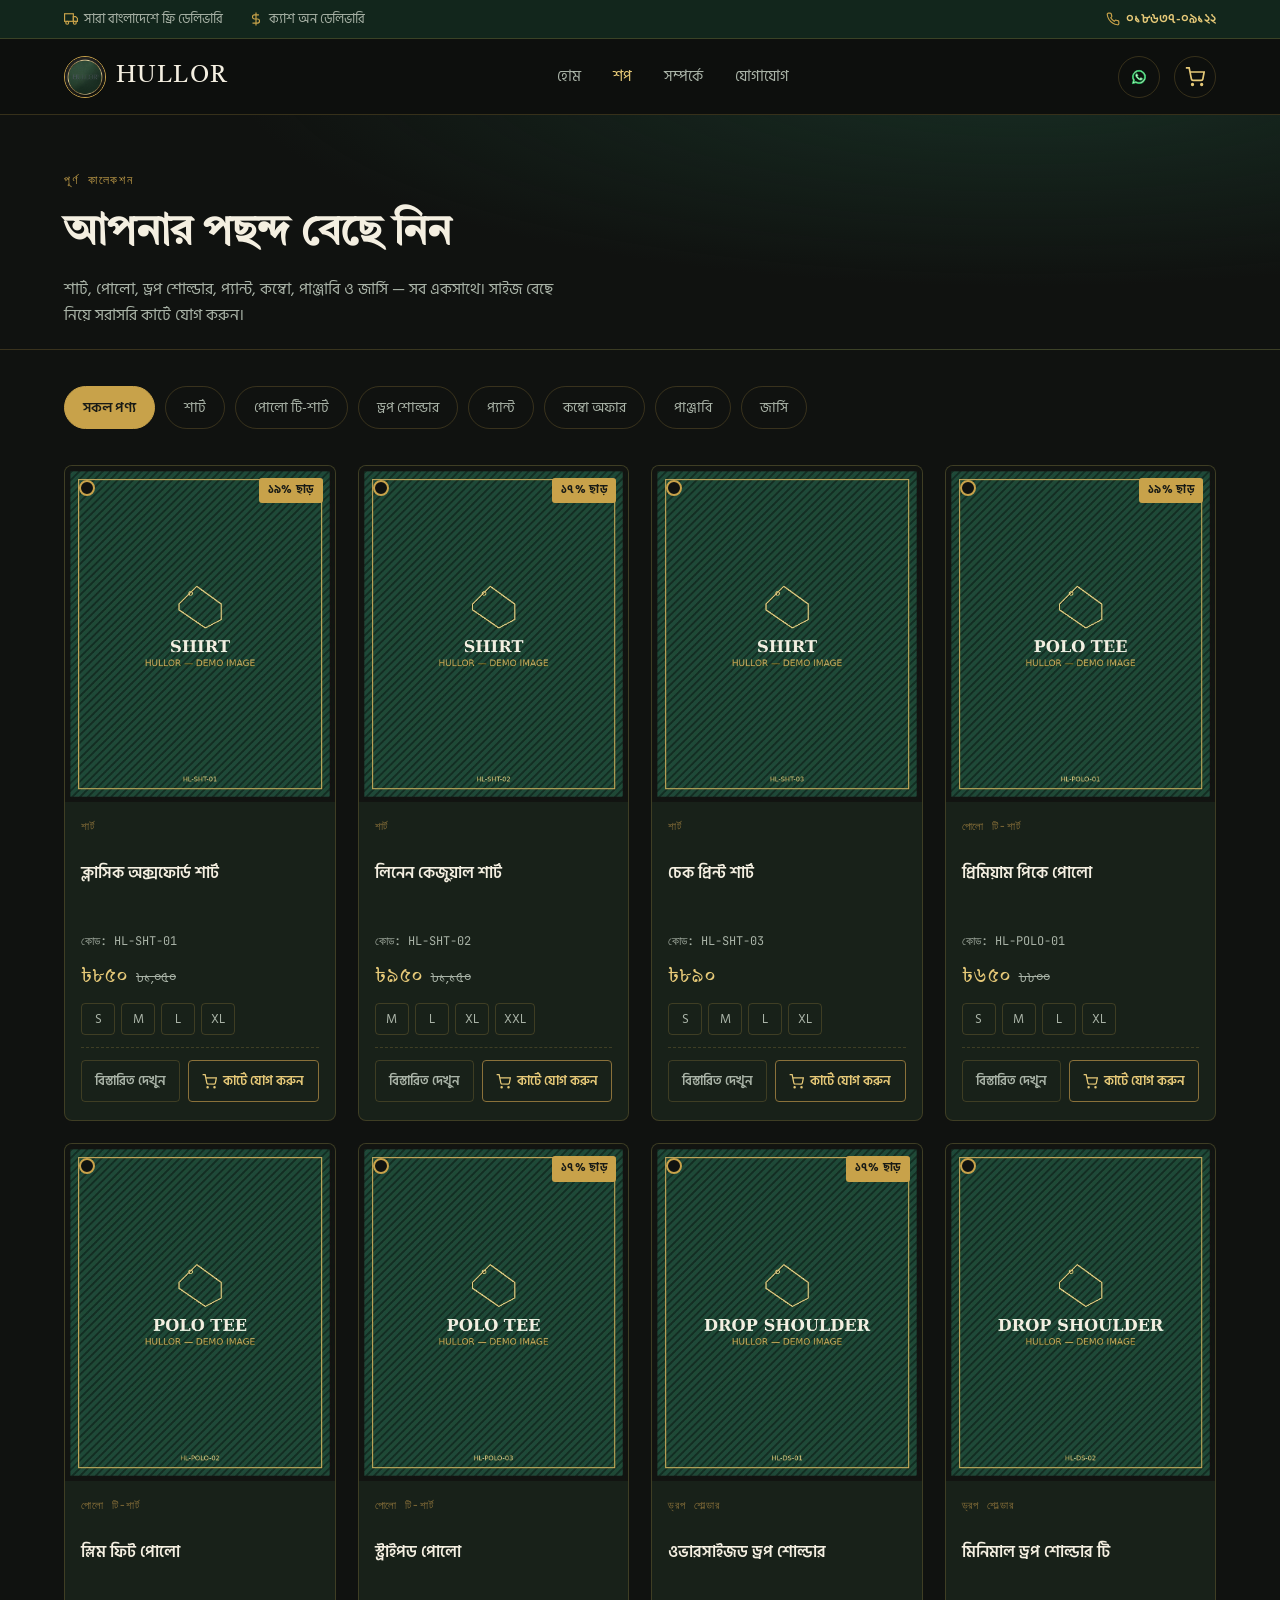
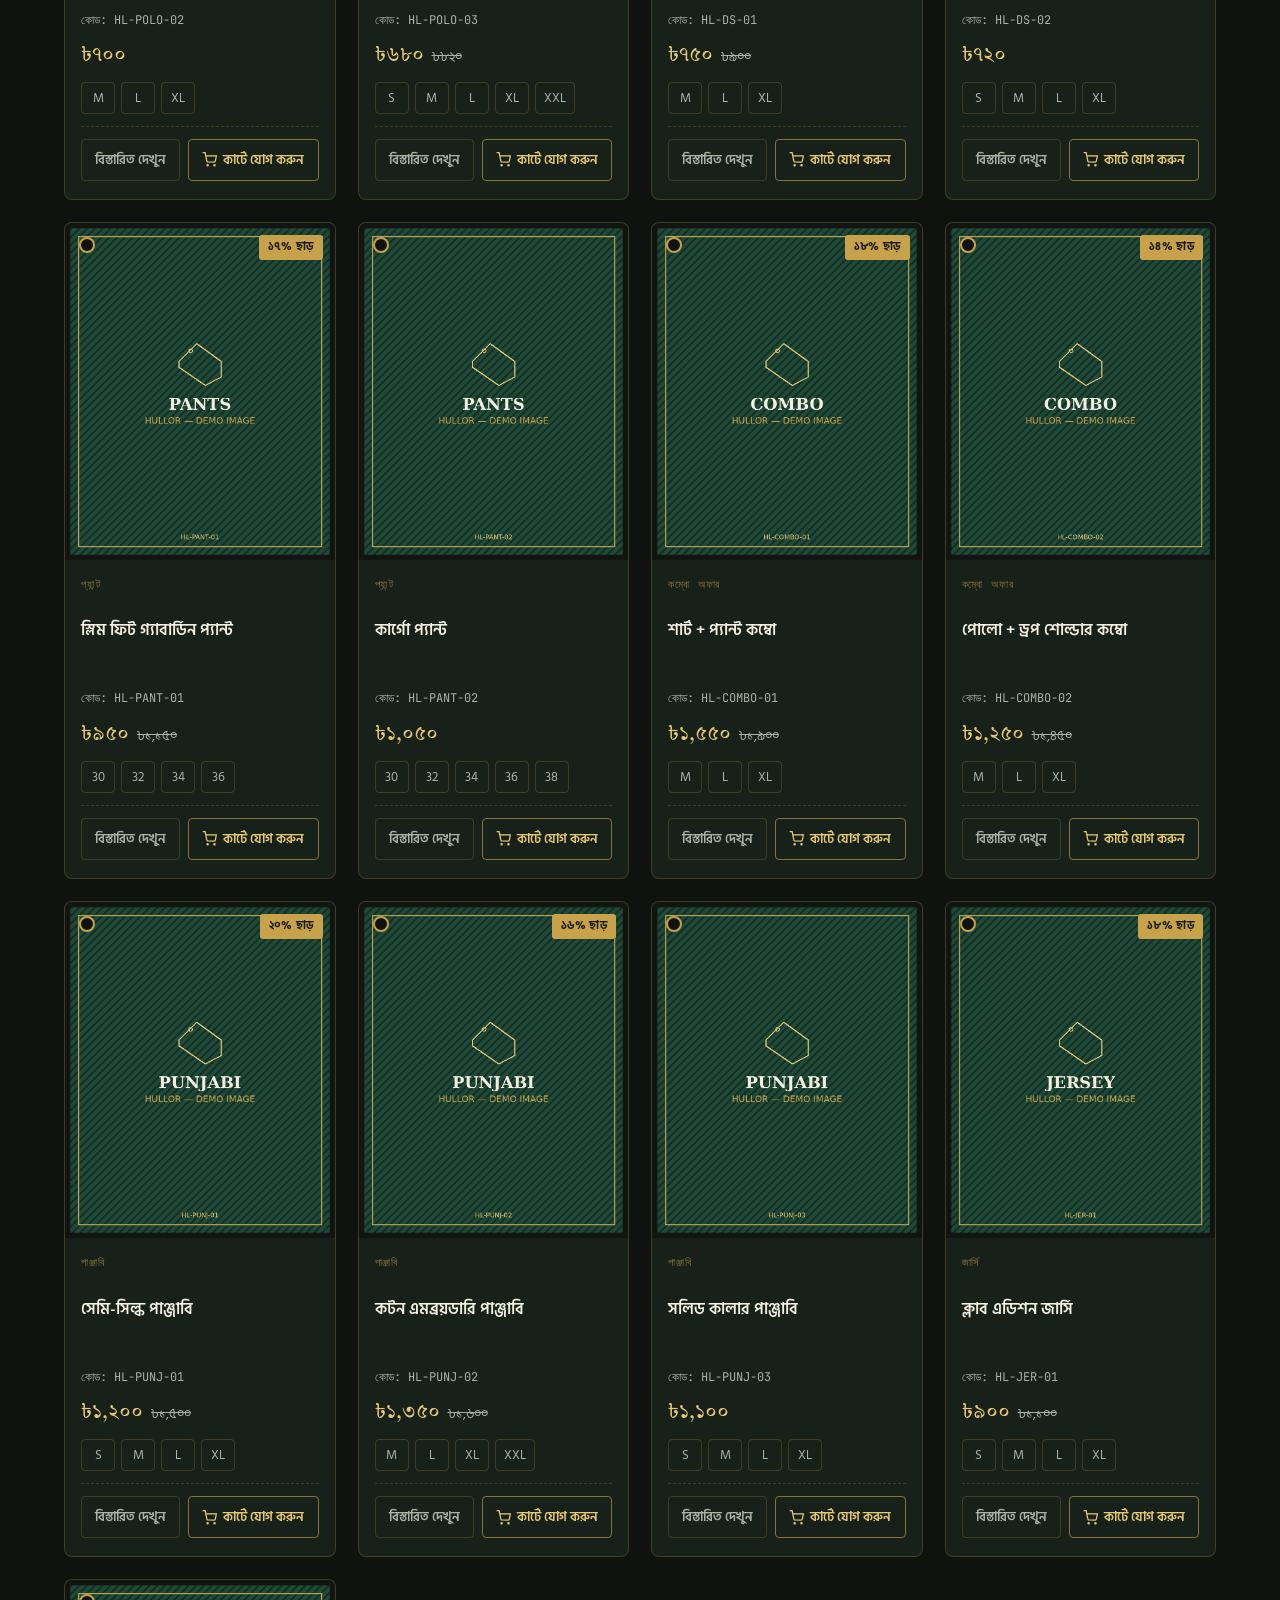
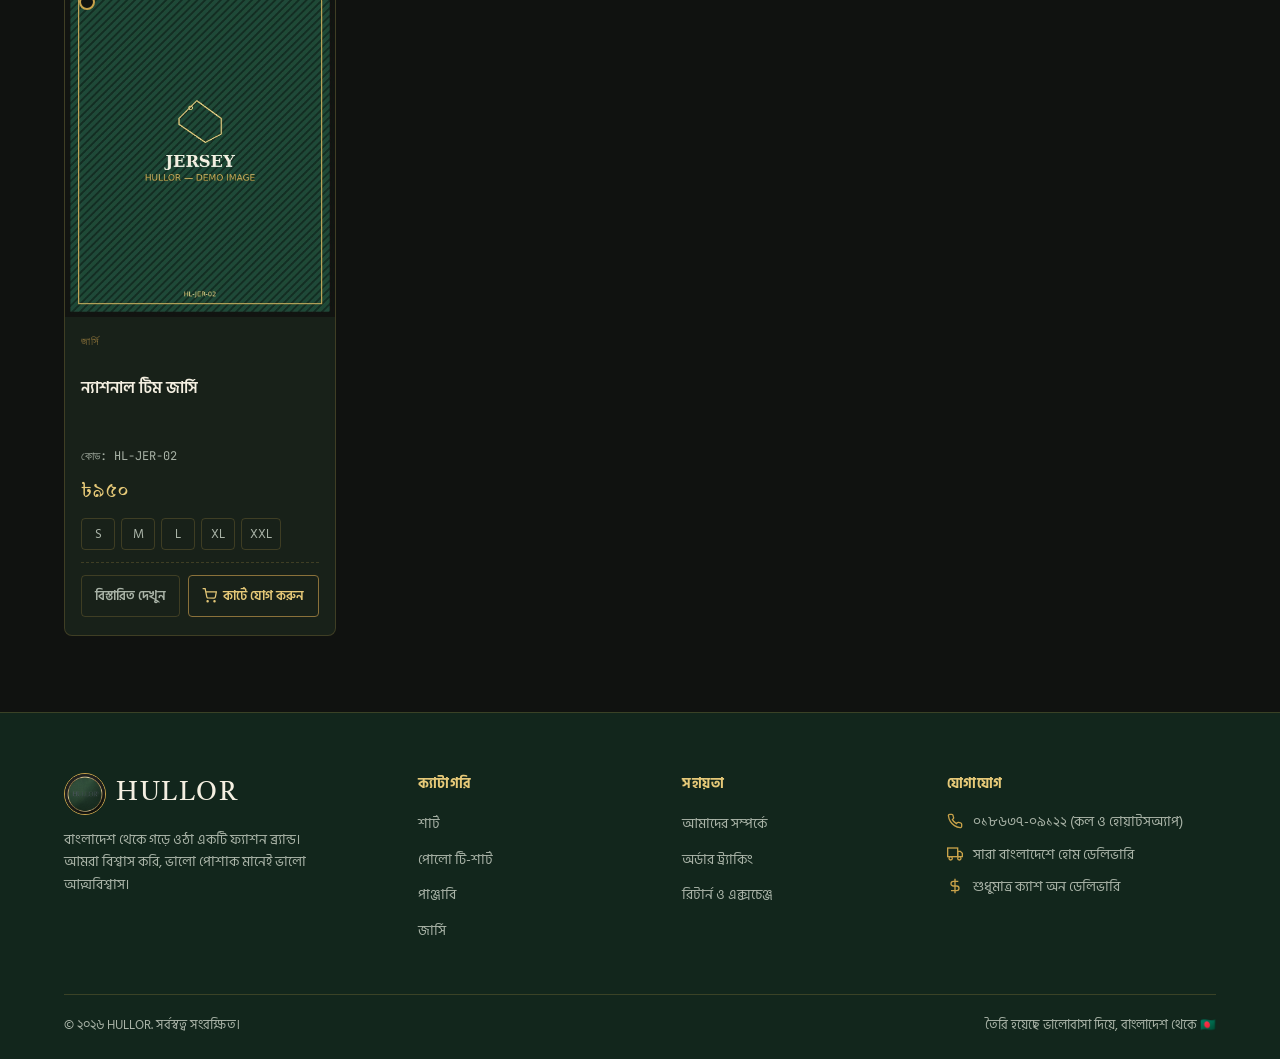
==== shop/index.html @ a462ae5c "Replace Hullor website" ====
<!DOCTYPE html>
<html lang="bn">
<head>
<meta charset="UTF-8">
<meta name="viewport" content="width=device-width, initial-scale=1.0">
<title>শপ | HULLOR — শার্ট, পোলো, পাঞ্জাবি, জার্সি ও আরও অনেক কিছু</title>
<meta name="description" content="HULLOR-এর সম্পূর্ণ কালেকশন — শার্ট, পোলো টি-শার্ট, ড্রপ শোল্ডার, প্যান্ট, কম্বো, পাঞ্জাবি ও জার্সি। সারা বাংলাদেশে ফ্রি ডেলিভারি, ক্যাশ অন ডেলিভারি।">
<link rel="icon" type="image/png" href="/images/favicon.png">
<link rel="preconnect" href="https://fonts.googleapis.com">
<link rel="preconnect" href="https://fonts.gstatic.com" crossorigin>
<link href="https://fonts.googleapis.com/css2?family=Tiro+Bangla&family=Hind+Siliguri:wght@400;500;600;700&family=JetBrains+Mono:wght@400;600&display=swap" rel="stylesheet">
<link rel="stylesheet" href="/css/style.css">
</head>
<body>

<!-- ============== TOP BAR ============== -->
<div class="topbar">
  <div class="container">
    <div class="topbar-scroll">
      <span class="topbar-item"><svg viewBox="0 0 24 24" fill="none" stroke="currentColor" stroke-width="2"><rect x="1" y="3" width="15" height="13"/><path d="M16 8h4l3 3v5h-7V8z"/><circle cx="5.5" cy="18.5" r="2.5"/><circle cx="18.5" cy="18.5" r="2.5"/></svg> সারা বাংলাদেশে ফ্রি ডেলিভারি</span>
      <span class="topbar-item hide-mobile"><svg viewBox="0 0 24 24" fill="none" stroke="currentColor" stroke-width="2"><path d="M12 1v22M17 5H9.5a3.5 3.5 0 0 0 0 7h5a3.5 3.5 0 0 1 0 7H6"/></svg> ক্যাশ অন ডেলিভারি</span>
    </div>
    <a href="tel:01863709122" class="topbar-item topbar-phone"><svg viewBox="0 0 24 24" fill="none" stroke="currentColor" stroke-width="2"><path d="M22 16.92v3a2 2 0 0 1-2.18 2 19.79 19.79 0 0 1-8.63-3.07 19.5 19.5 0 0 1-6-6 19.79 19.79 0 0 1-3.07-8.67A2 2 0 0 1 4.11 2h3a2 2 0 0 1 2 1.72c.127.96.361 1.903.7 2.81a2 2 0 0 1-.45 2.11L8.09 9.91a16 16 0 0 0 6 6l1.27-1.27a2 2 0 0 1 2.11-.45c.907.339 1.85.573 2.81.7A2 2 0 0 1 22 16.92z"/></svg> <span id="topbarPhone">০১৮৬৩৭-০৯১২২</span></a>
  </div>
</div>

<!-- ============== NAV ============== -->
<header class="nav">
  <div class="container">
    <a href="/" class="brand">
      <img src="/images/logo.jpg" alt="HULLOR লোগো">
      <span class="brand-word">HULLOR</span>
    </a>

    <nav class="nav-links" id="navLinks">
      <a href="/">হোম</a>
      <a href="/shop" class="active">শপ</a>
      <a href="/#about-us">সম্পর্কে</a>
      <a href="/#footer">যোগাযোগ</a>
    </nav>

    <div class="nav-actions">
      <a href="#" data-wa-order class="icon-btn whatsapp" aria-label="হোয়াটসঅ্যাপে অর্ডার করুন" title="হোয়াটসঅ্যাপে অর্ডার করুন" target="_blank" rel="noopener">
        <svg viewBox="0 0 24 24" fill="currentColor"><path d="M17.6 6.32A7.85 7.85 0 0 0 12.05 4a7.94 7.94 0 0 0-6.9 11.9L4 20l4.2-1.1a7.9 7.9 0 0 0 3.85 1h.02a7.94 7.94 0 0 0 5.53-13.58zm-5.55 12.2h-.01a6.6 6.6 0 0 1-3.36-.92l-.24-.14-2.5.66.67-2.44-.16-.25a6.6 6.6 0 0 1 10.24-8.2 6.55 6.55 0 0 1 1.94 4.67 6.62 6.62 0 0 1-6.58 6.62zm3.62-4.94c-.2-.1-1.17-.58-1.35-.64-.18-.07-.32-.1-.45.1-.13.2-.51.64-.63.77-.11.13-.23.14-.43.05-.2-.1-.85-.31-1.61-1-.6-.53-1-1.18-1.12-1.38-.11-.2-.01-.3.09-.4.1-.1.2-.23.3-.35.1-.11.13-.2.2-.33.07-.13.03-.25-.02-.35-.05-.1-.45-1.08-.61-1.48-.16-.39-.33-.33-.45-.34h-.38c-.13 0-.35.05-.53.25-.18.2-.7.68-.7 1.66 0 .98.72 1.93.82 2.06.1.13 1.4 2.14 3.4 3 .48.2.85.33 1.14.42.48.15.91.13 1.26.08.38-.06 1.17-.48 1.34-.94.16-.46.16-.86.11-.94-.05-.08-.18-.13-.38-.23z"/></svg>
      </a>
      <button class="icon-btn" id="cartIconBtn" aria-label="কার্ট দেখুন">
        <svg viewBox="0 0 24 24" fill="none" stroke="currentColor" stroke-width="2"><circle cx="9" cy="21" r="1"/><circle cx="20" cy="21" r="1"/><path d="M1 1h4l2.68 13.39a2 2 0 0 0 2 1.61h9.72a2 2 0 0 0 2-1.61L23 6H6"/></svg>
        <span class="cart-count" id="cartCount">০</span>
      </button>
      <button class="menu-toggle" id="menuToggle" aria-label="মেনু খুলুন">
        <svg viewBox="0 0 24 24" fill="none" stroke="currentColor" stroke-width="2"><line x1="3" y1="6" x2="21" y2="6"/><line x1="3" y1="12" x2="21" y2="12"/><line x1="3" y1="18" x2="21" y2="18"/></svg>
      </button>
    </div>
  </div>
</header>

<main id="top">

  <!-- ============== SHOP BANNER ============== -->
  <section class="shop-banner">
    <div class="container">
      <span class="eyebrow">পূর্ণ কালেকশন</span>
      <h1>আপনার পছন্দ বেছে নিন</h1>
      <p>শার্ট, পোলো, ড্রপ শোল্ডার, প্যান্ট, কম্বো, পাঞ্জাবি ও জার্সি — সব একসাথে। সাইজ বেছে নিয়ে সরাসরি কার্টে যোগ করুন।</p>
    </div>
  </section>

  <!-- ============== SHOP GRID ============== -->
  <section class="section" style="padding-top:36px;">
    <div class="container">
      <div class="cat-tabs" id="catTabs"></div>
      <div class="product-grid" id="productGrid"></div>
    </div>
  </section>

</main>

<!-- ============== FOOTER ============== -->
<footer class="footer" id="footer">
  <div class="container">
    <div class="footer-grid">
      <div class="footer-brand">
        <a href="/" class="brand"><img src="/images/logo.jpg" alt="HULLOR"><span class="brand-word">HULLOR</span></a>
        <p>বাংলাদেশ থেকে গড়ে ওঠা একটি ফ্যাশন ব্র্যান্ড। আমরা বিশ্বাস করি, ভালো পোশাক মানেই ভালো আত্মবিশ্বাস।</p>
      </div>
      <div>
        <h4>ক্যাটাগরি</h4>
        <ul>
          <li><a href="/shop">শার্ট</a></li>
          <li><a href="/shop">পোলো টি-শার্ট</a></li>
          <li><a href="/shop">পাঞ্জাবি</a></li>
          <li><a href="/shop">জার্সি</a></li>
        </ul>
      </div>
      <div>
        <h4>সহায়তা</h4>
        <ul>
          <li><a href="/#about-us">আমাদের সম্পর্কে</a></li>
          <li><a href="#" data-wa-order target="_blank" rel="noopener">অর্ডার ট্র্যাকিং</a></li>
          <li><a href="#" data-wa-order target="_blank" rel="noopener">রিটার্ন ও এক্সচেঞ্জ</a></li>
        </ul>
      </div>
      <div>
        <h4>যোগাযোগ</h4>
        <ul class="footer-contact">
          <li><svg viewBox="0 0 24 24" fill="none" stroke="currentColor" stroke-width="2"><path d="M22 16.92v3a2 2 0 0 1-2.18 2 19.79 19.79 0 0 1-8.63-3.07 19.5 19.5 0 0 1-6-6 19.79 19.79 0 0 1-3.07-8.67A2 2 0 0 1 4.11 2h3a2 2 0 0 1 2 1.72c.127.96.361 1.903.7 2.81a2 2 0 0 1-.45 2.11L8.09 9.91a16 16 0 0 0 6 6l1.27-1.27a2 2 0 0 1 2.11-.45c.907.339 1.85.573 2.81.7A2 2 0 0 1 22 16.92z"/></svg> <a href="#" data-wa-order target="_blank" rel="noopener">০১৮৬৩৭-০৯১২২ (কল ও হোয়াটসঅ্যাপ)</a></li>
          <li><svg viewBox="0 0 24 24" fill="none" stroke="currentColor" stroke-width="2"><rect x="1" y="3" width="15" height="13"/><path d="M16 8h4l3 3v5h-7V8z"/><circle cx="5.5" cy="18.5" r="2.5"/><circle cx="18.5" cy="18.5" r="2.5"/></svg> সারা বাংলাদেশে হোম ডেলিভারি</li>
          <li><svg viewBox="0 0 24 24" fill="none" stroke="currentColor" stroke-width="2"><path d="M12 1v22M17 5H9.5a3.5 3.5 0 0 0 0 7h5a3.5 3.5 0 0 1 0 7H6"/></svg> শুধুমাত্র ক্যাশ অন ডেলিভারি</li>
        </ul>
      </div>
    </div>
    <div class="footer-bottom">
      <span>© <span id="year"></span> HULLOR. সর্বস্বত্ব সংরক্ষিত।</span>
      <span>তৈরি হয়েছে ভালোবাসা দিয়ে, বাংলাদেশ থেকে 🇧🇩</span>
    </div>
  </div>
</footer>

<!-- ============== OVERLAY ============== -->
<div class="overlay" id="overlay"></div>

<!-- ============== CART DRAWER ============== -->
<aside class="drawer" id="cartDrawer" aria-label="শপিং কার্ট">
  <div class="drawer-head">
    <h3>আপনার কার্ট</h3>
    <button class="drawer-close" id="drawerCloseBtn" aria-label="বন্ধ করুন">
      <svg viewBox="0 0 24 24" fill="none" stroke="currentColor" stroke-width="2"><line x1="18" y1="6" x2="6" y2="18"/><line x1="6" y1="6" x2="18" y2="18"/></svg>
    </button>
  </div>
  <div class="drawer-body" id="drawerBody"></div>
  <div class="drawer-foot" id="drawerFoot"></div>
</aside>

<!-- ============== CHECKOUT MODAL ============== -->
<div class="modal" id="checkoutModal" aria-label="চেকআউট">
  <div class="modal-card">
    <button class="modal-close" id="modalCloseBtn" aria-label="বন্ধ করুন">
      <svg viewBox="0 0 24 24" fill="none" stroke="currentColor" stroke-width="2"><line x1="18" y1="6" x2="6" y2="18"/><line x1="6" y1="6" x2="18" y2="18"/></svg>
    </button>

    <div id="checkoutFormView">
      <h3>ডেলিভারি তথ্য দিন</h3>
      <p class="hint">অর্ডার কনফার্ম করতে নিচের তথ্যগুলো পূরণ করুন।</p>

      <div class="order-summary-box" id="orderSummaryBox"></div>

      <div class="payment-note">
        <svg viewBox="0 0 24 24" fill="none" stroke="currentColor" stroke-width="2"><path d="M12 1v22M17 5H9.5a3.5 3.5 0 0 0 0 7h5a3.5 3.5 0 0 1 0 7H6"/></svg>
        <span>পেমেন্ট পদ্ধতি: <strong>ক্যাশ অন ডেলিভারি</strong> — পণ্য হাতে পেয়ে টাকা পরিশোধ করুন। ডেলিভারি চার্জ সম্পূর্ণ ফ্রি।</span>
      </div>

      <form id="checkoutForm" novalidate>
        <div class="form-grid">
          <div class="form-field full">
            <label for="custName">পূর্ণ নাম *</label>
            <input type="text" id="custName" placeholder="যেমন: রাকিব হাসান">
            <span class="field-error" id="errName"></span>
          </div>
          <div class="form-field full">
            <label for="custPhone">মোবাইল নম্বর *</label>
            <input type="tel" id="custPhone" placeholder="01XXXXXXXXX">
            <span class="field-error" id="errPhone"></span>
          </div>
          <div class="form-field">
            <label for="custDistrict">জেলা *</label>
            <input type="text" id="custDistrict" placeholder="যেমন: ঢাকা">
            <span class="field-error" id="errDistrict"></span>
          </div>
          <div class="form-field">
            <label for="custThana">থানা / উপজেলা</label>
            <input type="text" id="custThana" placeholder="যেমন: মিরপুর">
          </div>
          <div class="form-field full">
            <label for="custAddress">সম্পূর্ণ ঠিকানা *</label>
            <textarea id="custAddress" placeholder="বাসা/হোল্ডিং নম্বর, রোড, এলাকার নাম"></textarea>
            <span class="field-error" id="errAddress"></span>
          </div>
          <div class="form-field full">
            <label for="custNote">অর্ডার নোট (ঐচ্ছিক)</label>
            <textarea id="custNote" placeholder="বিশেষ কোনো নির্দেশনা থাকলে লিখুন"></textarea>
          </div>
        </div>
        <button type="submit" class="btn btn-gold btn-full" id="submitOrderBtn">অর্ডার কনফার্ম করুন</button>
      </form>
    </div>

    <div class="success-view" id="successView" style="display:none;">
      <div class="check-circle">
        <svg viewBox="0 0 24 24" fill="none" stroke="currentColor" stroke-width="2"><path d="M20 6 9 17l-5-5"/></svg>
      </div>
      <h3>অর্ডারের জন্য ধন্যবাদ!</h3>
      <p>আপনার অর্ডারটি সফলভাবে গৃহীত হয়েছে। শীঘ্রই আমাদের প্রতিনিধি যোগাযোগ করে অর্ডার নিশ্চিত করবেন।</p>
      <span class="order-id" id="successOrderId"></span>
      <a href="#" id="successWhatsappBtn" class="btn btn-whatsapp btn-full" target="_blank" rel="noopener" style="margin-bottom:12px;">
        <svg width="17" height="17" viewBox="0 0 24 24" fill="currentColor"><path d="M17.6 6.32A7.85 7.85 0 0 0 12.05 4a7.94 7.94 0 0 0-6.9 11.9L4 20l4.2-1.1a7.9 7.9 0 0 0 3.85 1h.02a7.94 7.94 0 0 0 5.53-13.58zm-5.55 12.2h-.01a6.6 6.6 0 0 1-3.36-.92l-.24-.14-2.5.66.67-2.44-.16-.25a6.6 6.6 0 0 1 10.24-8.2 6.55 6.55 0 0 1 1.94 4.67 6.62 6.62 0 0 1-6.58 6.62zm3.62-4.94c-.2-.1-1.17-.58-1.35-.64-.18-.07-.32-.1-.45.1-.13.2-.51.64-.63.77-.11.13-.23.14-.43.05-.2-.1-.85-.31-1.61-1-.6-.53-1-1.18-1.12-1.38-.11-.2-.01-.3.09-.4.1-.1.2-.23.3-.35.1-.11.13-.2.2-.33.07-.13.03-.25-.02-.35-.05-.1-.45-1.08-.61-1.48-.16-.39-.33-.33-.45-.34h-.38c-.13 0-.35.05-.53.25-.18.2-.7.68-.7 1.66 0 .98.72 1.93.82 2.06.1.13 1.4 2.14 3.4 3 .48.2.85.33 1.14.42.48.15.91.13 1.26.08.38-.06 1.17-.48 1.34-.94.16-.46.16-.86.11-.94-.05-.08-.18-.13-.38-.23z"/></svg>
        হোয়াটসঅ্যাপে অর্ডার কনফার্ম করুন
      </a>
      <button class="btn btn-outline btn-full" id="successCloseBtn">শপিং চালিয়ে যান</button>
    </div>
  </div>
</div>

<!-- ============== PRODUCT DETAILS MODAL ============== -->
<div class="modal" id="productModal" aria-label="প্রোডাক্ট বিস্তারিত">
  <div class="pm-card">
    <button class="modal-close" id="pmCloseBtn" aria-label="বন্ধ করুন">
      <svg viewBox="0 0 24 24" fill="none" stroke="currentColor" stroke-width="2"><line x1="18" y1="6" x2="6" y2="18"/><line x1="6" y1="6" x2="18" y2="18"/></svg>
    </button>

    <div class="pm-media">
      <span class="punch"></span>
      <img id="pmImage" src="" alt="">
      <span id="pmBadge" class="p-badge" style="display:none;"></span>
    </div>

    <div class="pm-info">
      <span class="eyebrow" id="pmCat"></span>
      <h3 id="pmName"></h3>
      <span id="pmCode"></span>

      <div class="pm-price-row">
        <span id="pmPrice"></span>
        <span id="pmOldPrice"></span>
      </div>

      <p id="pmDesc"></p>

      <div class="pm-specs" id="pmSpecs"></div>

      <span class="pm-size-label">সাইজ বেছে নিন</span>
      <div id="pmSizes"></div>

      <div class="pm-actions">
        <button class="btn btn-gold btn-full" id="pmAddCartBtn">কার্টে যোগ করুন</button>
      </div>
    </div>
  </div>
</div>

<!-- ============== TOAST ============== -->
<div class="toast-wrap" id="toastWrap"></div>

<script src="/js/products.js"></script>
<script src="/js/main.js"></script>
</body>
</html>
---- css/style.css ----
/* =========================================================
   HULLOR — ডিজাইন টোকেন
   ========================================================= */
:root {
  --bg: #101210;
  --bg-soft: #171a16;
  --panel: #182119;
  --panel-2: #1c261e;
  --green: #1f4a37;
  --green-deep: #12261c;
  --green-light: #2e6b4d;
  --gold: #c8a24a;
  --gold-light: #e6c978;
  --gold-dim: #8a713a;
  --cream: #f4efe1;
  --muted: #a9b3a7;
  --line: rgba(200, 162, 74, 0.22);
  --danger: #c9634a;

  --font-display: "Tiro Bangla", "Noto Serif Bengali", serif;
  --font-body: "Hind Siliguri", "Noto Sans Bengali", sans-serif;
  --font-mono: "JetBrains Mono", "Courier New", monospace;

  --radius: 2px;
  --container: 1200px;
  --nav-h: 76px;
}

* { box-sizing: border-box; }
html { scroll-behavior: smooth; }

body {
  margin: 0;
  background: var(--bg);
  color: var(--cream);
  font-family: var(--font-body);
  font-size: 16px;
  line-height: 1.6;
  -webkit-font-smoothing: antialiased;
}

img { max-width: 100%; display: block; }
a { color: inherit; text-decoration: none; }
button { font-family: inherit; cursor: pointer; }
ul { list-style: none; margin: 0; padding: 0; }

.container {
  max-width: var(--container);
  margin: 0 auto;
  padding: 0 24px;
}

:focus-visible {
  outline: 2px solid var(--gold-light);
  outline-offset: 3px;
}

@media (prefers-reduced-motion: reduce) {
  * { animation-duration: 0.001ms !important; transition-duration: 0.001ms !important; }
}

.eyebrow {
  font-family: var(--font-mono);
  font-size: 12px;
  letter-spacing: 0.14em;
  text-transform: uppercase;
  color: var(--gold);
}

/* =========================================================
   TOP UTILITY BAR
   ========================================================= */
.topbar {
  background: var(--green-deep);
  border-bottom: 1px solid var(--line);
  font-size: 13px;
}
.topbar .container {
  display: flex;
  align-items: center;
  justify-content: space-between;
  height: 38px;
  gap: 12px;
  color: var(--muted);
}
.topbar-item { display: flex; align-items: center; gap: 6px; white-space: nowrap; }
.topbar-item svg { width: 14px; height: 14px; stroke: var(--gold); flex-shrink: 0; }
.topbar a.topbar-phone { color: var(--gold-light); font-weight: 600; }
.topbar-scroll { display: flex; gap: 26px; overflow-x: auto; scrollbar-width: none; }
.topbar-scroll::-webkit-scrollbar { display: none; }

/* =========================================================
   NAV
   ========================================================= */
.nav {
  position: sticky;
  top: 0;
  z-index: 60;
  background: rgba(14, 16, 14, 0.98);
  border-bottom: 1px solid var(--line);
  height: var(--nav-h);
}
/* নোট: এখানে ইচ্ছাকৃতভাবে backdrop-filter ব্যবহার করা হয়নি —
   backdrop-filter/filter/transform কোনো ancestor-এ থাকলে সেটি তার
   position:fixed চাইল্ড (যেমন মোবাইল মেনু .nav-links)-এর জন্য নতুন
   containing block তৈরি করে, ফলে মোবাইলে মেনু ভুল জায়গায় (হেডারের
   উপরে আটকে) দেখায়। তাই সলিড ব্যাকগ্রাউন্ড ব্যবহার করা হয়েছে। */
.nav .container {
  height: 100%;
  display: flex;
  align-items: center;
  justify-content: space-between;
  gap: 20px;
}
.brand { display: flex; align-items: center; gap: 10px; }
.brand img { width: 42px; height: 42px; border-radius: 50%; border: 1.5px solid var(--gold); }
.brand-word {
  font-family: var(--font-display);
  font-size: 24px;
  letter-spacing: 0.06em;
  color: var(--cream);
}
.nav-links { display: flex; align-items: center; gap: 28px; }
.nav-links a {
  font-size: 15px;
  color: var(--muted);
  position: relative;
  padding: 4px 2px;
  transition: color 0.2s;
}
.nav-links a:hover, .nav-links a.active { color: var(--gold-light); }
.nav-links a::after {
  content: "";
  position: absolute;
  left: 0; right: 0; bottom: -4px;
  height: 1px;
  background: var(--gold);
  transform: scaleX(0);
  transform-origin: left;
  transition: transform 0.25s ease;
}
.nav-links a:hover::after { transform: scaleX(1); }

.nav-actions { display: flex; align-items: center; gap: 14px; }
.icon-btn {
  position: relative;
  width: 42px; height: 42px;
  display: flex; align-items: center; justify-content: center;
  border: 1px solid var(--line);
  border-radius: 50%;
  background: transparent;
  color: var(--cream);
  transition: border-color 0.2s, background 0.2s;
}
.icon-btn:hover { border-color: var(--gold); background: var(--panel); }
.icon-btn svg { width: 20px; height: 20px; stroke: var(--gold-light); }
.cart-count {
  position: absolute;
  top: -4px; right: -4px;
  background: var(--gold);
  color: var(--bg);
  font-size: 11px;
  font-weight: 700;
  width: 18px; height: 18px;
  border-radius: 50%;
  display: flex; align-items: center; justify-content: center;
}
.menu-toggle { display: none; }

/* =========================================================
   HERO
   ========================================================= */
.hero {
  position: relative;
  padding: 96px 0 72px;
  overflow: hidden;
  background:
    radial-gradient(ellipse at 80% -10%, rgba(31, 74, 55, 0.55), transparent 55%),
    radial-gradient(ellipse at 10% 110%, rgba(200, 162, 74, 0.10), transparent 45%),
    var(--bg);
}
.hero::before {
  content: "";
  position: absolute;
  inset: 0;
  background-image:
    linear-gradient(var(--line) 1px, transparent 1px),
    linear-gradient(90deg, var(--line) 1px, transparent 1px);
  background-size: 64px 64px;
  opacity: 0.25;
  mask-image: radial-gradient(ellipse at 70% 20%, black, transparent 60%);
  pointer-events: none;
}
.hero .container {
  position: relative;
  display: grid;
  grid-template-columns: 1.1fr 0.9fr;
  gap: 40px;
  align-items: center;
}
.hero-eyebrow {
  display: inline-flex;
  align-items: center;
  gap: 8px;
  margin-bottom: 20px;
}
.hero-eyebrow::before {
  content: "";
  width: 26px; height: 1px;
  background: var(--gold);
}
.hero h1 {
  font-family: var(--font-display);
  font-size: clamp(38px, 5.2vw, 66px);
  line-height: 1.12;
  margin: 0 0 22px;
  color: var(--cream);
}
.hero h1 span { color: var(--gold-light); }
.hero p.lead {
  font-size: 17px;
  color: var(--muted);
  max-width: 46ch;
  margin: 0 0 32px;
}
.hero-ctas { display: flex; gap: 14px; flex-wrap: wrap; margin-bottom: 40px; }

.btn {
  display: inline-flex;
  align-items: center;
  justify-content: center;
  gap: 8px;
  padding: 14px 28px;
  border-radius: var(--radius);
  font-size: 15px;
  font-weight: 600;
  border: 1px solid transparent;
  transition: transform 0.15s ease, background 0.2s, border-color 0.2s, color 0.2s;
}
.btn:active { transform: translateY(1px); }
.btn-gold { background: var(--gold); color: #191b16; }
.btn-gold:hover { background: var(--gold-light); }
.btn-outline { border-color: var(--gold-dim); color: var(--cream); }
.btn-outline:hover { border-color: var(--gold); color: var(--gold-light); }
.btn-full { width: 100%; }
.btn-block { display: flex; width: 100%; }
.btn[disabled] { opacity: 0.5; pointer-events: none; }

.hero-stats { display: flex; gap: 30px; }
.hero-stats div { border-left: 1px solid var(--line); padding-left: 14px; }
.hero-stats b { display: block; font-family: var(--font-display); font-size: 26px; color: var(--gold-light); }
.hero-stats span { font-size: 13px; color: var(--muted); }

.hero-tag-visual {
  position: relative;
  aspect-ratio: 4 / 5;
  background: var(--panel);
  border: 1px solid var(--line);
  border-radius: 10px;
  overflow: hidden;
}
.hero-tag-visual .corner-hole {
  position: absolute;
  top: 22px; left: 22px;
  width: 22px; height: 22px;
  border-radius: 50%;
  border: 2px solid var(--gold);
  background: var(--bg);
  z-index: 3;
}

/* Hero image slider (3 slides) */
.hero-slider { position: relative; width: 100%; height: 100%; }
.hero-slide-track {
  display: flex;
  width: 100%;
  height: 100%;
  transition: transform 0.6s cubic-bezier(0.65, 0, 0.35, 1);
}
.hero-slide { min-width: 100%; height: 100%; }
.hero-slide img { width: 100%; height: 100%; object-fit: cover; }

.hero-slide-dots {
  position: absolute;
  top: 18px; right: 18px;
  display: flex;
  gap: 7px;
  z-index: 3;
}
.hero-dot {
  width: 8px; height: 8px;
  border-radius: 50%;
  background: rgba(244, 239, 225, 0.35);
  border: none;
  padding: 0;
  transition: background 0.2s, transform 0.2s;
}
.hero-dot.active { background: var(--gold); transform: scale(1.3); }

.hero-code-strip {
  position: absolute;
  bottom: 18px; left: 18px; right: 18px;
  background: rgba(16, 18, 16, 0.82);
  border: 1px solid var(--gold-dim);
  border-radius: 4px;
  padding: 12px 16px;
  font-family: var(--font-display);
  font-size: 16px;
  letter-spacing: 0.02em;
  color: var(--gold-light);
  backdrop-filter: blur(4px);
  z-index: 3;
}

/* =========================================================
   TRUST STRIP
   ========================================================= */
.trust-strip {
  border-top: 1px solid var(--line);
  border-bottom: 1px solid var(--line);
  background: var(--panel);
}
.trust-strip .container {
  display: grid;
  grid-template-columns: repeat(4, 1fr);
}
.trust-item {
  display: flex;
  align-items: center;
  gap: 12px;
  padding: 20px 18px;
  border-left: 1px solid var(--line);
}
.trust-item:first-child { border-left: none; }
.trust-item svg { width: 26px; height: 26px; stroke: var(--gold); flex-shrink: 0; }
.trust-item b { display: block; font-size: 14px; color: var(--cream); }
.trust-item span { font-size: 12.5px; color: var(--muted); }

/* =========================================================
   SECTION HEADERS
   ========================================================= */
.section { padding: 76px 0; }
.section-head {
  display: flex;
  align-items: flex-end;
  justify-content: space-between;
  gap: 20px;
  margin-bottom: 34px;
  flex-wrap: wrap;
}
.section-head h2 {
  font-family: var(--font-display);
  font-size: clamp(28px, 3.4vw, 38px);
  margin: 8px 0 0;
  color: var(--cream);
}
.section-head p { color: var(--muted); margin: 8px 0 0; max-width: 50ch; }

/* =========================================================
   CATEGORY TABS
   ========================================================= */
.cat-tabs {
  display: flex;
  gap: 10px;
  flex-wrap: wrap;
  margin-bottom: 36px;
}
.cat-tab {
  padding: 9px 18px;
  border: 1px solid var(--line);
  border-radius: 999px;
  background: transparent;
  color: var(--muted);
  font-size: 14px;
  transition: all 0.2s;
}
.cat-tab:hover { border-color: var(--gold); color: var(--cream); }
.cat-tab.active { background: var(--gold); border-color: var(--gold); color: #191b16; font-weight: 600; }

/* =========================================================
   PRODUCT GRID — "hang tag" card
   ========================================================= */
.product-grid {
  display: grid;
  grid-template-columns: repeat(4, 1fr);
  gap: 22px;
}
.p-card {
  position: relative;
  background: var(--panel);
  border: 1px solid var(--line);
  border-radius: 8px;
  overflow: hidden;
  display: flex;
  flex-direction: column;
  transition: border-color 0.25s, transform 0.25s;
}
.p-card:hover { border-color: var(--gold); transform: translateY(-3px); }
.p-card .punch {
  position: absolute;
  top: 14px; left: 14px;
  width: 16px; height: 16px;
  border-radius: 50%;
  border: 2px solid var(--gold);
  background: var(--bg);
  z-index: 2;
}
.p-media { position: relative; aspect-ratio: 4 / 5; overflow: hidden; background: var(--green-deep); }
.p-media img { width: 100%; height: 100%; object-fit: cover; transition: transform 0.5s ease; }
.p-card:hover .p-media img { transform: scale(1.05); }
.p-badge {
  position: absolute;
  top: 12px; right: 12px;
  background: var(--gold);
  color: #191b16;
  font-size: 11px;
  font-weight: 700;
  padding: 4px 9px;
  border-radius: 3px;
  letter-spacing: 0.03em;
}
.p-body { padding: 16px 16px 18px; display: flex; flex-direction: column; gap: 10px; flex: 1; }
.p-cat { font-family: var(--font-mono); font-size: 11px; letter-spacing: 0.08em; color: var(--gold-dim); text-transform: uppercase; }
.p-name { font-size: 16px; font-weight: 600; color: var(--cream); line-height: 1.4; min-height: 44px; }
.p-code { font-family: var(--font-mono); font-size: 12px; color: var(--muted); }
.p-price-row { display: flex; align-items: baseline; gap: 8px; }
.p-price { font-family: var(--font-display); font-size: 20px; color: var(--gold-light); }
.p-price-old { font-size: 13px; color: var(--muted); text-decoration: line-through; }

.p-sizes { display: flex; gap: 6px; flex-wrap: wrap; }
.size-chip {
  min-width: 34px;
  padding: 5px 8px;
  border: 1px solid var(--line);
  border-radius: 4px;
  font-size: 12.5px;
  color: var(--muted);
  background: transparent;
  text-align: center;
  transition: all 0.15s;
}
.size-chip:hover { border-color: var(--gold); color: var(--cream); }
.size-chip.selected { background: var(--gold); border-color: var(--gold); color: #191b16; font-weight: 700; }

.p-dashline {
  border-top: 1px dashed var(--line);
  margin: 2px 0;
}
.p-btn-row { display: flex; gap: 8px; }
.btn-view-details {
  flex: 1;
  padding: 10px 10px;
  background: transparent;
  border: 1px solid var(--line);
  color: var(--muted);
  border-radius: 4px;
  font-size: 12.5px;
  font-weight: 600;
  transition: all 0.2s;
  white-space: nowrap;
}
.btn-view-details:hover { border-color: var(--gold); color: var(--cream); }
.add-cart-btn {
  flex: 1.4;
  padding: 10px 10px;
  background: transparent;
  border: 1px solid var(--gold-dim);
  color: var(--gold-light);
  border-radius: 4px;
  font-size: 12.5px;
  font-weight: 600;
  display: flex;
  align-items: center;
  justify-content: center;
  gap: 6px;
  transition: all 0.2s;
  white-space: nowrap;
}
.add-cart-btn:hover { background: var(--gold); border-color: var(--gold); color: #191b16; }
.add-cart-btn svg { width: 15px; height: 15px; flex-shrink: 0; }

/* =========================================================
   ABOUT US
   ========================================================= */
.about-us {
  background: var(--panel-2);
  border-top: 1px solid var(--line);
  border-bottom: 1px solid var(--line);
}
.about-us .container {
  display: grid;
  grid-template-columns: 0.9fr 1.1fr;
  gap: 50px;
  align-items: center;
  padding: 70px 24px;
}
.about-visual {
  position: relative;
  aspect-ratio: 4 / 5;
  border-radius: 8px;
  overflow: hidden;
  border: 1px solid var(--gold-dim);
}
.about-visual img { width: 100%; height: 100%; object-fit: cover; }
.about-visual .punch { top: 16px; left: 16px; z-index: 2; }
.about-text h2 { font-family: var(--font-display); font-size: clamp(26px, 3vw, 34px); margin: 0 0 16px; }
.about-text p { color: var(--muted); margin: 0 0 14px; max-width: 54ch; }
.about-text ul { display: grid; gap: 10px; margin-top: 20px; }
.about-text li { display: flex; gap: 10px; align-items: flex-start; font-size: 14.5px; color: var(--cream); }
.about-text li svg { width: 18px; height: 18px; stroke: var(--gold); flex-shrink: 0; margin-top: 2px; }

/* =========================================================
   FEATURED SECTION FOOTER CTA
   ========================================================= */
.featured-cta { display: flex; justify-content: center; margin-top: 40px; }

/* =========================================================
   SHOP PAGE BANNER
   ========================================================= */
.shop-banner {
  padding: 56px 0 20px;
  background:
    radial-gradient(ellipse at 80% -20%, rgba(31, 74, 55, 0.5), transparent 55%),
    var(--bg);
  border-bottom: 1px solid var(--line);
}
.shop-banner .eyebrow { display: block; margin-bottom: 10px; }
.shop-banner h1 { font-family: var(--font-display); font-size: clamp(30px, 4vw, 42px); margin: 0 0 10px; }
.shop-banner p { color: var(--muted); max-width: 56ch; margin: 0; }

/* =========================================================
   WHATSAPP BUTTON ACCENT
   ========================================================= */
.btn-whatsapp { background: #25D366; color: #0b1a10; }
.btn-whatsapp:hover { background: #33e478; }
.icon-btn.whatsapp svg { stroke: #25D366; }

/* =========================================================
   FOOTER
   ========================================================= */
.footer { background: var(--green-deep); border-top: 1px solid var(--line); padding: 60px 0 24px; }
.footer-grid {
  display: grid;
  grid-template-columns: 1.4fr 1fr 1fr 1.2fr;
  gap: 40px;
  padding-bottom: 40px;
  border-bottom: 1px solid var(--line);
}
.footer-brand .brand-word { font-size: 26px; }
.footer-brand p { color: var(--muted); font-size: 14px; margin: 14px 0 0; max-width: 34ch; }
.footer h4 { font-size: 14px; color: var(--gold-light); margin: 0 0 16px; letter-spacing: 0.03em; }
.footer ul li { margin-bottom: 10px; }
.footer ul a { color: var(--muted); font-size: 14px; transition: color 0.2s; }
.footer ul a:hover { color: var(--gold-light); }
.footer-contact li { display: flex; gap: 10px; align-items: flex-start; color: var(--muted); font-size: 14px; margin-bottom: 12px; }
.footer-contact svg { width: 16px; height: 16px; stroke: var(--gold); flex-shrink: 0; margin-top: 2px; }
.footer-bottom { display: flex; justify-content: space-between; padding-top: 20px; font-size: 12.5px; color: var(--muted); flex-wrap: wrap; gap: 10px; }

/* =========================================================
   CART DRAWER
   ========================================================= */
.overlay {
  position: fixed; inset: 0;
  background: rgba(8, 10, 8, 0.65);
  backdrop-filter: blur(2px);
  z-index: 90;
  opacity: 0;
  pointer-events: none;
  transition: opacity 0.25s ease;
}
.overlay.open { opacity: 1; pointer-events: auto; }

.drawer {
  position: fixed;
  top: 0; right: 0;
  height: 100%;
  width: 420px;
  max-width: 92vw;
  background: var(--bg-soft);
  border-left: 1px solid var(--line);
  z-index: 95;
  display: flex;
  flex-direction: column;
  transform: translateX(100%);
  transition: transform 0.3s ease;
}
.drawer.open { transform: translateX(0); }
.drawer-head {
  display: flex; align-items: center; justify-content: space-between;
  padding: 20px 22px;
  border-bottom: 1px solid var(--line);
}
.drawer-head h3 { font-family: var(--font-display); font-size: 20px; margin: 0; }
.drawer-close { background: none; border: none; color: var(--muted); width: 34px; height: 34px; display: flex; align-items: center; justify-content: center; border-radius: 50%; }
.drawer-close:hover { color: var(--gold-light); background: var(--panel); }
.drawer-close svg { width: 18px; height: 18px; }

.drawer-body { flex: 1; overflow-y: auto; padding: 16px 22px; }
.cart-empty { text-align: center; padding: 60px 10px; color: var(--muted); }
.cart-empty svg { width: 48px; height: 48px; stroke: var(--gold-dim); margin-bottom: 14px; }

.cart-item {
  display: grid;
  grid-template-columns: 66px 1fr auto;
  gap: 12px;
  padding: 14px 0;
  border-bottom: 1px solid var(--line);
}
.cart-item img { width: 66px; height: 82px; object-fit: cover; border-radius: 4px; border: 1px solid var(--line); }
.cart-item-name { font-size: 14px; font-weight: 600; color: var(--cream); margin: 0 0 4px; }
.cart-item-meta { font-size: 12.5px; color: var(--muted); margin: 0 0 8px; font-family: var(--font-mono); }
.qty-stepper { display: inline-flex; align-items: center; border: 1px solid var(--line); border-radius: 4px; }
.qty-stepper button { width: 26px; height: 26px; background: none; border: none; color: var(--gold-light); font-size: 15px; }
.qty-stepper span { width: 26px; text-align: center; font-size: 13px; }
.cart-item-right { display: flex; flex-direction: column; align-items: flex-end; justify-content: space-between; }
.cart-item-price { font-size: 14px; color: var(--gold-light); font-weight: 600; }
.remove-btn { background: none; border: none; color: var(--muted); font-size: 12px; text-decoration: underline; }
.remove-btn:hover { color: var(--danger); }

.drawer-foot { border-top: 1px solid var(--line); padding: 18px 22px 22px; }
.summary-row { display: flex; justify-content: space-between; font-size: 14px; color: var(--muted); padding: 5px 0; }
.summary-row b { color: var(--cream); }
.summary-total { display: flex; justify-content: space-between; font-family: var(--font-display); font-size: 20px; color: var(--gold-light); padding: 10px 0 16px; border-top: 1px dashed var(--line); margin-top: 6px; }

/* =========================================================
   CHECKOUT MODAL
   ========================================================= */
.modal {
  position: fixed; inset: 0;
  z-index: 100;
  display: flex;
  align-items: flex-start;
  justify-content: center;
  padding: 40px 16px;
  overflow-y: auto;
  opacity: 0;
  pointer-events: none;
  transition: opacity 0.25s ease;
}
.modal.open { opacity: 1; pointer-events: auto; }
.modal-card {
  width: 100%;
  max-width: 620px;
  background: var(--panel);
  border: 1px solid var(--line);
  border-radius: 10px;
  padding: 30px;
  position: relative;
  transform: translateY(14px);
  transition: transform 0.3s ease;
}
.modal.open .modal-card { transform: translateY(0); }
.modal-close { position: absolute; top: 18px; right: 18px; background: none; border: none; color: var(--muted); width: 34px; height: 34px; border-radius: 50%; display: flex; align-items: center; justify-content: center; }
.modal-close:hover { color: var(--gold-light); background: var(--bg); }
.modal-close svg { width: 18px; height: 18px; }
.modal-card h3 { font-family: var(--font-display); font-size: 24px; margin: 0 0 6px; }
.modal-card > p.hint { color: var(--muted); font-size: 13.5px; margin: 0 0 24px; }

.form-grid { display: grid; grid-template-columns: 1fr 1fr; gap: 14px; }
.form-field { display: flex; flex-direction: column; gap: 6px; margin-bottom: 14px; }
.form-field.full { grid-column: 1 / -1; }
.form-field label { font-size: 13px; color: var(--muted); }
.form-field input, .form-field textarea, .form-field select {
  background: var(--bg);
  border: 1px solid var(--line);
  border-radius: 5px;
  padding: 11px 12px;
  color: var(--cream);
  font-family: inherit;
  font-size: 14.5px;
}
.form-field input:focus, .form-field textarea:focus, .form-field select:focus {
  border-color: var(--gold);
}
.form-field textarea { resize: vertical; min-height: 70px; }
.field-error { font-size: 12px; color: var(--danger); min-height: 14px; }

.order-summary-box {
  background: var(--bg);
  border: 1px dashed var(--line);
  border-radius: 6px;
  padding: 14px 16px;
  margin-bottom: 20px;
}
.order-summary-box .summary-row { font-size: 13.5px; }

.payment-note {
  display: flex;
  gap: 10px;
  align-items: flex-start;
  background: rgba(31, 74, 55, 0.35);
  border: 1px solid var(--green-light);
  border-radius: 6px;
  padding: 12px 14px;
  font-size: 13px;
  color: var(--cream);
  margin-bottom: 20px;
}
.payment-note svg { width: 18px; height: 18px; stroke: var(--gold); flex-shrink: 0; }

.success-view { text-align: center; padding: 10px 0; }
.success-view .check-circle {
  width: 68px; height: 68px;
  border-radius: 50%;
  border: 2px solid var(--gold);
  display: flex; align-items: center; justify-content: center;
  margin: 0 auto 20px;
}
.success-view .check-circle svg { width: 32px; height: 32px; stroke: var(--gold-light); }
.success-view h3 { margin-bottom: 8px; }
.success-view p { color: var(--muted); margin-bottom: 6px; }
.success-view .order-id { font-family: var(--font-mono); color: var(--gold-light); font-size: 15px; margin-bottom: 24px; display: inline-block; border: 1px dashed var(--gold-dim); padding: 8px 16px; border-radius: 5px; }

/* =========================================================
   PRODUCT DETAILS (QUICK VIEW) MODAL
   ========================================================= */
.pm-card {
  width: 100%;
  max-width: 760px;
  background: var(--panel);
  border: 1px solid var(--line);
  border-radius: 10px;
  padding: 26px;
  position: relative;
  transform: translateY(14px);
  transition: transform 0.3s ease;
  display: grid;
  grid-template-columns: 0.85fr 1.15fr;
  gap: 28px;
}
.modal.open .pm-card { transform: translateY(0); }
.pm-media {
  position: relative;
  aspect-ratio: 4 / 5;
  border-radius: 8px;
  overflow: hidden;
  border: 1px solid var(--gold-dim);
  background: var(--green-deep);
}
.pm-media img { width: 100%; height: 100%; object-fit: cover; }
.pm-media .punch { top: 14px; left: 14px; z-index: 2; }
#pmBadge {
  position: absolute;
  top: 12px; right: 12px;
  background: var(--gold);
  color: #191b16;
  font-size: 11px;
  font-weight: 700;
  padding: 4px 9px;
  border-radius: 3px;
}
.pm-info { display: flex; flex-direction: column; }
#pmCat { font-family: var(--font-mono); font-size: 11px; letter-spacing: 0.08em; color: var(--gold-dim); text-transform: uppercase; }
#pmName { font-family: var(--font-display); font-size: 24px; color: var(--cream); margin: 8px 0 4px; line-height: 1.3; }
#pmCode { font-family: var(--font-mono); font-size: 13px; color: var(--muted); }
.pm-price-row { display: flex; align-items: baseline; gap: 10px; margin: 12px 0 14px; }
#pmPrice { font-family: var(--font-display); font-size: 26px; color: var(--gold-light); }
#pmOldPrice { font-size: 14px; color: var(--muted); text-decoration: line-through; }
#pmDesc { font-size: 14.5px; color: var(--muted); line-height: 1.7; margin: 0 0 16px; }

.pm-specs { border: 1px dashed var(--line); border-radius: 6px; padding: 4px 14px; margin-bottom: 18px; }
.pm-spec-row { display: flex; justify-content: space-between; gap: 10px; font-size: 13px; padding: 9px 0; border-bottom: 1px dashed var(--line); color: var(--muted); }
.pm-spec-row:last-child { border-bottom: none; }
.pm-spec-row b { color: var(--cream); text-align: right; font-weight: 500; }

.pm-size-label { font-size: 13px; color: var(--muted); margin-bottom: 8px; display: block; }
#pmSizes { display: flex; gap: 8px; flex-wrap: wrap; margin-bottom: 20px; }
.pm-actions { margin-top: auto; }

@media (max-width: 720px) {
  .pm-card { grid-template-columns: 1fr; padding: 20px; max-height: 88vh; overflow-y: auto; }
}

/* =========================================================
   TOAST
   ========================================================= */
.toast-wrap { position: fixed; bottom: 24px; left: 50%; transform: translateX(-50%); z-index: 110; display: flex; flex-direction: column; gap: 10px; align-items: center; }
.toast {
  background: var(--panel);
  border: 1px solid var(--gold);
  color: var(--cream);
  padding: 12px 20px;
  border-radius: 6px;
  font-size: 14px;
  display: flex; align-items: center; gap: 10px;
  box-shadow: 0 10px 30px rgba(0,0,0,0.4);
  animation: toast-in 0.25s ease;
}
.toast svg { width: 16px; height: 16px; stroke: var(--gold-light); }
@keyframes toast-in { from { opacity: 0; transform: translateY(10px);} to { opacity:1; transform: translateY(0);} }

/* =========================================================
   RESPONSIVE
   ========================================================= */
@media (max-width: 980px) {
  .hero .container { grid-template-columns: 1fr; }
  .hero-tag-visual { max-width: 420px; margin: 0 auto; }
  .product-grid { grid-template-columns: repeat(3, 1fr); }
  .trust-strip .container { grid-template-columns: repeat(2, 1fr); }
  .trust-item:nth-child(3) { border-left: none; }
  .about-us .container { grid-template-columns: 1fr; padding: 50px 24px; }
  .footer-grid { grid-template-columns: 1fr 1fr; }
}

@media (max-width: 720px) {
  .topbar-item.hide-mobile { display: none; }
  .nav-links {
    position: fixed; top: var(--nav-h); left: 0; right: 0;
    background: var(--bg-soft);
    border-bottom: 1px solid var(--line);
    flex-direction: column;
    align-items: flex-start;
    padding: 18px 24px 26px;
    gap: 16px;
    transform: translateY(-130%);
    transition: transform 0.25s ease;
    z-index: 55;
  }
  .nav-links.open { transform: translateY(0); }
  .menu-toggle {
    display: flex;
    width: 42px; height: 42px;
    align-items: center; justify-content: center;
    border: 1px solid var(--line);
    border-radius: 50%;
    background: none; color: var(--cream);
  }
  .menu-toggle svg { width: 20px; height: 20px; stroke: var(--gold-light); }
  .product-grid { grid-template-columns: repeat(2, 1fr); gap: 14px; }
  .trust-strip .container { grid-template-columns: 1fr; }
  .trust-item { border-left: none; border-top: 1px solid var(--line); }
  .trust-item:first-child { border-top: none; }
  .form-grid { grid-template-columns: 1fr; }
  .footer-grid { grid-template-columns: 1fr; gap: 30px; }
  .hero { padding: 60px 0 50px; }
}
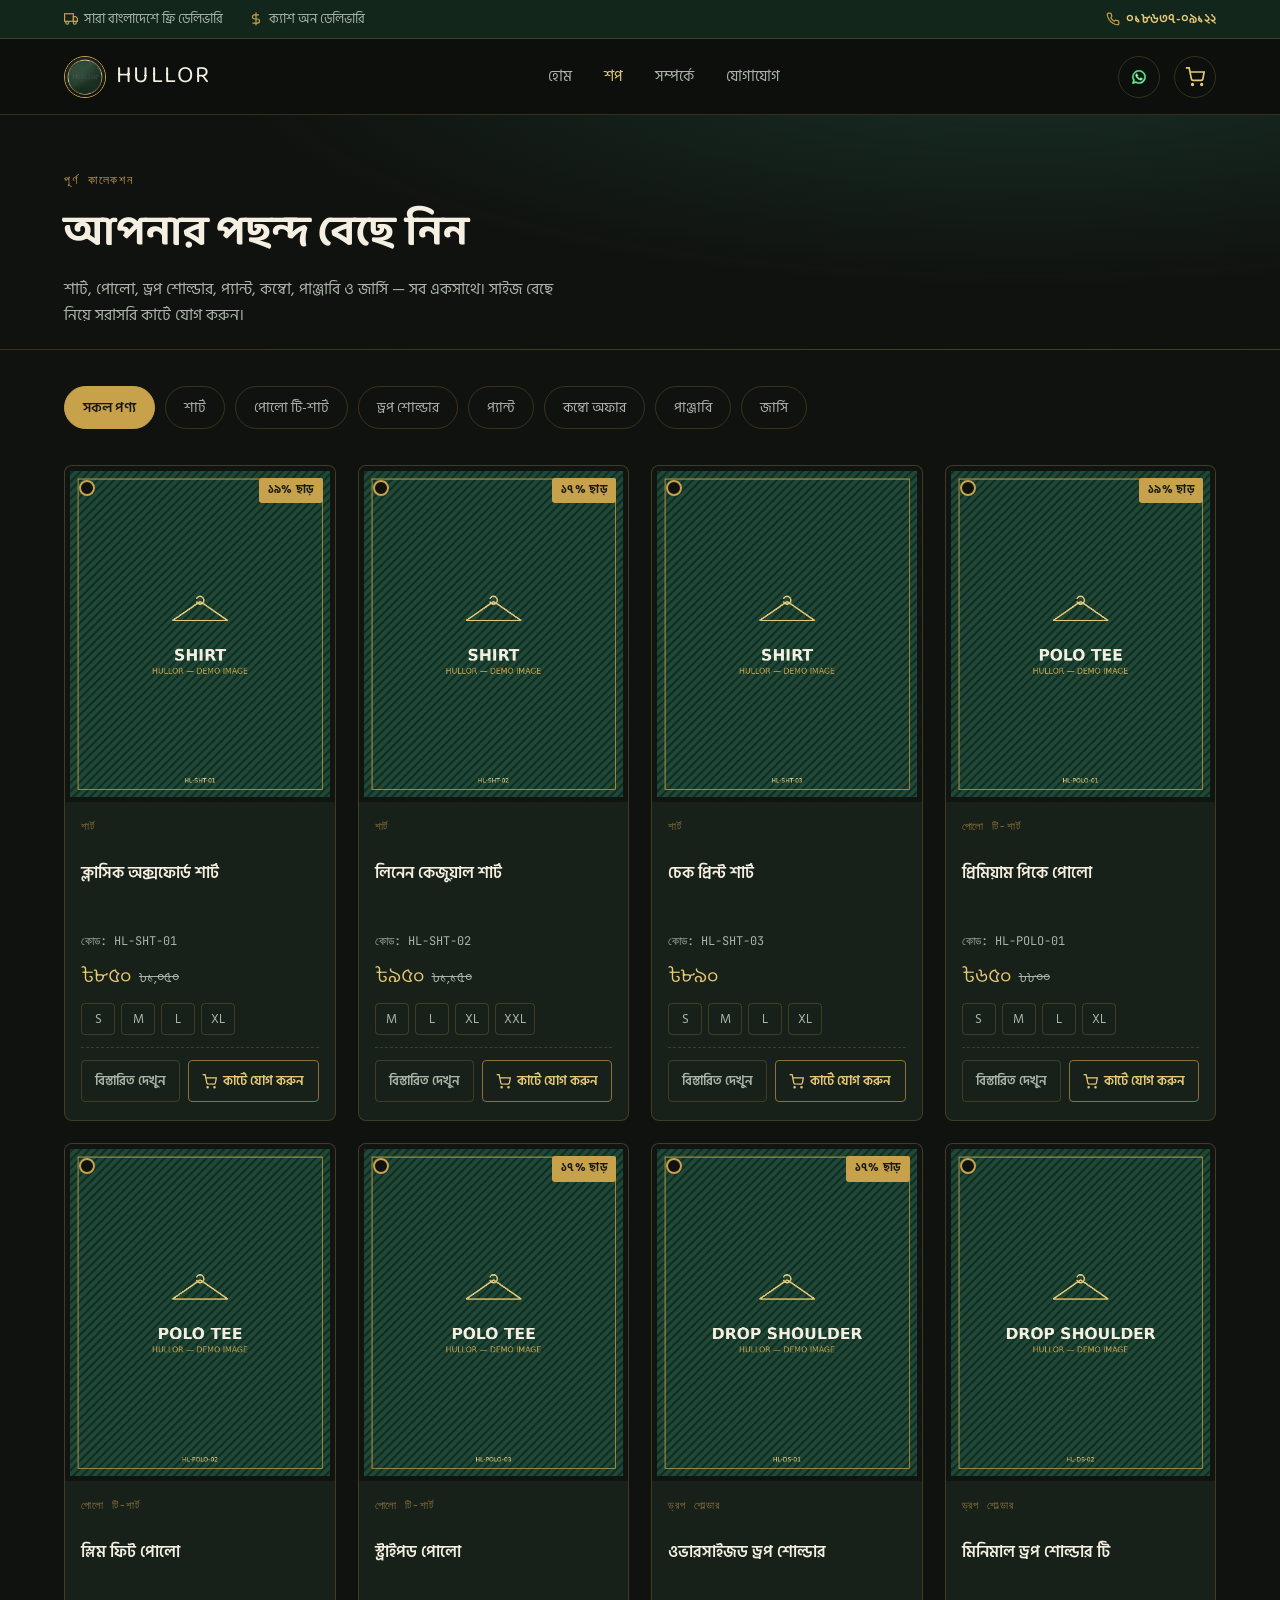
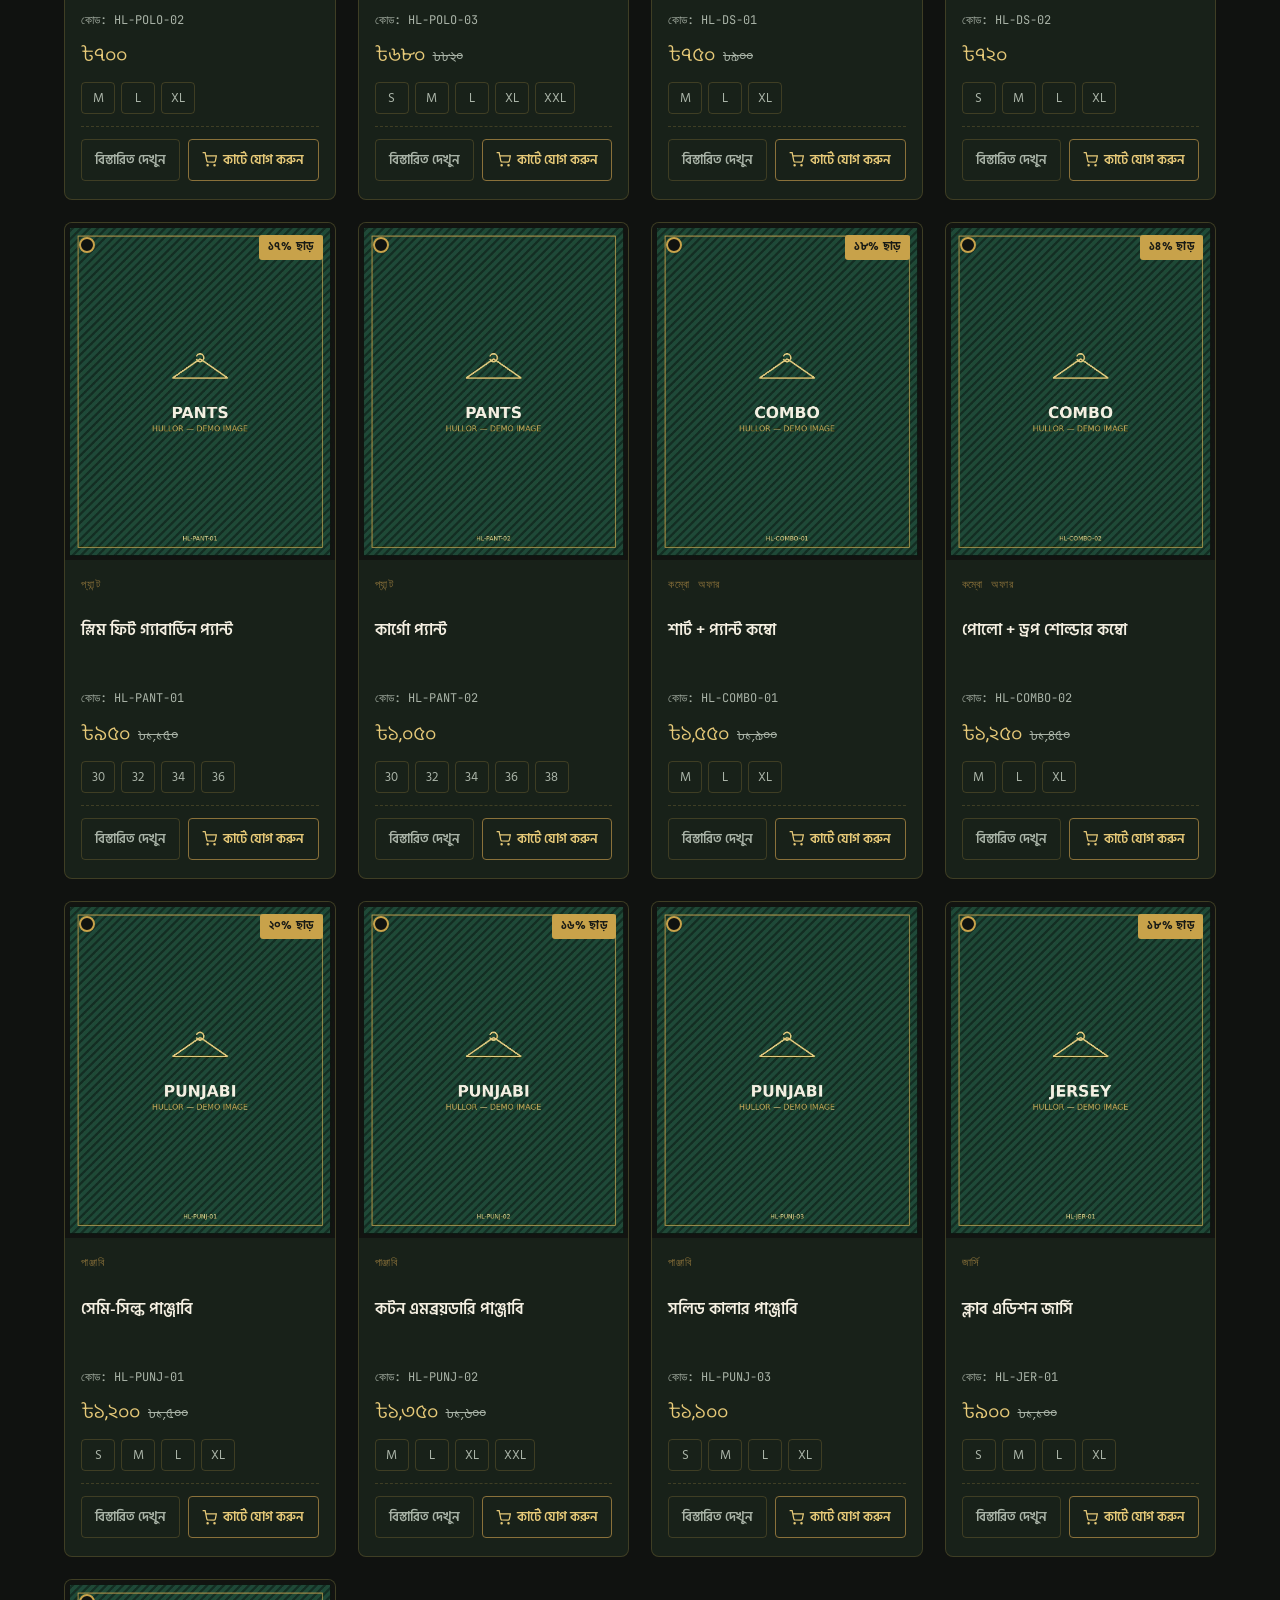
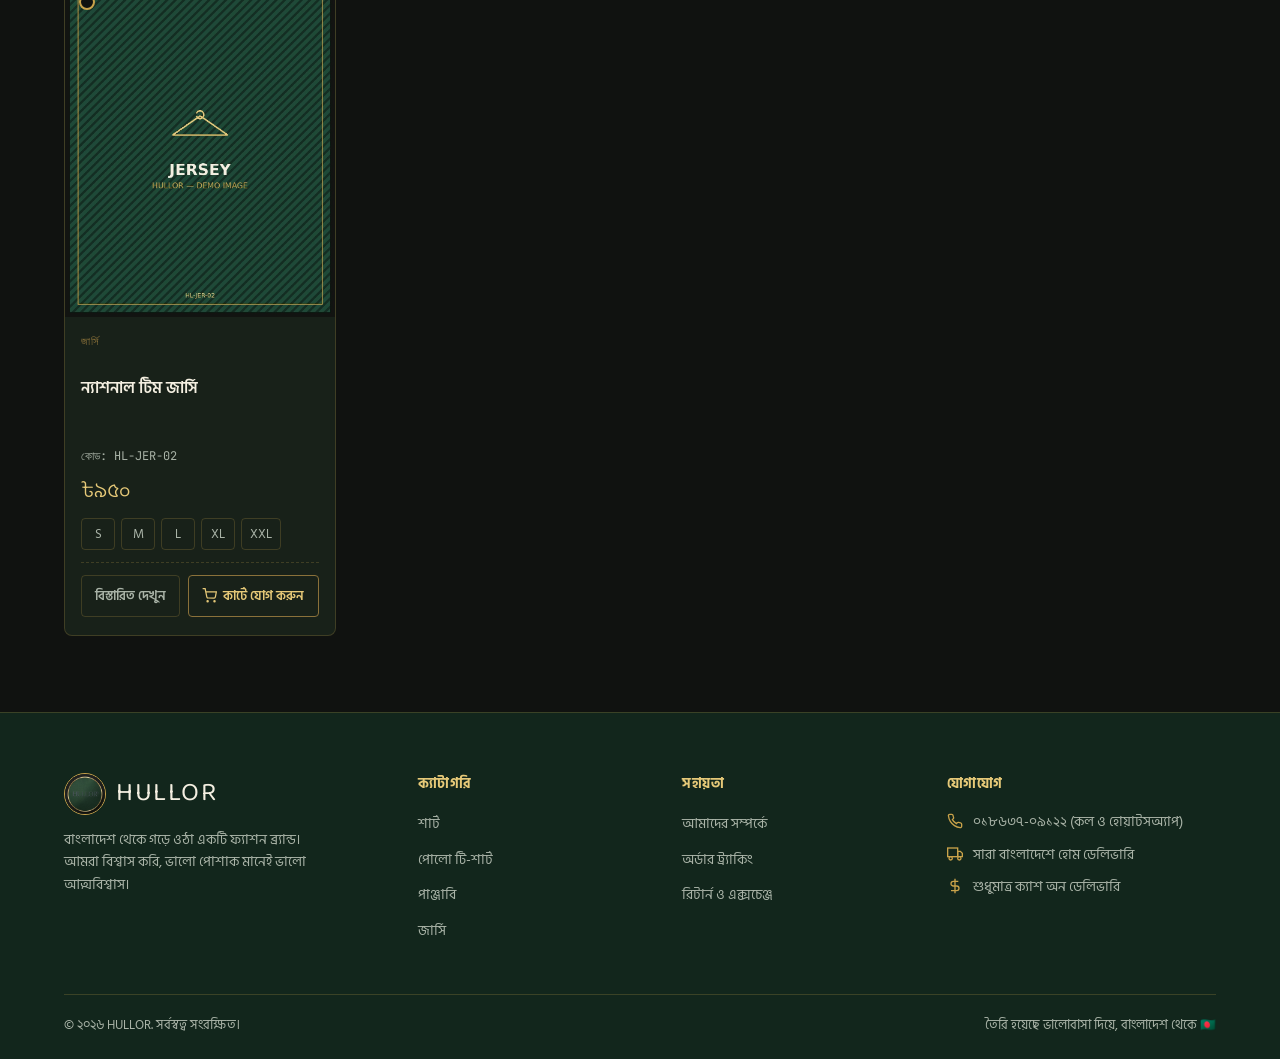
==== commit fbf22f99: "Replace Hullor website" ====
--- a/shop/index.html
+++ b/shop/index.html
@@ -1,14 +1,15 @@
 <!DOCTYPE html>
-<html lang="bn">
+<html lang="bn" translate="no" class="notranslate">
 <head>
 <meta charset="UTF-8">
+<meta name="google" content="notranslate">
 <meta name="viewport" content="width=device-width, initial-scale=1.0">
 <title>শপ | HULLOR — শার্ট, পোলো, পাঞ্জাবি, জার্সি ও আরও অনেক কিছু</title>
 <meta name="description" content="HULLOR-এর সম্পূর্ণ কালেকশন — শার্ট, পোলো টি-শার্ট, ড্রপ শোল্ডার, প্যান্ট, কম্বো, পাঞ্জাবি ও জার্সি। সারা বাংলাদেশে ফ্রি ডেলিভারি, ক্যাশ অন ডেলিভারি।">
 <link rel="icon" type="image/png" href="/images/favicon.png">
 <link rel="preconnect" href="https://fonts.googleapis.com">
 <link rel="preconnect" href="https://fonts.gstatic.com" crossorigin>
-<link href="https://fonts.googleapis.com/css2?family=Tiro+Bangla&family=Hind+Siliguri:wght@400;500;600;700&family=JetBrains+Mono:wght@400;600&display=swap" rel="stylesheet">
+<link href="https://fonts.googleapis.com/css2?family=Baloo+Da+2:wght@500;600;700;800&family=Hind+Siliguri:wght@400;500;600;700&family=JetBrains+Mono:wght@400;600&display=swap" rel="stylesheet">
 <link rel="stylesheet" href="/css/style.css">
 </head>
 <body>
--- a/css/style.css
+++ b/css/style.css
@@ -17,7 +17,7 @@
   --line: rgba(200, 162, 74, 0.22);
   --danger: #c9634a;
 
-  --font-display: "Tiro Bangla", "Noto Serif Bengali", serif;
+  --font-display: "Baloo Da 2", "Hind Siliguri", sans-serif;
   --font-body: "Hind Siliguri", "Noto Sans Bengali", sans-serif;
   --font-mono: "JetBrains Mono", "Courier New", monospace;
 
@@ -650,8 +650,8 @@
   transition: transform 0.3s ease;
 }
 .modal.open .modal-card { transform: translateY(0); }
-.modal-close { position: absolute; top: 18px; right: 18px; background: none; border: none; color: var(--muted); width: 34px; height: 34px; border-radius: 50%; display: flex; align-items: center; justify-content: center; }
-.modal-close:hover { color: var(--gold-light); background: var(--bg); }
+.modal-close { position: absolute; top: 18px; right: 18px; background: rgba(16,18,16,0.85); border: 1px solid var(--line); color: var(--muted); width: 36px; height: 36px; border-radius: 50%; display: flex; align-items: center; justify-content: center; z-index: 20; }
+.modal-close:hover { color: var(--gold-light); background: var(--bg); border-color: var(--gold); }
 .modal-close svg { width: 18px; height: 18px; }
 .modal-card h3 { font-family: var(--font-display); font-size: 24px; margin: 0 0 6px; }
 .modal-card > p.hint { color: var(--muted); font-size: 13.5px; margin: 0 0 24px; }
@@ -827,6 +827,8 @@
   }
   .menu-toggle svg { width: 20px; height: 20px; stroke: var(--gold-light); }
   .product-grid { grid-template-columns: repeat(2, 1fr); gap: 14px; }
+  .p-btn-row { flex-direction: column; }
+  .btn-view-details, .add-cart-btn { flex: none; width: 100%; }
   .trust-strip .container { grid-template-columns: 1fr; }
   .trust-item { border-left: none; border-top: 1px solid var(--line); }
   .trust-item:first-child { border-top: none; }
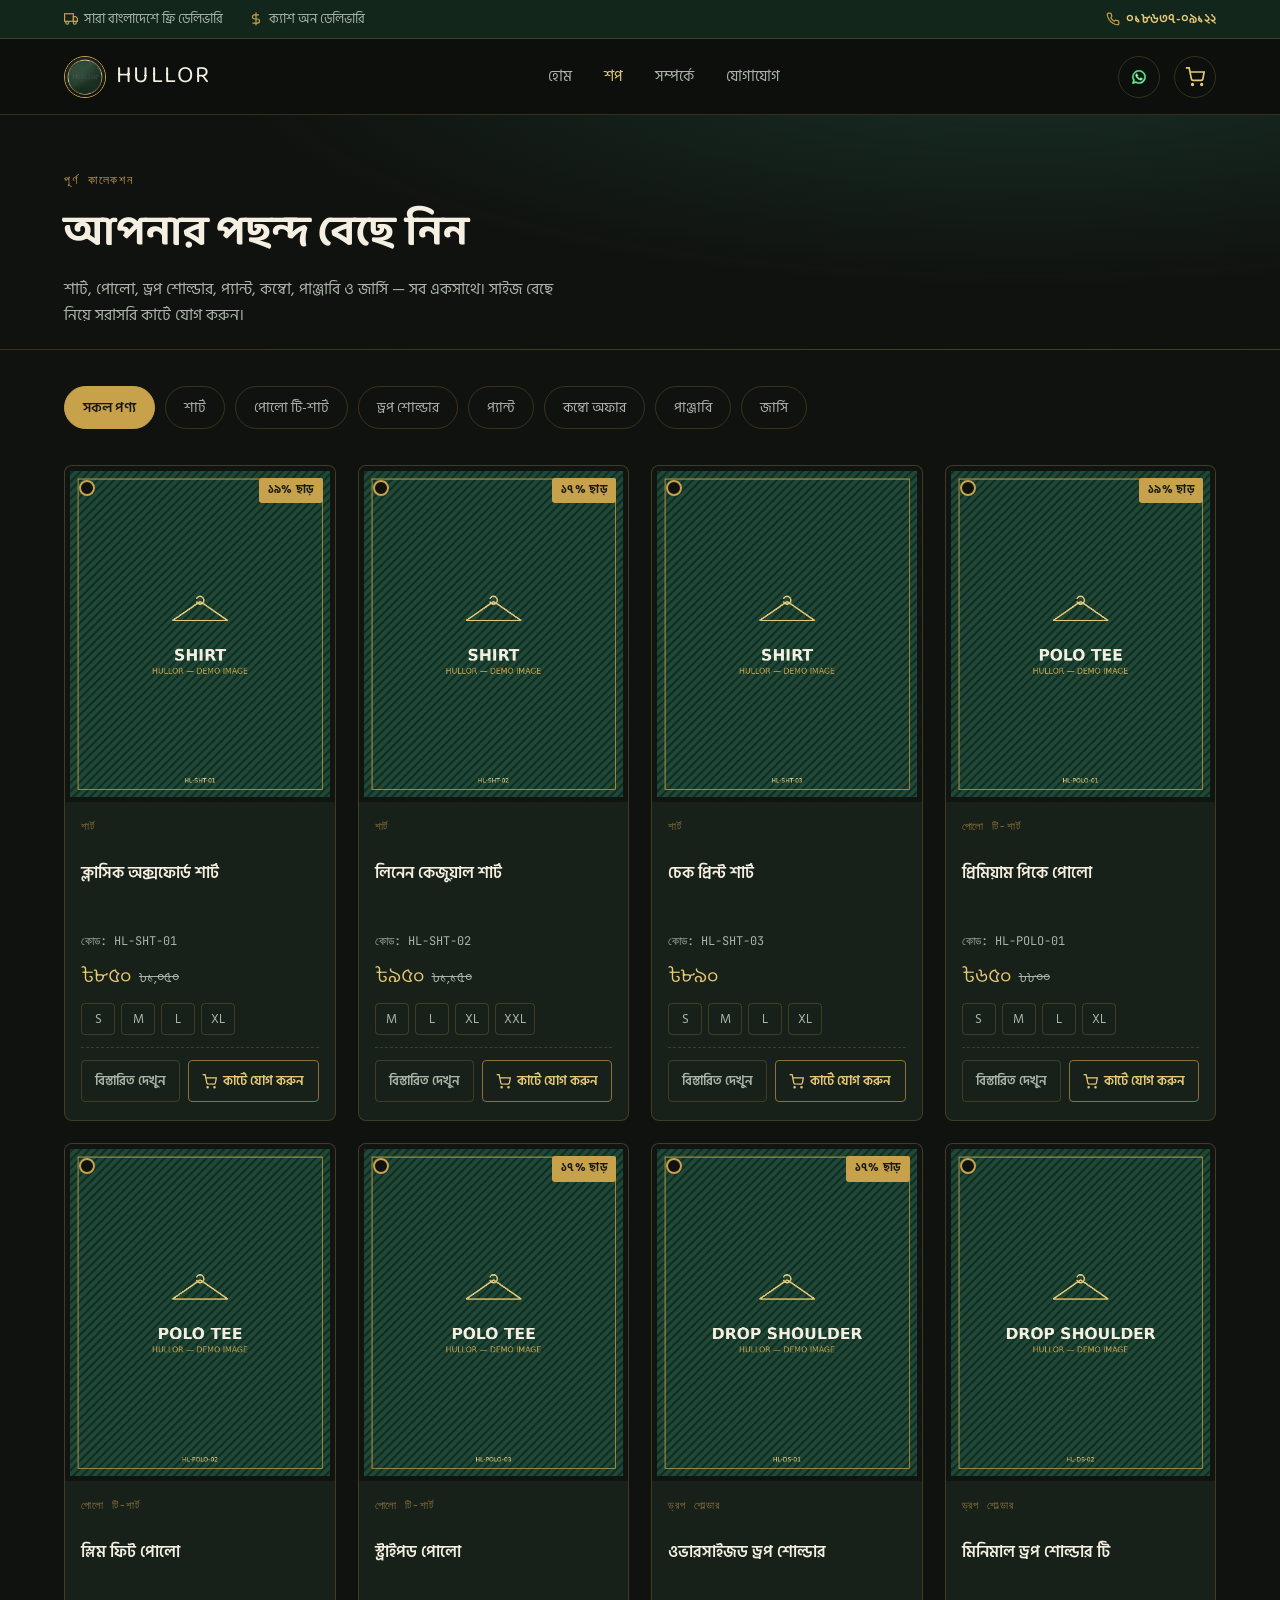
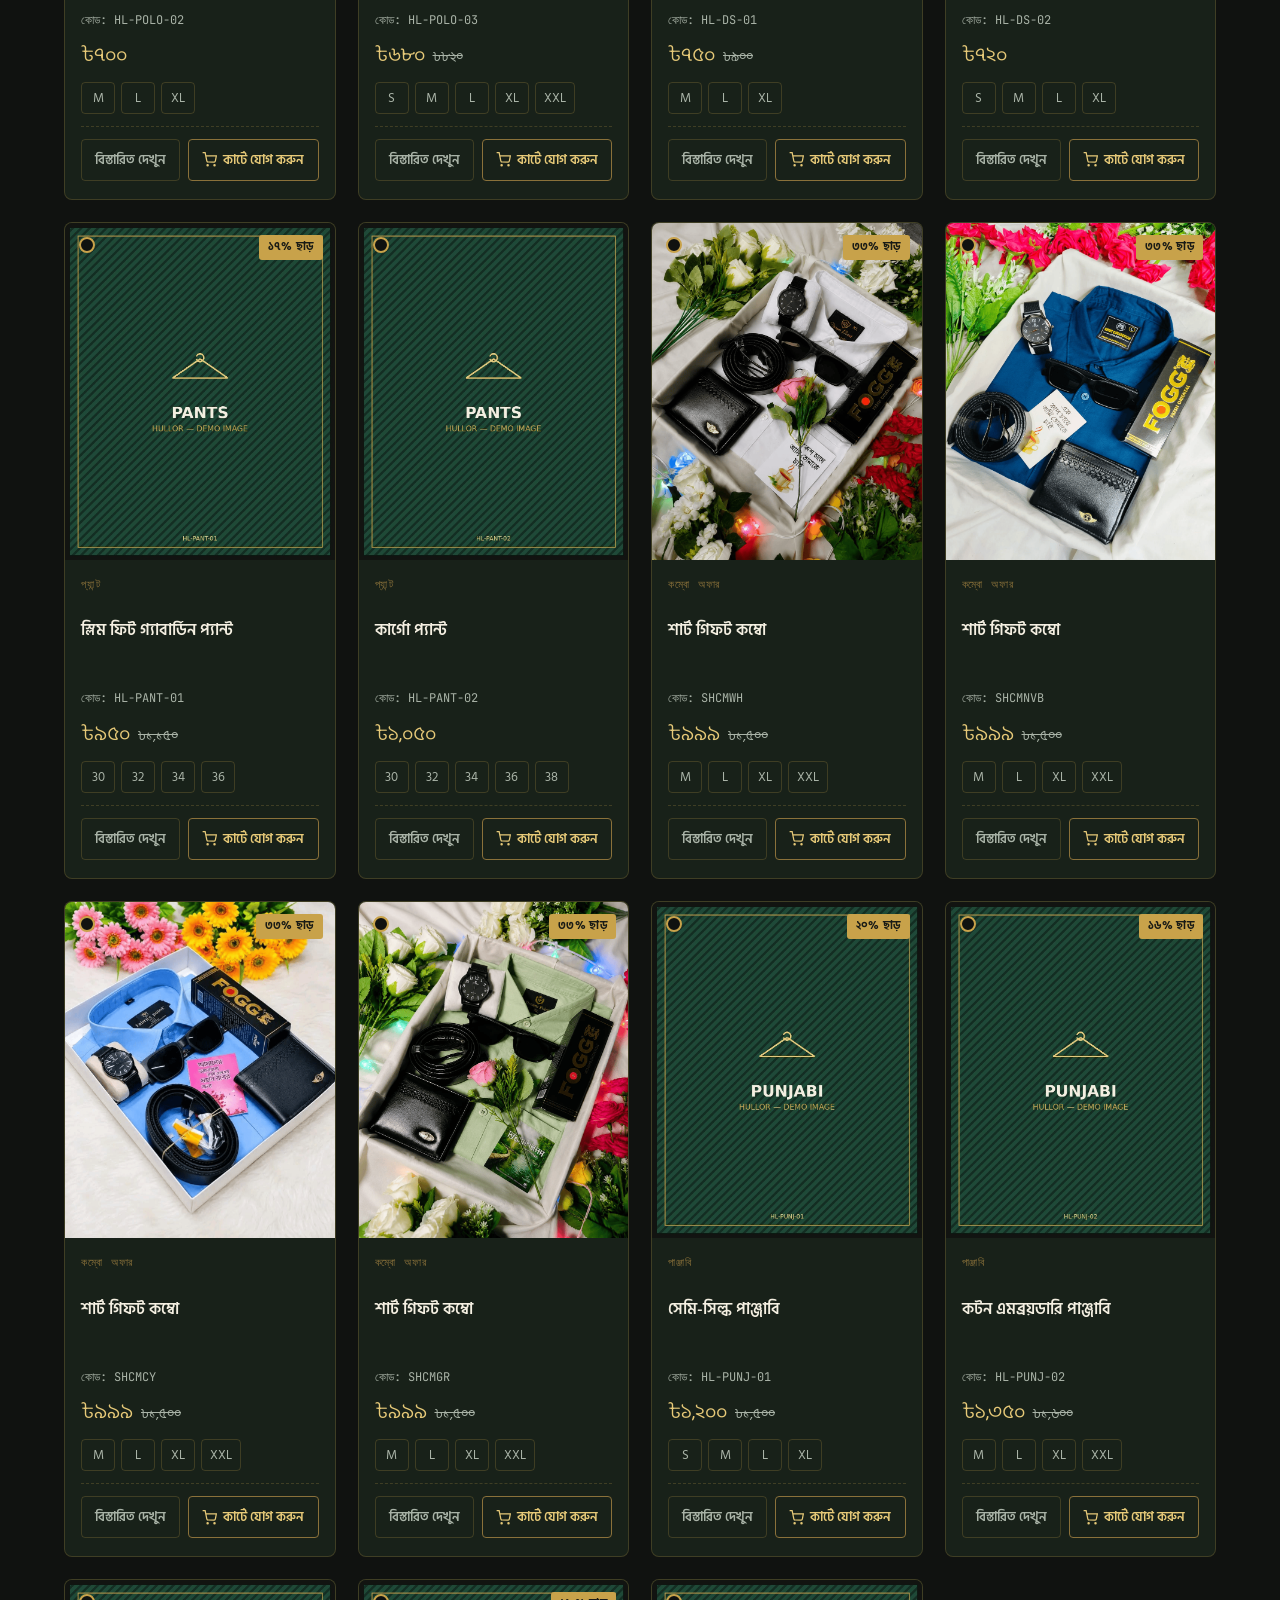
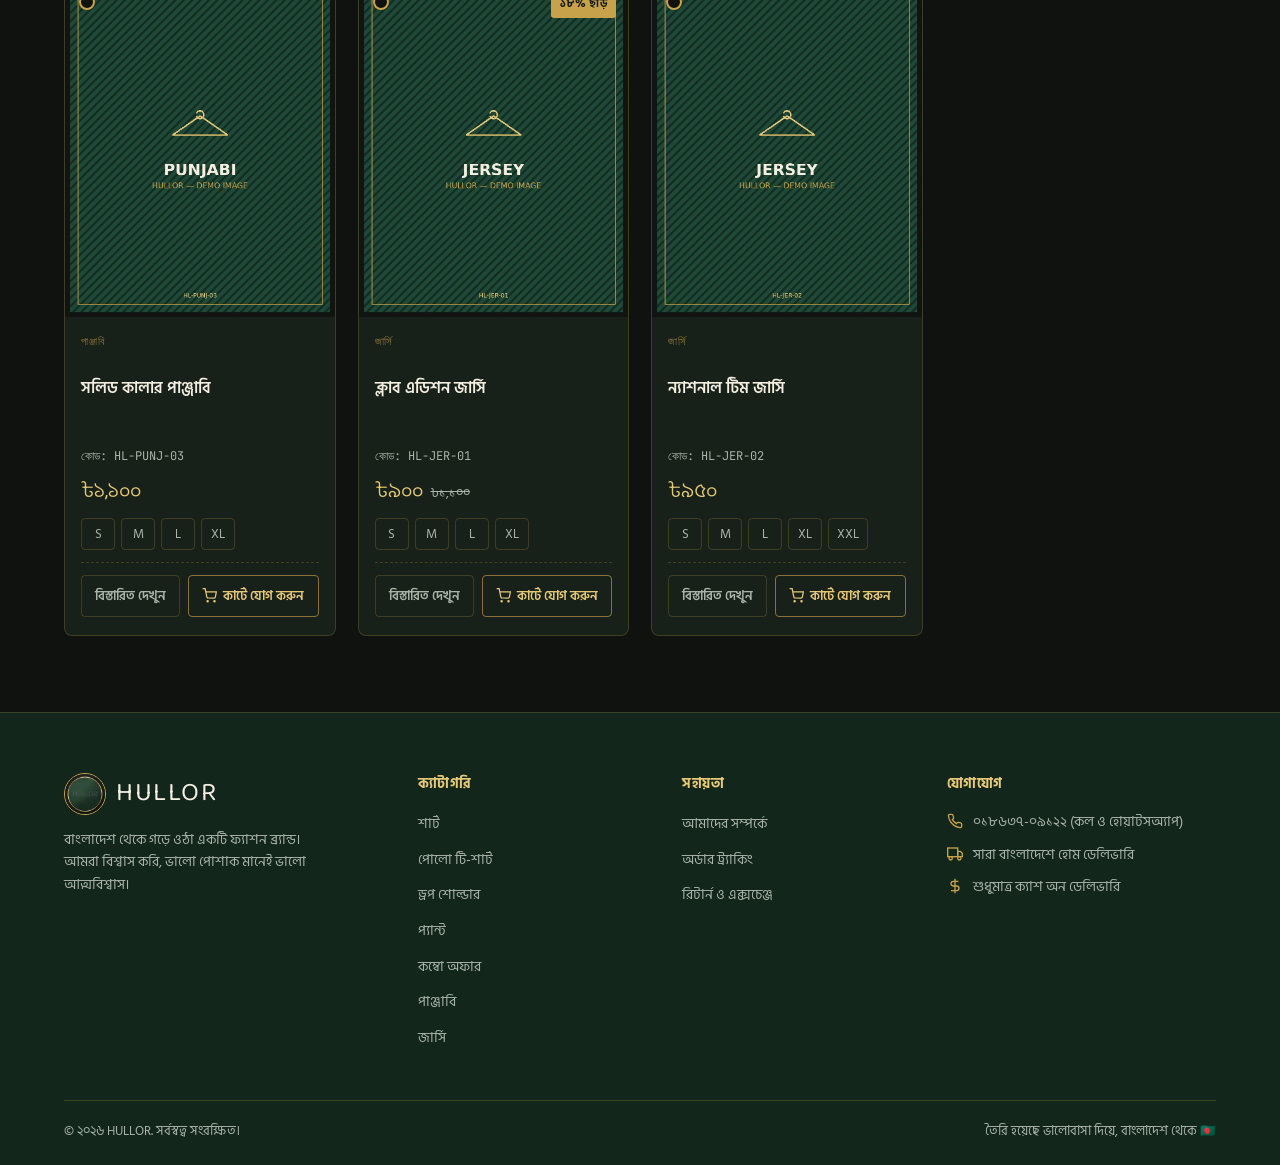
==== commit b85054b7: "Update" ====
--- a/shop/index.html
+++ b/shop/index.html
@@ -87,10 +87,13 @@
       <div>
         <h4>ক্যাটাগরি</h4>
         <ul>
-          <li><a href="/shop">শার্ট</a></li>
-          <li><a href="/shop">পোলো টি-শার্ট</a></li>
-          <li><a href="/shop">পাঞ্জাবি</a></li>
-          <li><a href="/shop">জার্সি</a></li>
+          <li><a href="/shop?category=shirt">শার্ট</a></li>
+          <li><a href="/shop?category=polo">পোলো টি-শার্ট</a></li>
+          <li><a href="/shop?category=dropshoulder">ড্রপ শোল্ডার</a></li>
+          <li><a href="/shop?category=pants">প্যান্ট</a></li>
+          <li><a href="/shop?category=combo">কম্বো অফার</a></li>
+          <li><a href="/shop?category=punjabi">পাঞ্জাবি</a></li>
+          <li><a href="/shop?category=jersey">জার্সি</a></li>
         </ul>
       </div>
       <div>
@@ -244,4 +247,4 @@
 <script src="/js/products.js"></script>
 <script src="/js/main.js"></script>
 </body>
-</html>
+</html>
--- a/css/style.css
+++ b/css/style.css
@@ -235,12 +235,14 @@
   font-size: 15px;
   font-weight: 600;
   border: 1px solid transparent;
+  background: transparent;
+  font-family: inherit;
   transition: transform 0.15s ease, background 0.2s, border-color 0.2s, color 0.2s;
 }
 .btn:active { transform: translateY(1px); }
 .btn-gold { background: var(--gold); color: #191b16; }
 .btn-gold:hover { background: var(--gold-light); }
-.btn-outline { border-color: var(--gold-dim); color: var(--cream); }
+.btn-outline { background: transparent; border-color: var(--gold-dim); color: var(--cream); }
 .btn-outline:hover { border-color: var(--gold); color: var(--gold-light); }
 .btn-full { width: 100%; }
 .btn-block { display: flex; width: 100%; }
@@ -774,7 +776,19 @@
 /* =========================================================
    TOAST
    ========================================================= */
-.toast-wrap { position: fixed; bottom: 24px; left: 50%; transform: translateX(-50%); z-index: 110; display: flex; flex-direction: column; gap: 10px; align-items: center; }
+.toast-wrap {
+  position: fixed;
+  top: calc(var(--nav-h) + 46px);
+  left: 50%;
+  transform: translateX(-50%);
+  z-index: 120;
+  display: flex;
+  flex-direction: column-reverse;
+  gap: 10px;
+  align-items: center;
+  width: min(92vw, 420px);
+}
+.toast { width: 100%; }
 .toast {
   background: var(--panel);
   border: 1px solid var(--gold);
@@ -835,4 +849,4 @@
   .form-grid { grid-template-columns: 1fr; }
   .footer-grid { grid-template-columns: 1fr; gap: 30px; }
   .hero { padding: 60px 0 50px; }
-}
+}
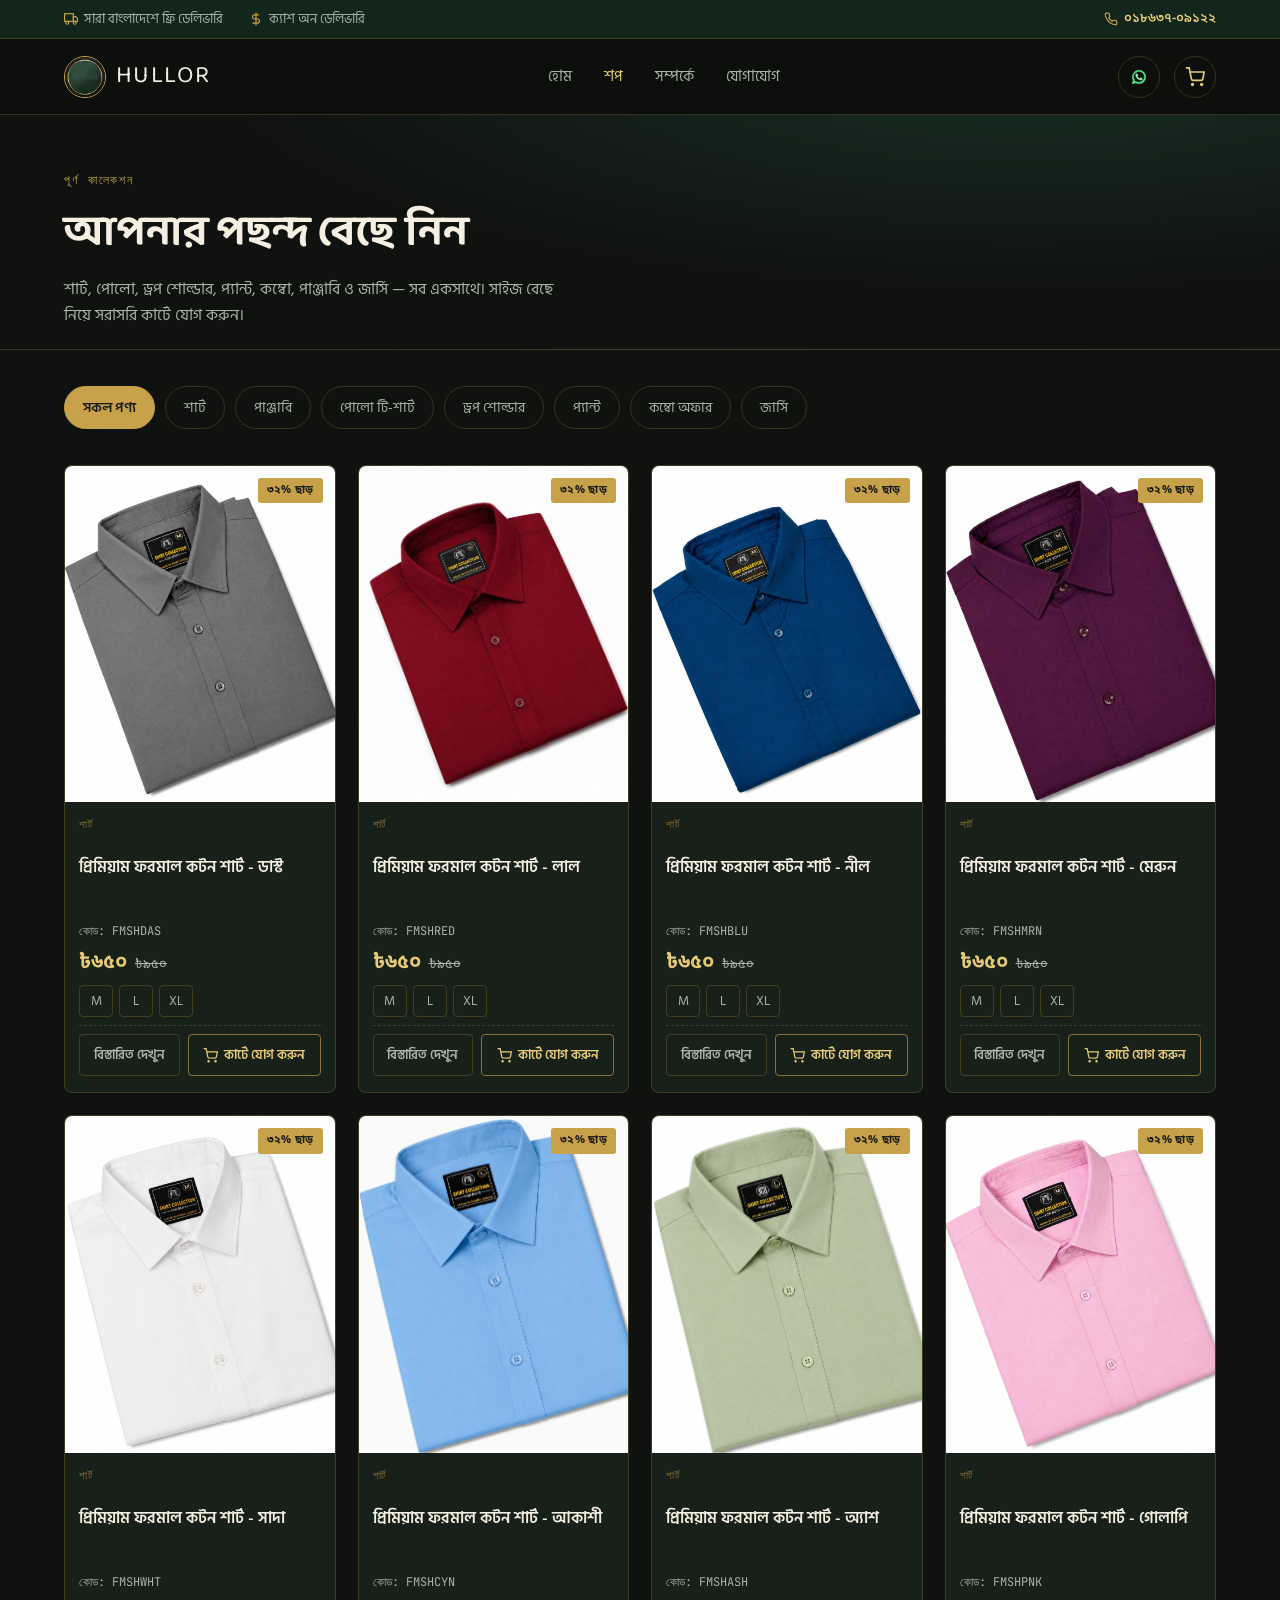
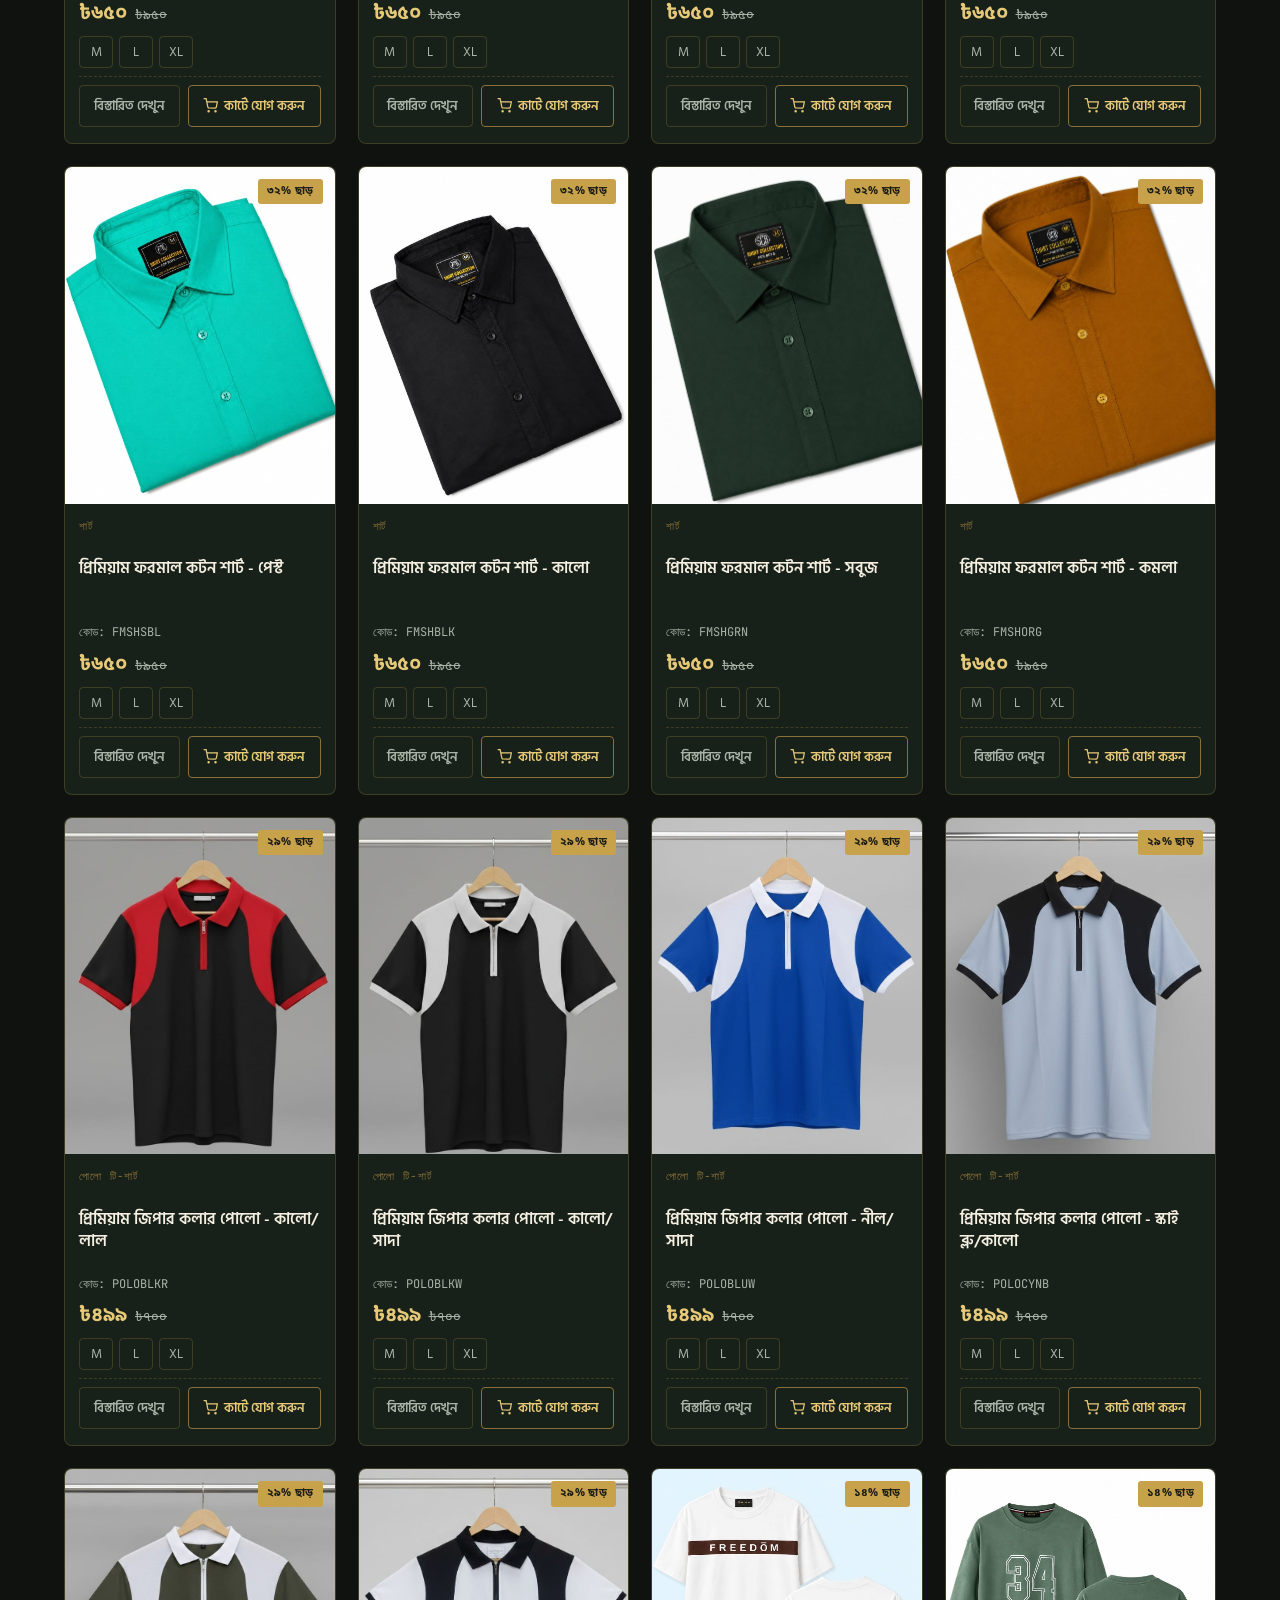
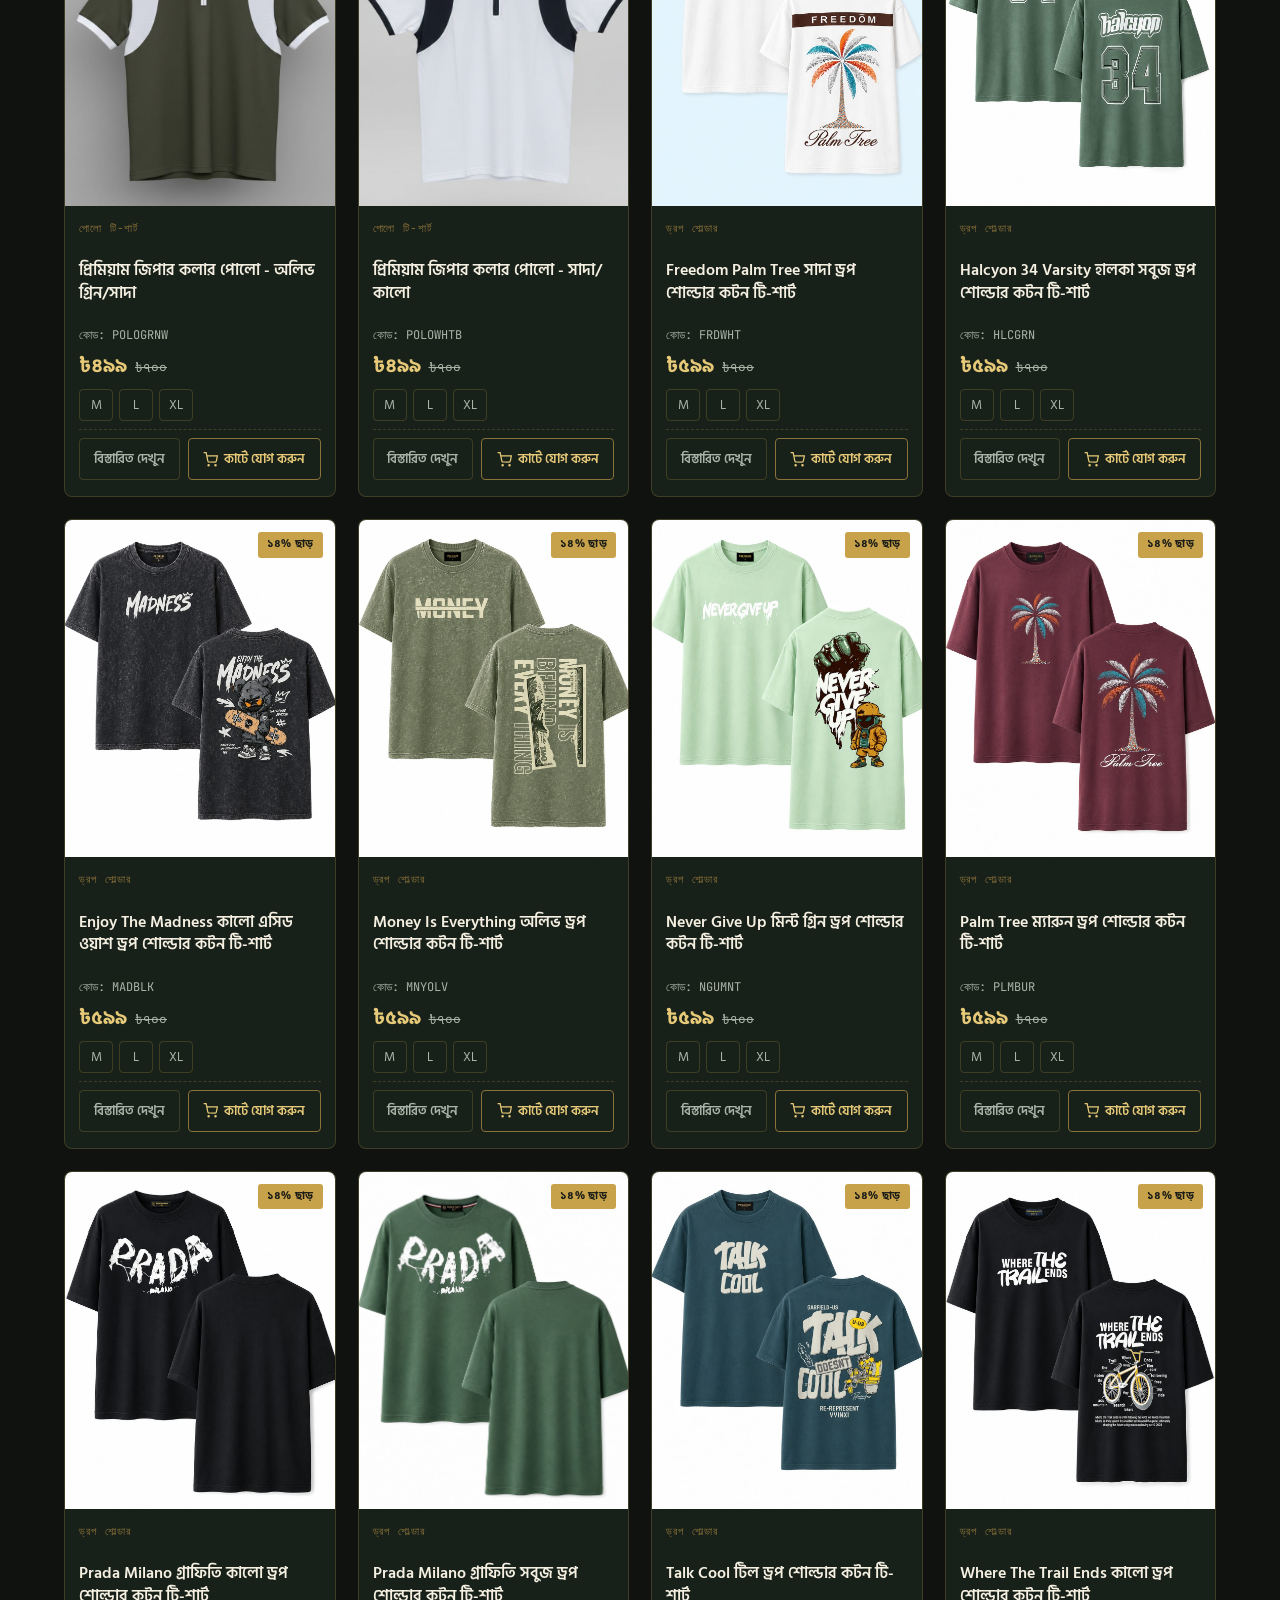
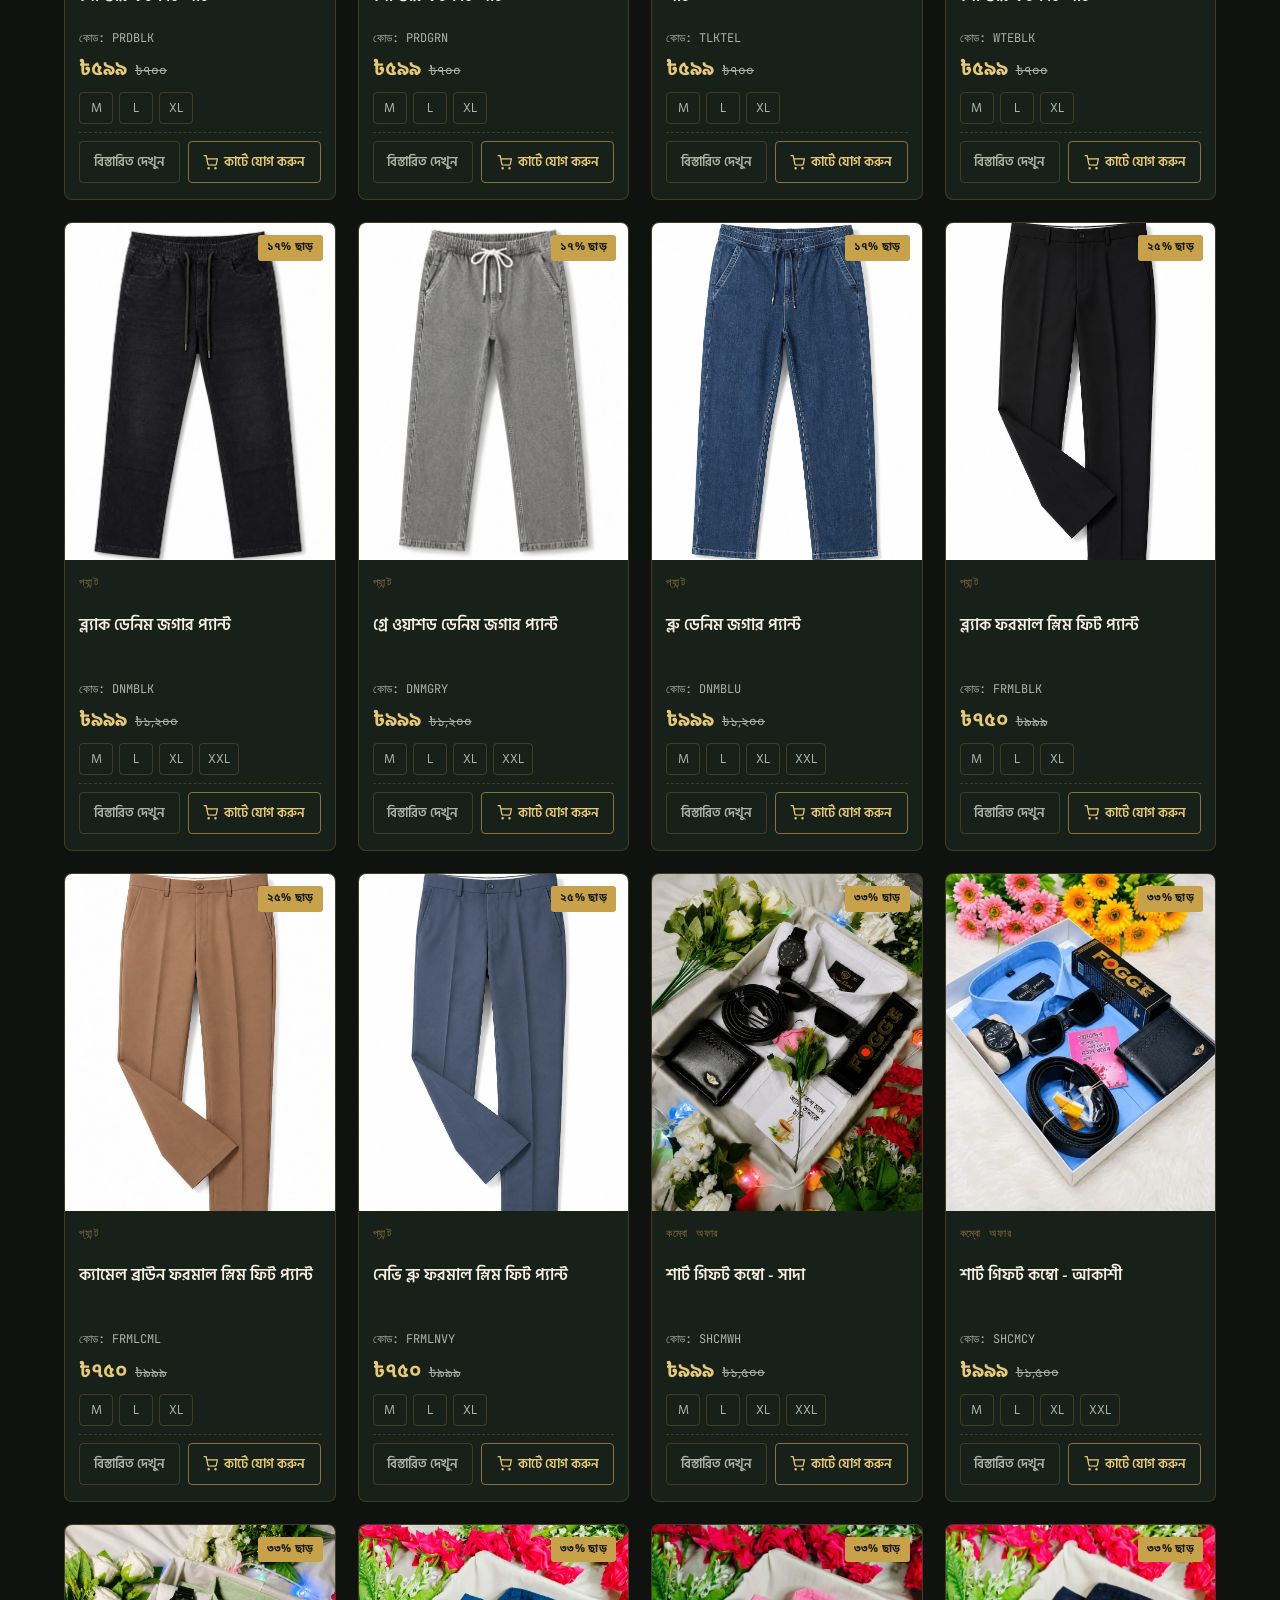
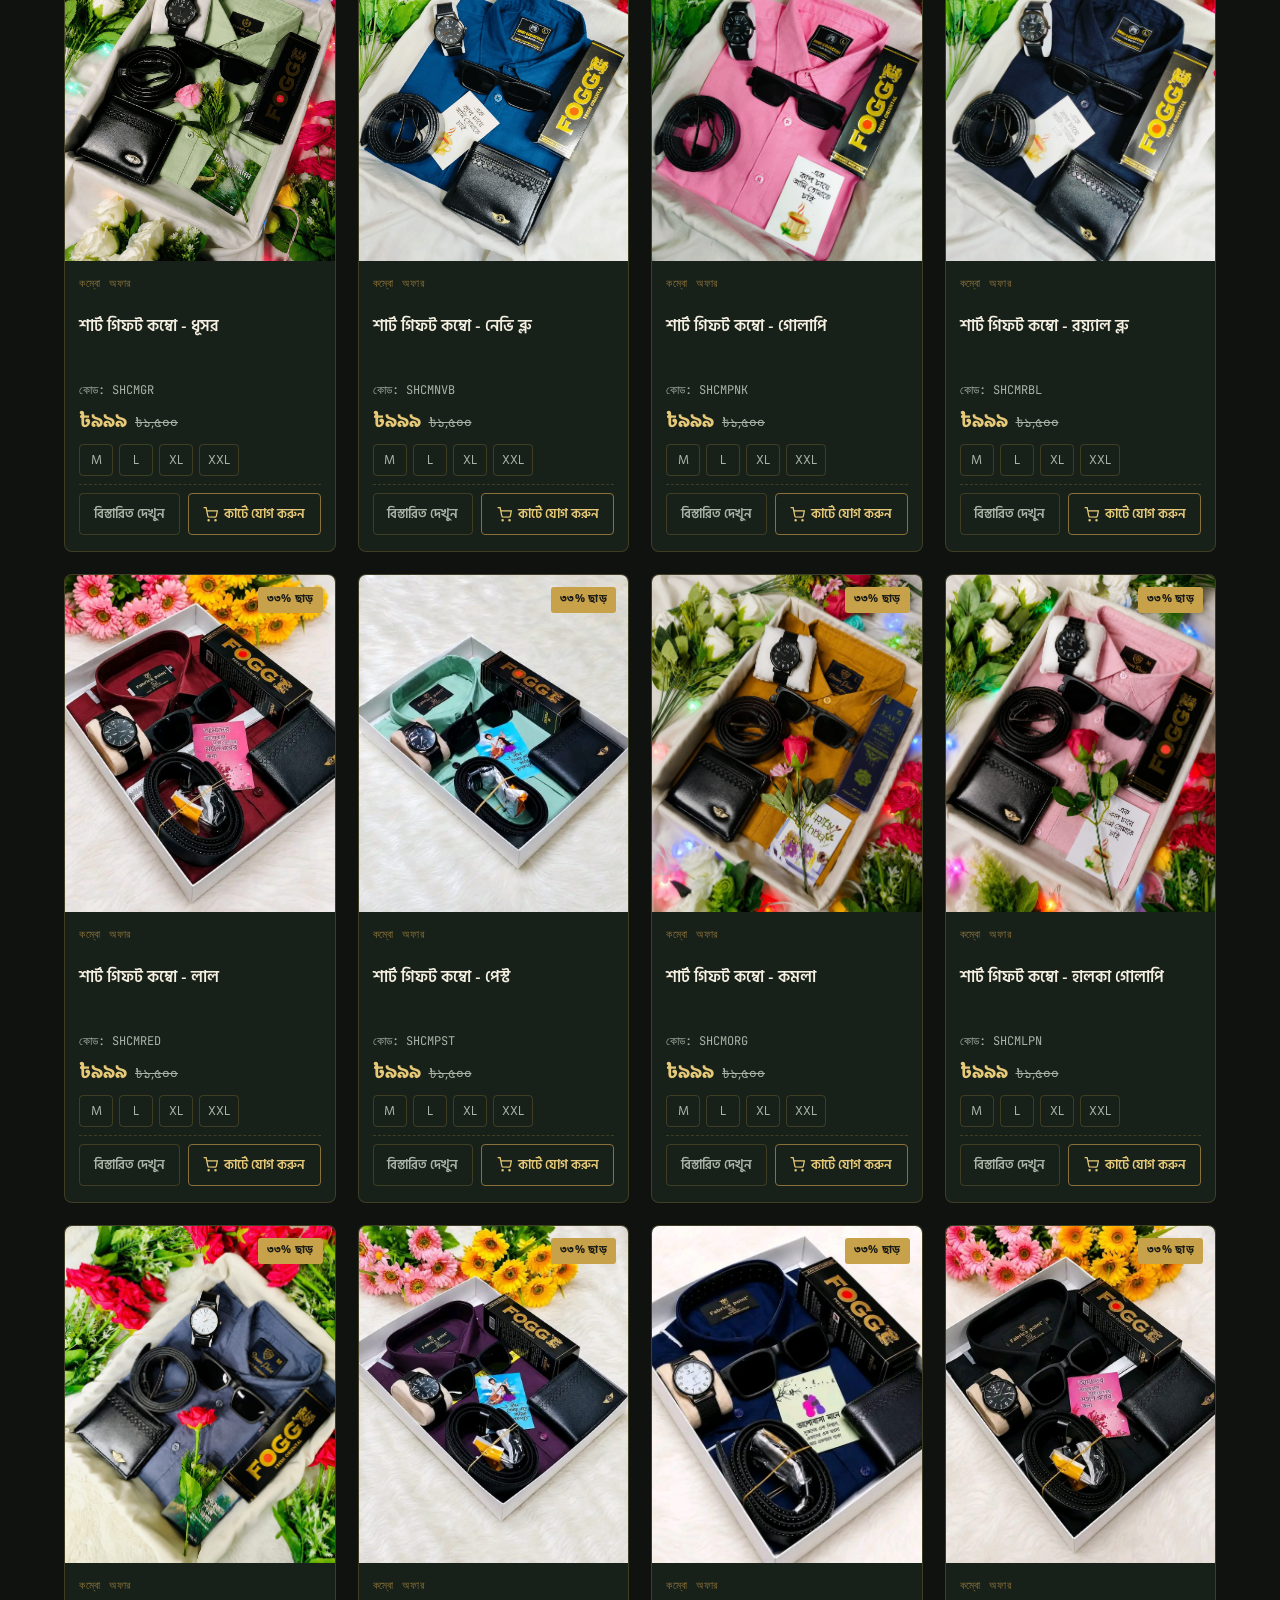
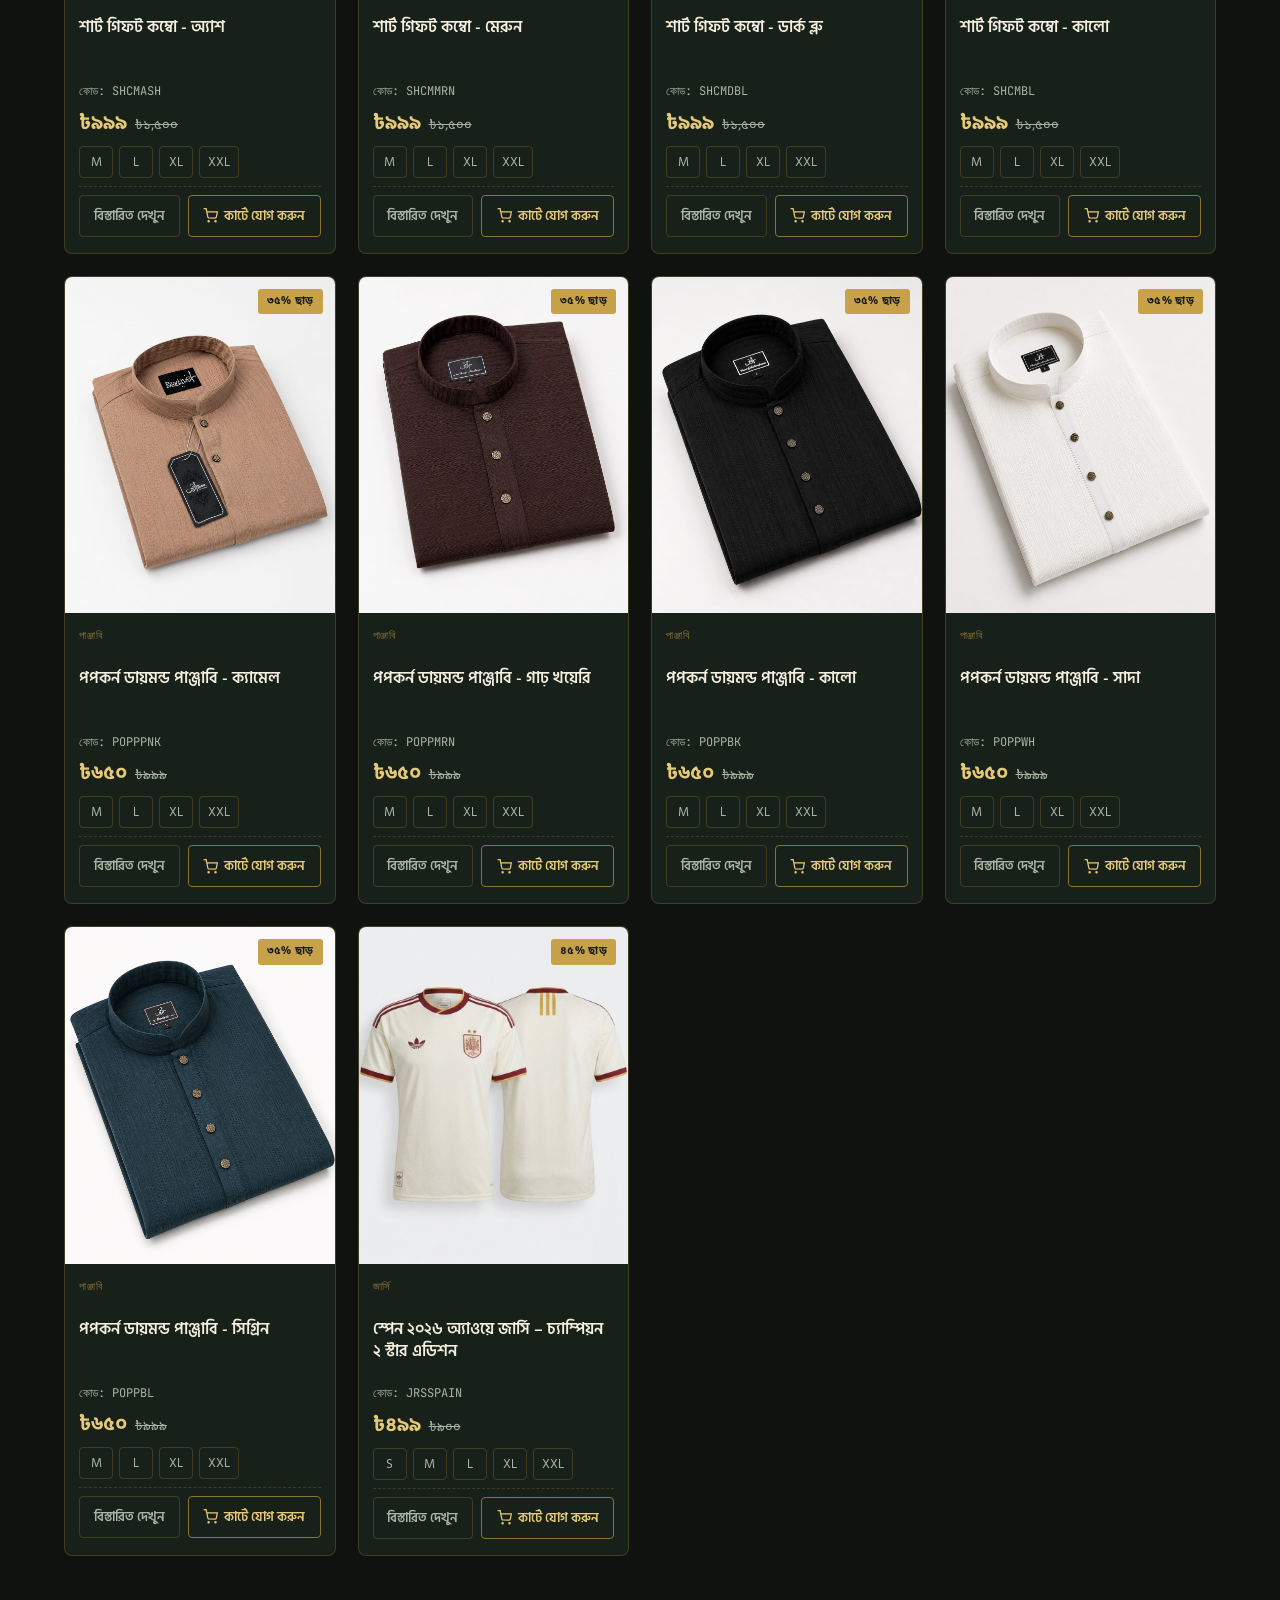
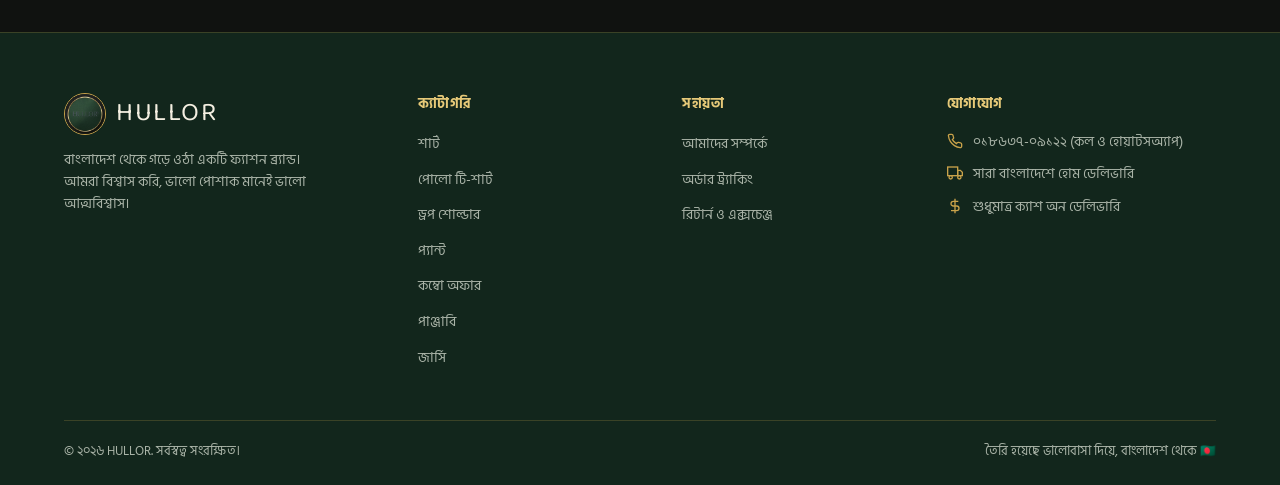
==== commit d68f7509: "Update" ====
--- a/shop/index.html
+++ b/shop/index.html
@@ -9,7 +9,7 @@
 <link rel="icon" type="image/png" href="/images/favicon.png">
 <link rel="preconnect" href="https://fonts.googleapis.com">
 <link rel="preconnect" href="https://fonts.gstatic.com" crossorigin>
-<link href="https://fonts.googleapis.com/css2?family=Baloo+Da+2:wght@500;600;700;800&family=Hind+Siliguri:wght@400;500;600;700&family=JetBrains+Mono:wght@400;600&display=swap" rel="stylesheet">
+<link href="https://fonts.googleapis.com/css2?family=Baloo+Da+2:wght@500;600;700;800&family=Hind+Siliguri:wght@400;500;600;700&family=Noto+Sans+Bengali:wght@400;500;600;700&family=JetBrains+Mono:wght@400;600&display=swap" rel="stylesheet">
 <link rel="stylesheet" href="/css/style.css">
 </head>
 <body>
@@ -100,14 +100,14 @@
         <h4>সহায়তা</h4>
         <ul>
           <li><a href="/#about-us">আমাদের সম্পর্কে</a></li>
-          <li><a href="#" data-wa-order target="_blank" rel="noopener">অর্ডার ট্র্যাকিং</a></li>
-          <li><a href="#" data-wa-order target="_blank" rel="noopener">রিটার্ন ও এক্সচেঞ্জ</a></li>
+          <li><a href="#" data-wa-order="track" target="_blank" rel="noopener">অর্ডার ট্র্যাকিং</a></li>
+          <li><a href="#" data-wa-order="return" target="_blank" rel="noopener">রিটার্ন ও এক্সচেঞ্জ</a></li>
         </ul>
       </div>
       <div>
         <h4>যোগাযোগ</h4>
         <ul class="footer-contact">
-          <li><svg viewBox="0 0 24 24" fill="none" stroke="currentColor" stroke-width="2"><path d="M22 16.92v3a2 2 0 0 1-2.18 2 19.79 19.79 0 0 1-8.63-3.07 19.5 19.5 0 0 1-6-6 19.79 19.79 0 0 1-3.07-8.67A2 2 0 0 1 4.11 2h3a2 2 0 0 1 2 1.72c.127.96.361 1.903.7 2.81a2 2 0 0 1-.45 2.11L8.09 9.91a16 16 0 0 0 6 6l1.27-1.27a2 2 0 0 1 2.11-.45c.907.339 1.85.573 2.81.7A2 2 0 0 1 22 16.92z"/></svg> <a href="#" data-wa-order target="_blank" rel="noopener">০১৮৬৩৭-০৯১২২ (কল ও হোয়াটসঅ্যাপ)</a></li>
+          <li><svg viewBox="0 0 24 24" fill="none" stroke="currentColor" stroke-width="2"><path d="M22 16.92v3a2 2 0 0 1-2.18 2 19.79 19.79 0 0 1-8.63-3.07 19.5 19.5 0 0 1-6-6 19.79 19.79 0 0 1-3.07-8.67A2 2 0 0 1 4.11 2h3a2 2 0 0 1 2 1.72c.127.96.361 1.903.7 2.81a2 2 0 0 1-.45 2.11L8.09 9.91a16 16 0 0 0 6 6l1.27-1.27a2 2 0 0 1 2.11-.45c.907.339 1.85.573 2.81.7A2 2 0 0 1 22 16.92z"/></svg> <a href="#" data-wa-order="support" target="_blank" rel="noopener">০১৮৬৩৭-০৯১২২ (কল ও হোয়াটসঅ্যাপ)</a></li>
           <li><svg viewBox="0 0 24 24" fill="none" stroke="currentColor" stroke-width="2"><rect x="1" y="3" width="15" height="13"/><path d="M16 8h4l3 3v5h-7V8z"/><circle cx="5.5" cy="18.5" r="2.5"/><circle cx="18.5" cy="18.5" r="2.5"/></svg> সারা বাংলাদেশে হোম ডেলিভারি</li>
           <li><svg viewBox="0 0 24 24" fill="none" stroke="currentColor" stroke-width="2"><path d="M12 1v22M17 5H9.5a3.5 3.5 0 0 0 0 7h5a3.5 3.5 0 0 1 0 7H6"/></svg> শুধুমাত্র ক্যাশ অন ডেলিভারি</li>
         </ul>
@@ -212,7 +212,6 @@
     </button>
 
     <div class="pm-media">
-      <span class="punch"></span>
       <img id="pmImage" src="" alt="">
       <span id="pmBadge" class="p-badge" style="display:none;"></span>
     </div>
--- a/css/style.css
+++ b/css/style.css
@@ -20,6 +20,8 @@
   --font-display: "Baloo Da 2", "Hind Siliguri", sans-serif;
   --font-body: "Hind Siliguri", "Noto Sans Bengali", sans-serif;
   --font-mono: "JetBrains Mono", "Courier New", monospace;
+  /* সংখ্যাবহুল জায়গার জন্য (দাম, কাউন্ট, টোটাল) — Noto Sans Bengali-তে বাংলা সংখ্যা সবচেয়ে স্পষ্ট দেখায় */
+  --font-number: "Noto Sans Bengali", "Hind Siliguri", sans-serif;
 
   --radius: 2px;
   --container: 1200px;
@@ -38,6 +40,11 @@
   line-height: 1.6;
   -webkit-font-smoothing: antialiased;
 }
+/* কার্ট ড্রয়ার / চেকআউট মোডাল / প্রোডাক্ট মোডাল খোলা থাকলে পেছনের পেজ স্ক্রল হবে না */
+body.scroll-lock {
+  overflow: hidden;
+  height: 100%;
+}
 
 img { max-width: 100%; display: block; }
 a { color: inherit; text-decoration: none; }
@@ -85,7 +92,7 @@
 }
 .topbar-item { display: flex; align-items: center; gap: 6px; white-space: nowrap; }
 .topbar-item svg { width: 14px; height: 14px; stroke: var(--gold); flex-shrink: 0; }
-.topbar a.topbar-phone { color: var(--gold-light); font-weight: 600; }
+.topbar a.topbar-phone { color: var(--gold-light); font-weight: 600; font-family: var(--font-number); }
 .topbar-scroll { display: flex; gap: 26px; overflow-x: auto; scrollbar-width: none; }
 .topbar-scroll::-webkit-scrollbar { display: none; }
 
@@ -159,6 +166,7 @@
   top: -4px; right: -4px;
   background: var(--gold);
   color: var(--bg);
+  font-family: var(--font-number);
   font-size: 11px;
   font-weight: 700;
   width: 18px; height: 18px;
@@ -250,7 +258,7 @@
 
 .hero-stats { display: flex; gap: 30px; }
 .hero-stats div { border-left: 1px solid var(--line); padding-left: 14px; }
-.hero-stats b { display: block; font-family: var(--font-display); font-size: 26px; color: var(--gold-light); }
+.hero-stats b { display: block; font-family: var(--font-number); font-size: 26px; color: var(--gold-light); }
 .hero-stats span { font-size: 13px; color: var(--muted); }
 
 .hero-tag-visual {
@@ -261,15 +269,6 @@
   border-radius: 10px;
   overflow: hidden;
 }
-.hero-tag-visual .corner-hole {
-  position: absolute;
-  top: 22px; left: 22px;
-  width: 22px; height: 22px;
-  border-radius: 50%;
-  border: 2px solid var(--gold);
-  background: var(--bg);
-  z-index: 3;
-}
 
 /* Hero image slider (3 slides) */
 .hero-slider { position: relative; width: 100%; height: 100%; }
@@ -278,9 +277,13 @@
   width: 100%;
   height: 100%;
   transition: transform 0.6s cubic-bezier(0.65, 0, 0.35, 1);
-}
-.hero-slide { min-width: 100%; height: 100%; }
-.hero-slide img { width: 100%; height: 100%; object-fit: cover; }
+  touch-action: pan-y;
+  cursor: grab;
+  user-select: none;
+}
+.hero-slide-track:active { cursor: grabbing; }
+.hero-slide { display: block; min-width: 100%; height: 100%; }
+.hero-slide img { width: 100%; height: 100%; object-fit: cover; pointer-events: none; }
 
 .hero-slide-dots {
   position: absolute;
@@ -302,6 +305,7 @@
 .hero-code-strip {
   position: absolute;
   bottom: 18px; left: 18px; right: 18px;
+  display: block;
   background: rgba(16, 18, 16, 0.82);
   border: 1px solid var(--gold-dim);
   border-radius: 4px;
@@ -312,7 +316,9 @@
   color: var(--gold-light);
   backdrop-filter: blur(4px);
   z-index: 3;
-}
+  transition: border-color 0.2s, color 0.2s;
+}
+.hero-code-strip:hover { border-color: var(--gold); color: var(--gold-light); }
 
 /* =========================================================
    TRUST STRIP
@@ -398,19 +404,11 @@
   transition: border-color 0.25s, transform 0.25s;
 }
 .p-card:hover { border-color: var(--gold); transform: translateY(-3px); }
-.p-card .punch {
-  position: absolute;
-  top: 14px; left: 14px;
-  width: 16px; height: 16px;
-  border-radius: 50%;
-  border: 2px solid var(--gold);
-  background: var(--bg);
-  z-index: 2;
-}
 .p-media { position: relative; aspect-ratio: 4 / 5; overflow: hidden; background: var(--green-deep); }
 .p-media img { width: 100%; height: 100%; object-fit: cover; transition: transform 0.5s ease; }
 .p-card:hover .p-media img { transform: scale(1.05); }
 .p-badge {
+  font-family: var(--font-number);
   position: absolute;
   top: 12px; right: 12px;
   background: var(--gold);
@@ -421,13 +419,13 @@
   border-radius: 3px;
   letter-spacing: 0.03em;
 }
-.p-body { padding: 16px 16px 18px; display: flex; flex-direction: column; gap: 10px; flex: 1; }
+.p-body { padding: 14px 14px 16px; display: flex; flex-direction: column; gap: 6px; flex: 1; }
 .p-cat { font-family: var(--font-mono); font-size: 11px; letter-spacing: 0.08em; color: var(--gold-dim); text-transform: uppercase; }
 .p-name { font-size: 16px; font-weight: 600; color: var(--cream); line-height: 1.4; min-height: 44px; }
 .p-code { font-family: var(--font-mono); font-size: 12px; color: var(--muted); }
 .p-price-row { display: flex; align-items: baseline; gap: 8px; }
-.p-price { font-family: var(--font-display); font-size: 20px; color: var(--gold-light); }
-.p-price-old { font-size: 13px; color: var(--muted); text-decoration: line-through; }
+.p-price { font-family: var(--font-number); font-weight: 700; font-size: 20px; color: var(--gold-light); }
+.p-price-old { font-family: var(--font-number); font-size: 13px; color: var(--muted); text-decoration: line-through; }
 
 .p-sizes { display: flex; gap: 6px; flex-wrap: wrap; }
 .size-chip {
@@ -504,7 +502,6 @@
   border: 1px solid var(--gold-dim);
 }
 .about-visual img { width: 100%; height: 100%; object-fit: cover; }
-.about-visual .punch { top: 16px; left: 16px; z-index: 2; }
 .about-text h2 { font-family: var(--font-display); font-size: clamp(26px, 3vw, 34px); margin: 0 0 16px; }
 .about-text p { color: var(--muted); margin: 0 0 14px; max-width: 54ch; }
 .about-text ul { display: grid; gap: 10px; margin-top: 20px; }
@@ -613,16 +610,16 @@
 .cart-item-meta { font-size: 12.5px; color: var(--muted); margin: 0 0 8px; font-family: var(--font-mono); }
 .qty-stepper { display: inline-flex; align-items: center; border: 1px solid var(--line); border-radius: 4px; }
 .qty-stepper button { width: 26px; height: 26px; background: none; border: none; color: var(--gold-light); font-size: 15px; }
-.qty-stepper span { width: 26px; text-align: center; font-size: 13px; }
+.qty-stepper span { width: 26px; text-align: center; font-size: 13px; font-family: var(--font-number); }
 .cart-item-right { display: flex; flex-direction: column; align-items: flex-end; justify-content: space-between; }
-.cart-item-price { font-size: 14px; color: var(--gold-light); font-weight: 600; }
+.cart-item-price { font-size: 14px; color: var(--gold-light); font-weight: 600; font-family: var(--font-number); }
 .remove-btn { background: none; border: none; color: var(--muted); font-size: 12px; text-decoration: underline; }
 .remove-btn:hover { color: var(--danger); }
 
 .drawer-foot { border-top: 1px solid var(--line); padding: 18px 22px 22px; }
 .summary-row { display: flex; justify-content: space-between; font-size: 14px; color: var(--muted); padding: 5px 0; }
-.summary-row b { color: var(--cream); }
-.summary-total { display: flex; justify-content: space-between; font-family: var(--font-display); font-size: 20px; color: var(--gold-light); padding: 10px 0 16px; border-top: 1px dashed var(--line); margin-top: 6px; }
+.summary-row b { color: var(--cream); font-family: var(--font-number); }
+.summary-total { display: flex; justify-content: space-between; font-family: var(--font-number); font-weight: 700; font-size: 20px; color: var(--gold-light); padding: 10px 0 16px; border-top: 1px dashed var(--line); margin-top: 6px; }
 
 /* =========================================================
    CHECKOUT MODAL
@@ -740,8 +737,8 @@
   background: var(--green-deep);
 }
 .pm-media img { width: 100%; height: 100%; object-fit: cover; }
-.pm-media .punch { top: 14px; left: 14px; z-index: 2; }
 #pmBadge {
+  font-family: var(--font-number);
   position: absolute;
   top: 12px; right: 12px;
   background: var(--gold);
@@ -756,8 +753,8 @@
 #pmName { font-family: var(--font-display); font-size: 24px; color: var(--cream); margin: 8px 0 4px; line-height: 1.3; }
 #pmCode { font-family: var(--font-mono); font-size: 13px; color: var(--muted); }
 .pm-price-row { display: flex; align-items: baseline; gap: 10px; margin: 12px 0 14px; }
-#pmPrice { font-family: var(--font-display); font-size: 26px; color: var(--gold-light); }
-#pmOldPrice { font-size: 14px; color: var(--muted); text-decoration: line-through; }
+#pmPrice { font-family: var(--font-number); font-weight: 700; font-size: 26px; color: var(--gold-light); }
+#pmOldPrice { font-family: var(--font-number); font-size: 14px; color: var(--muted); text-decoration: line-through; }
 #pmDesc { font-size: 14.5px; color: var(--muted); line-height: 1.7; margin: 0 0 16px; }
 
 .pm-specs { border: 1px dashed var(--line); border-radius: 6px; padding: 4px 14px; margin-bottom: 18px; }
@@ -778,17 +775,15 @@
    ========================================================= */
 .toast-wrap {
   position: fixed;
-  top: calc(var(--nav-h) + 46px);
+  bottom: 24px;
   left: 50%;
   transform: translateX(-50%);
-  z-index: 120;
-  display: flex;
-  flex-direction: column-reverse;
+  z-index: 110;
+  display: flex;
+  flex-direction: column;
   gap: 10px;
   align-items: center;
-  width: min(92vw, 420px);
-}
-.toast { width: 100%; }
+}
 .toast {
   background: var(--panel);
   border: 1px solid var(--gold);
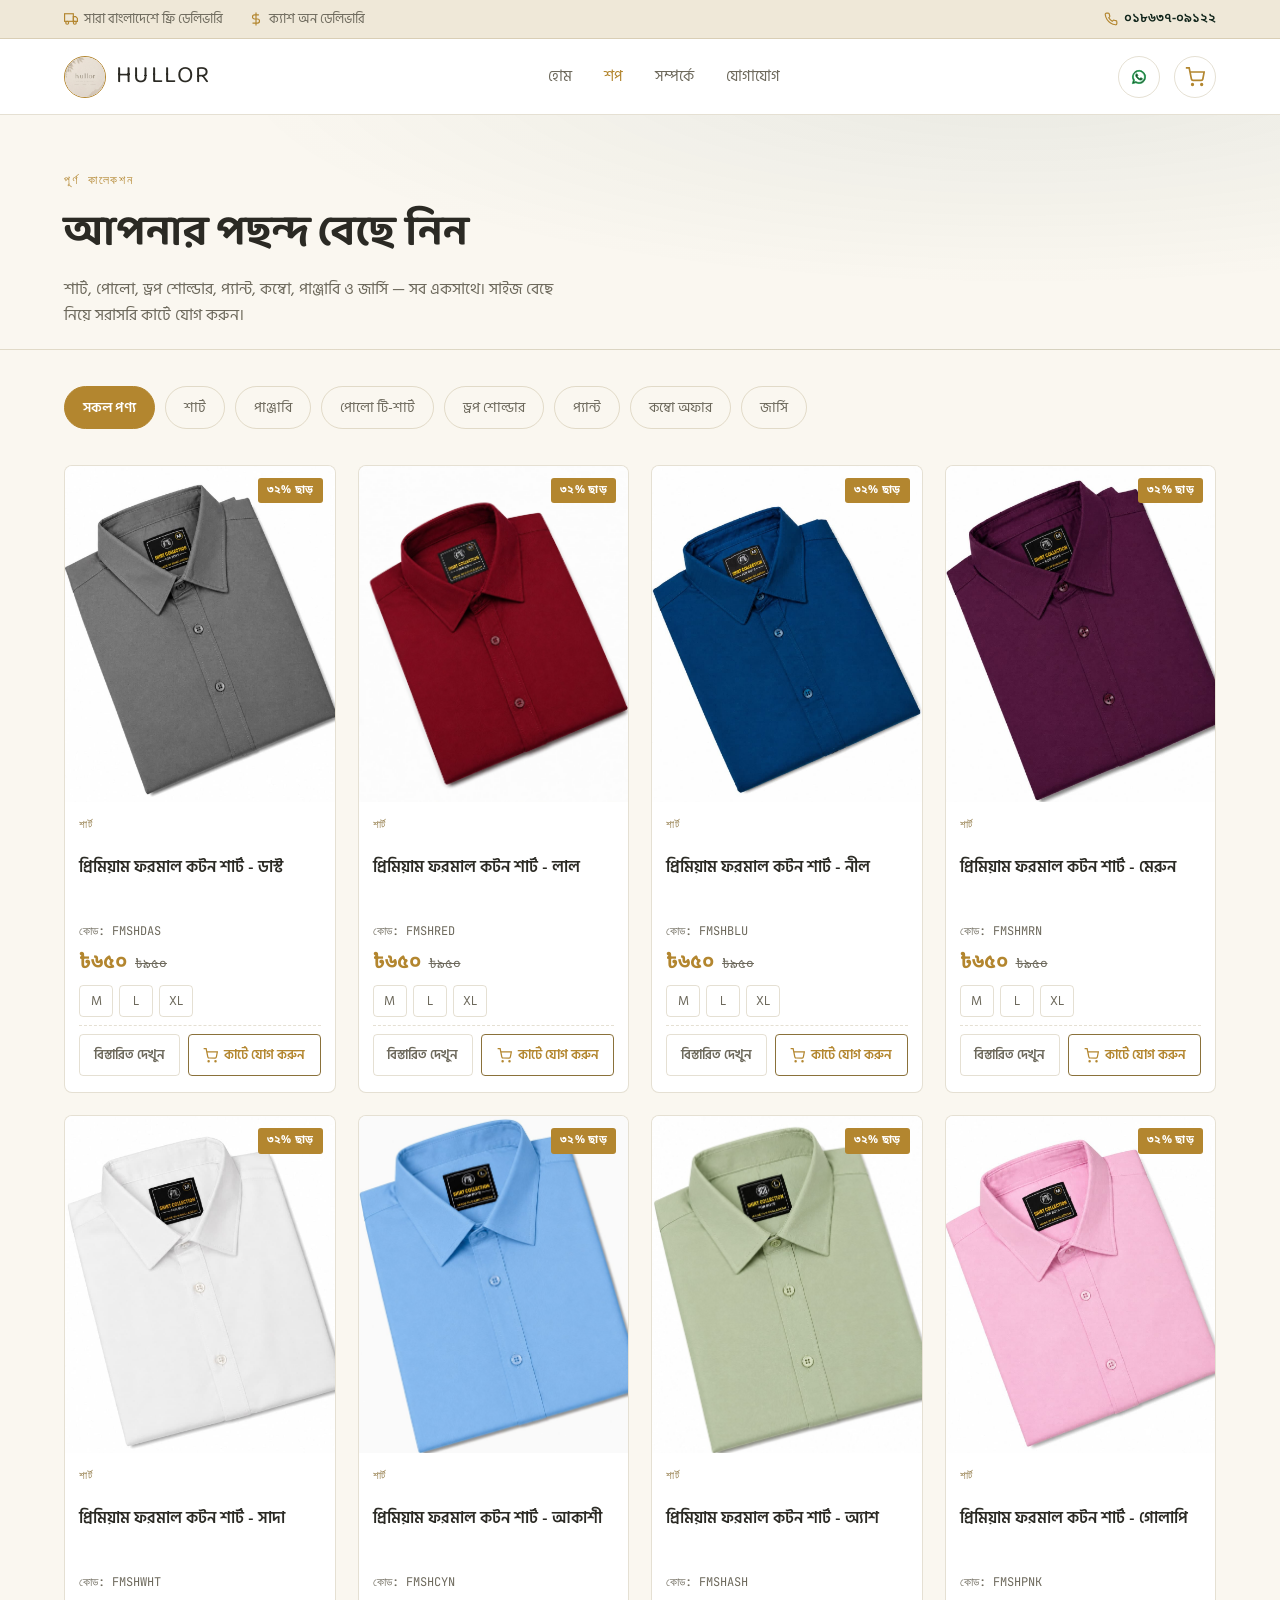
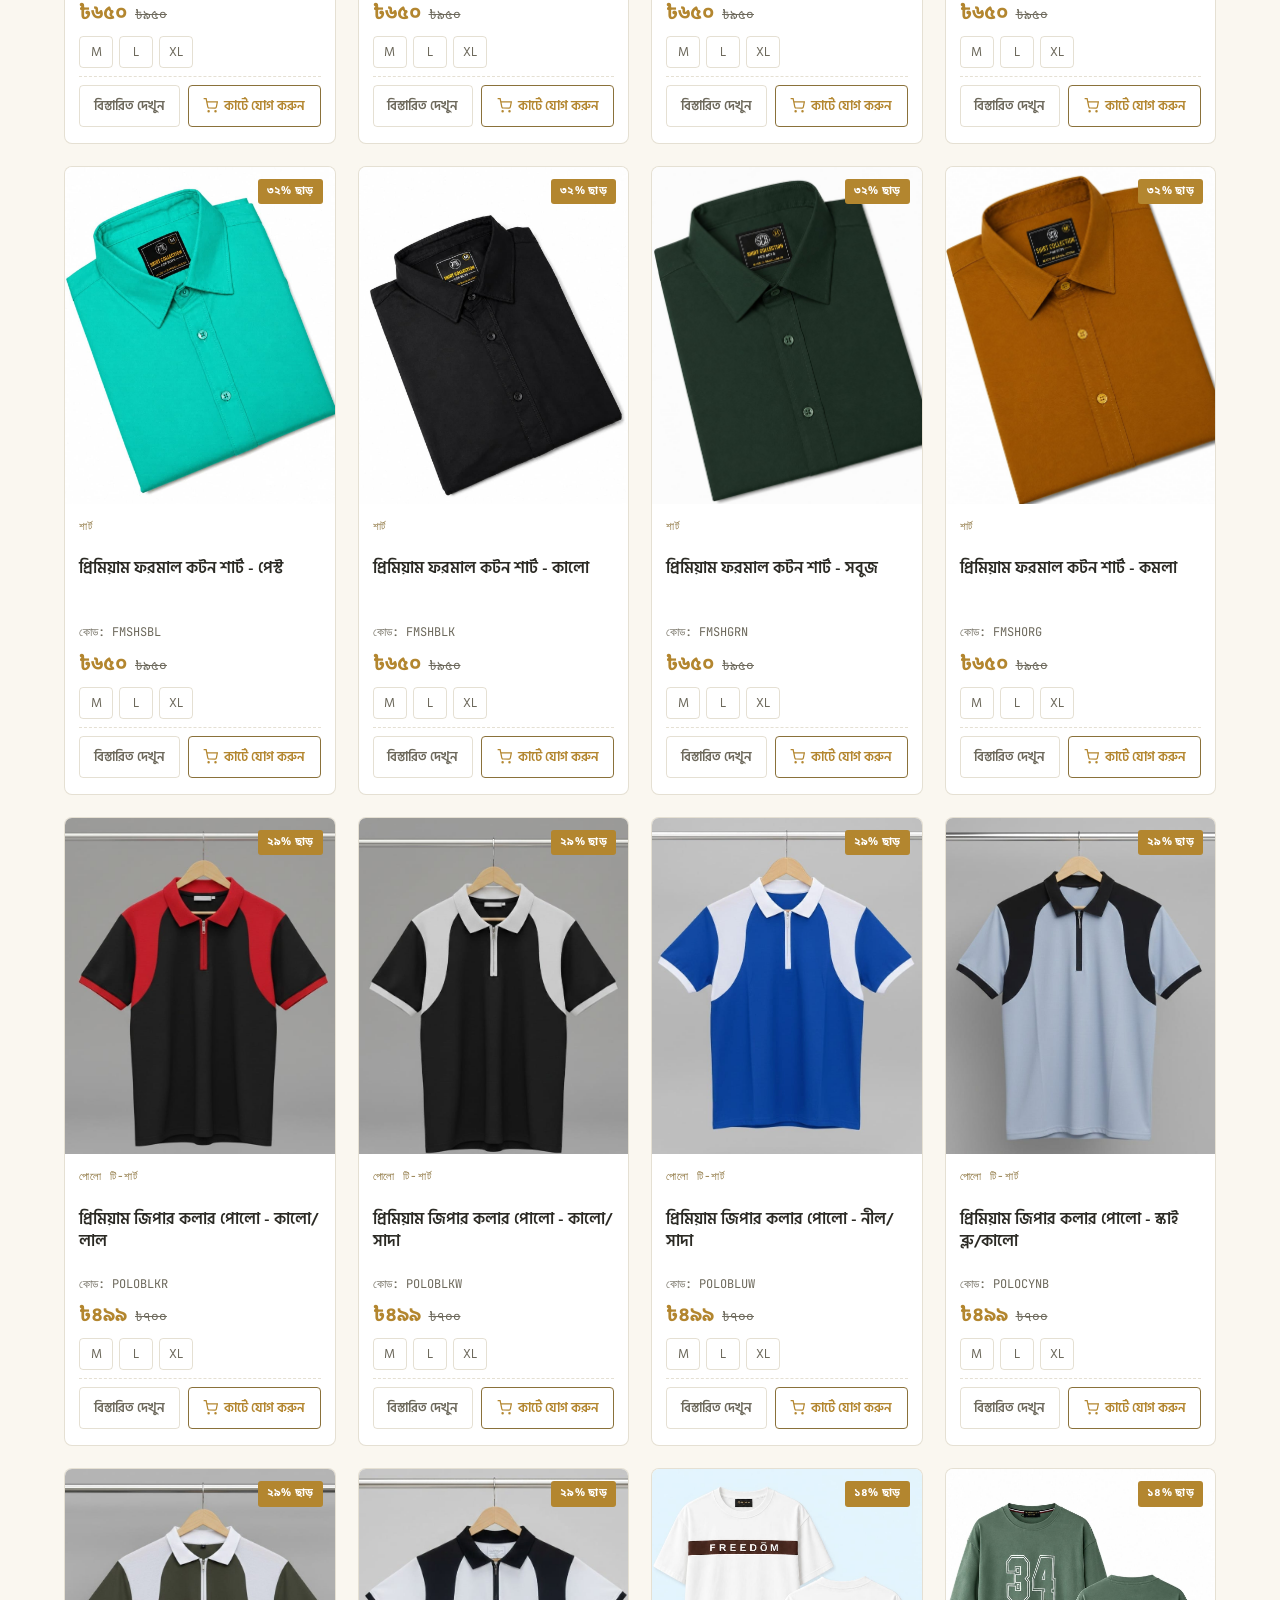
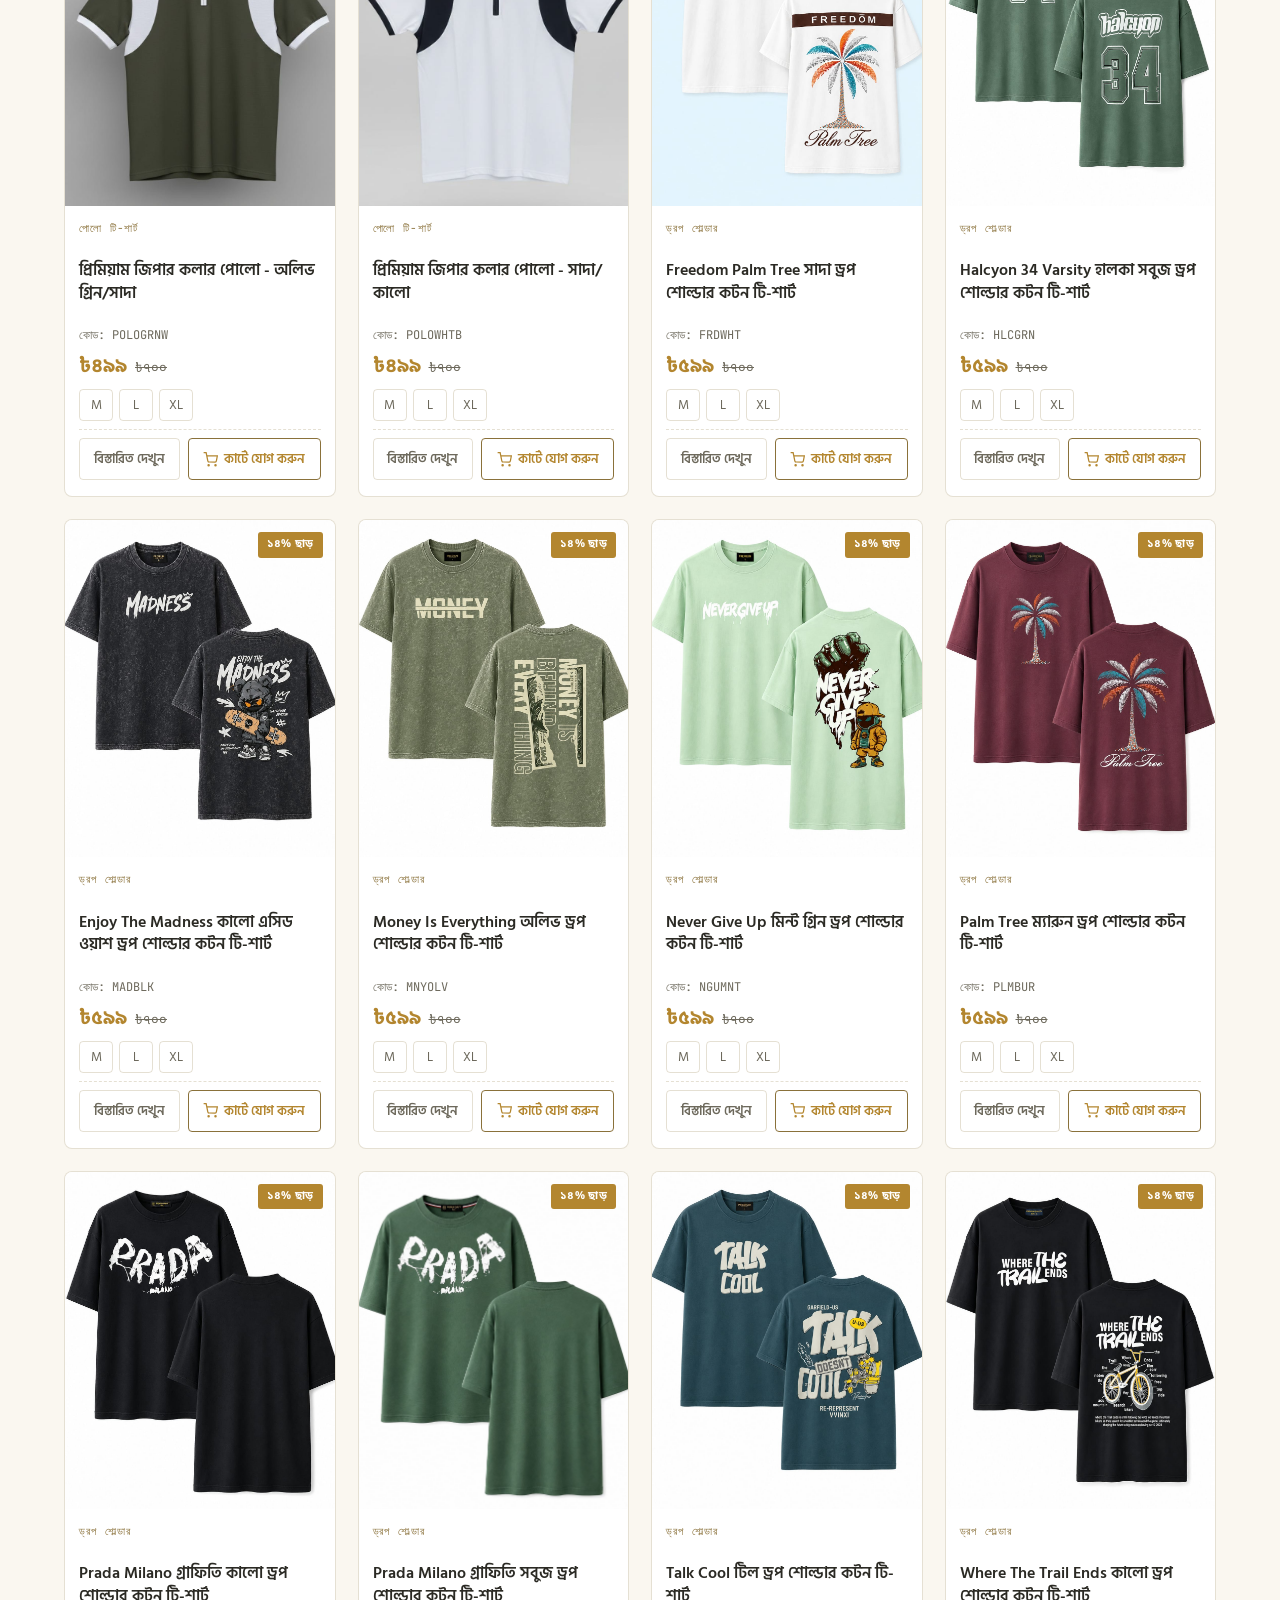
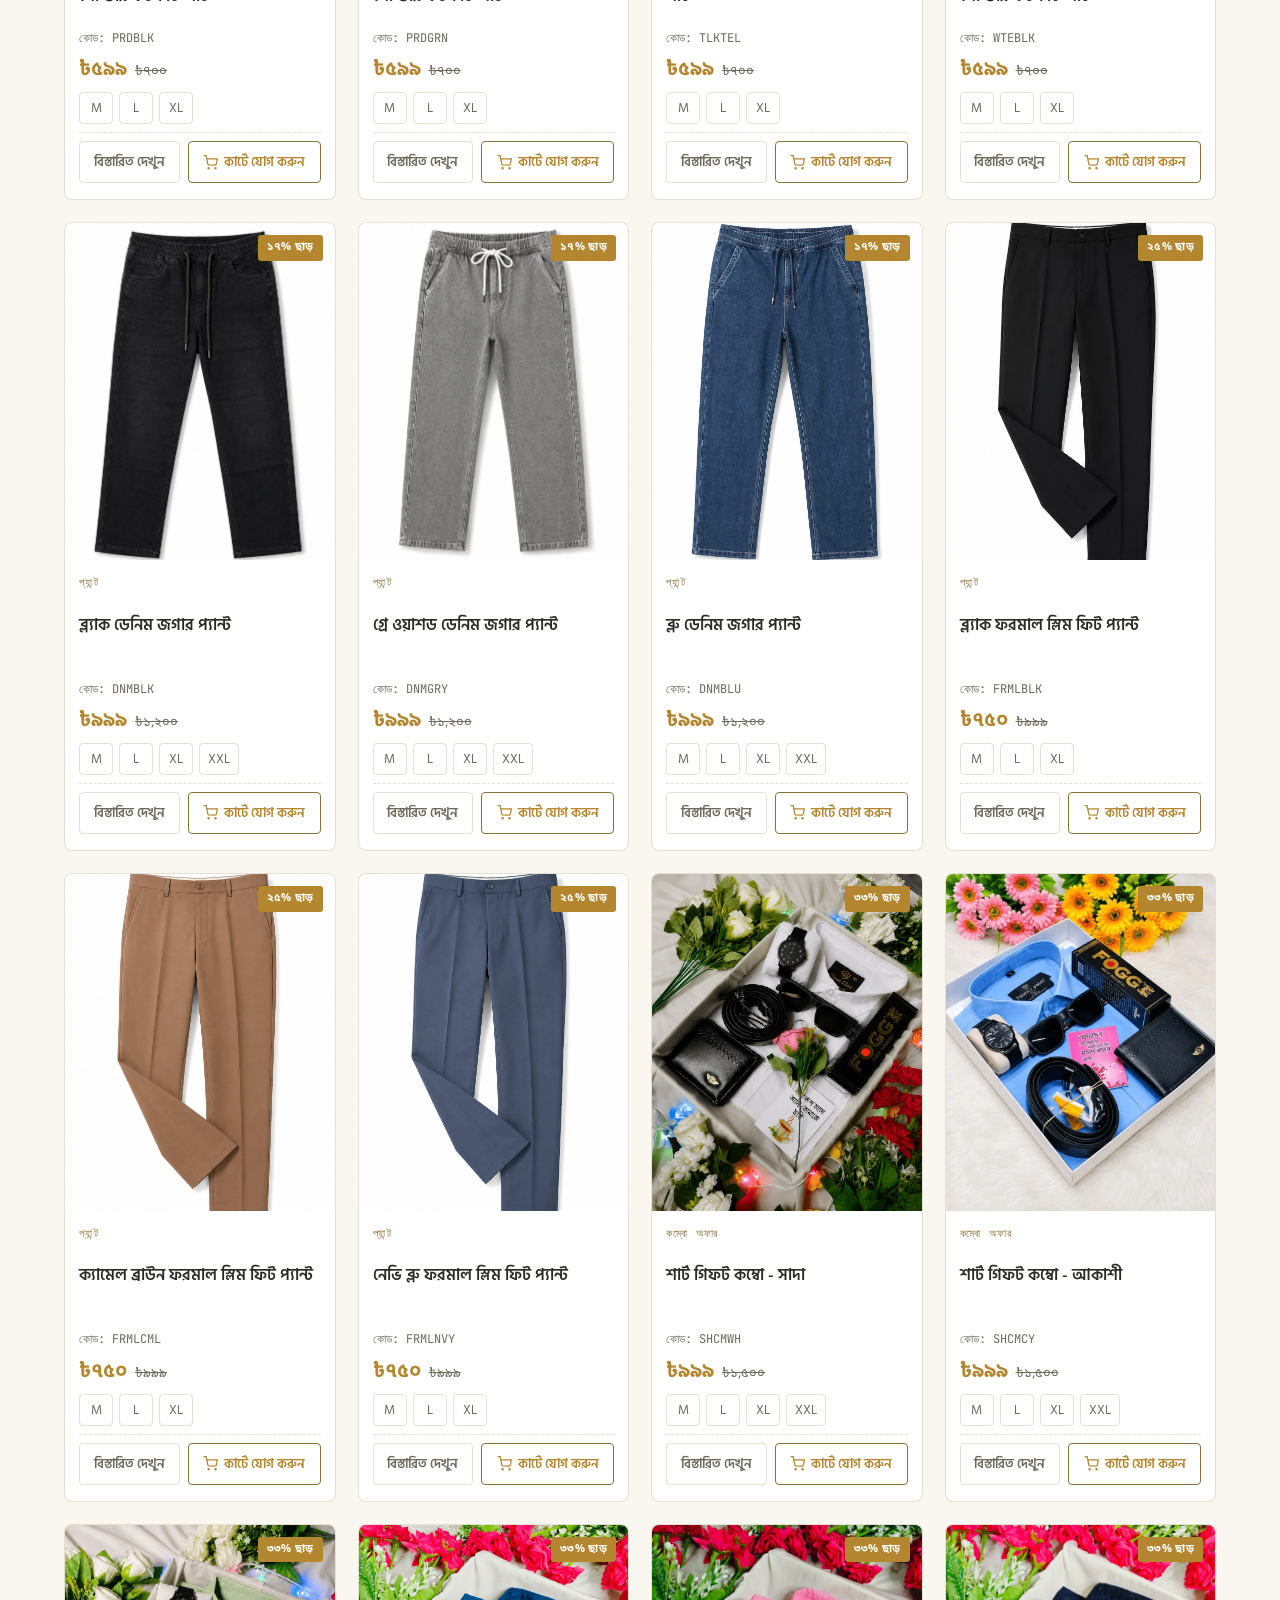
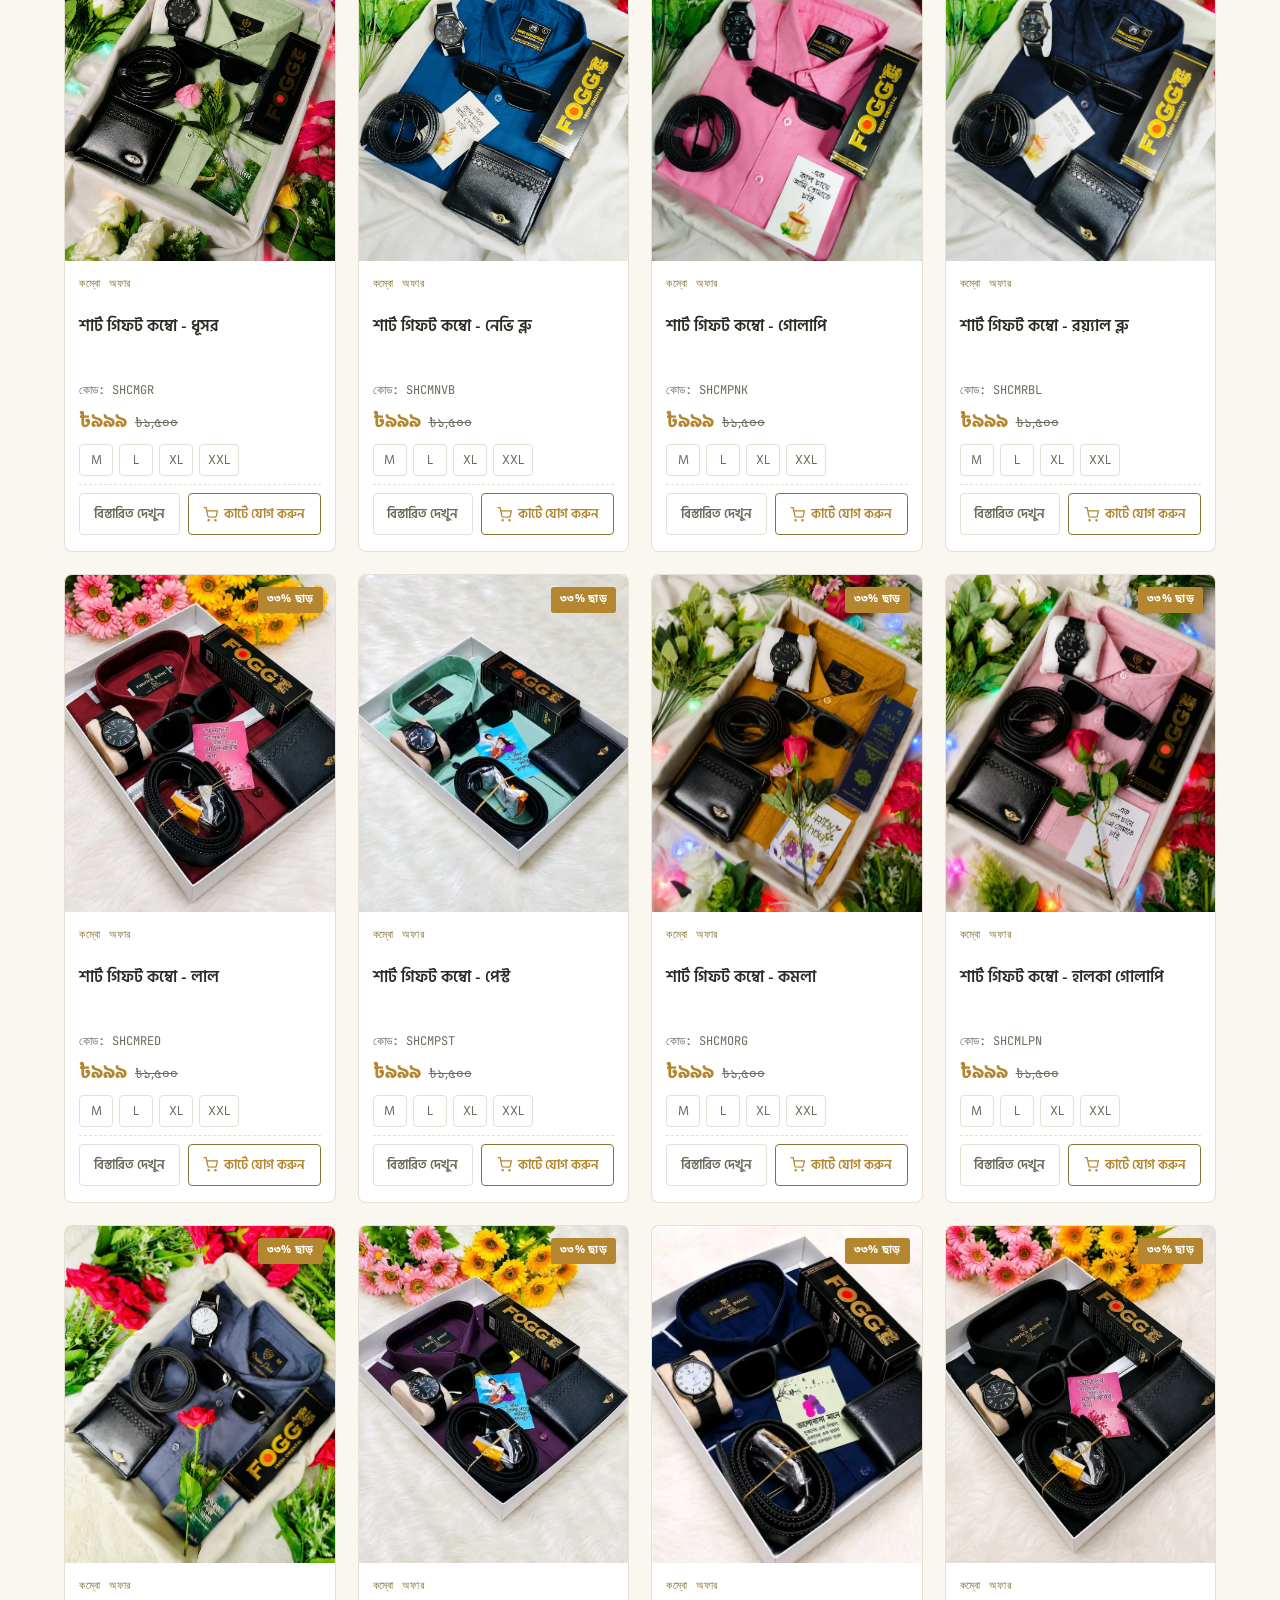
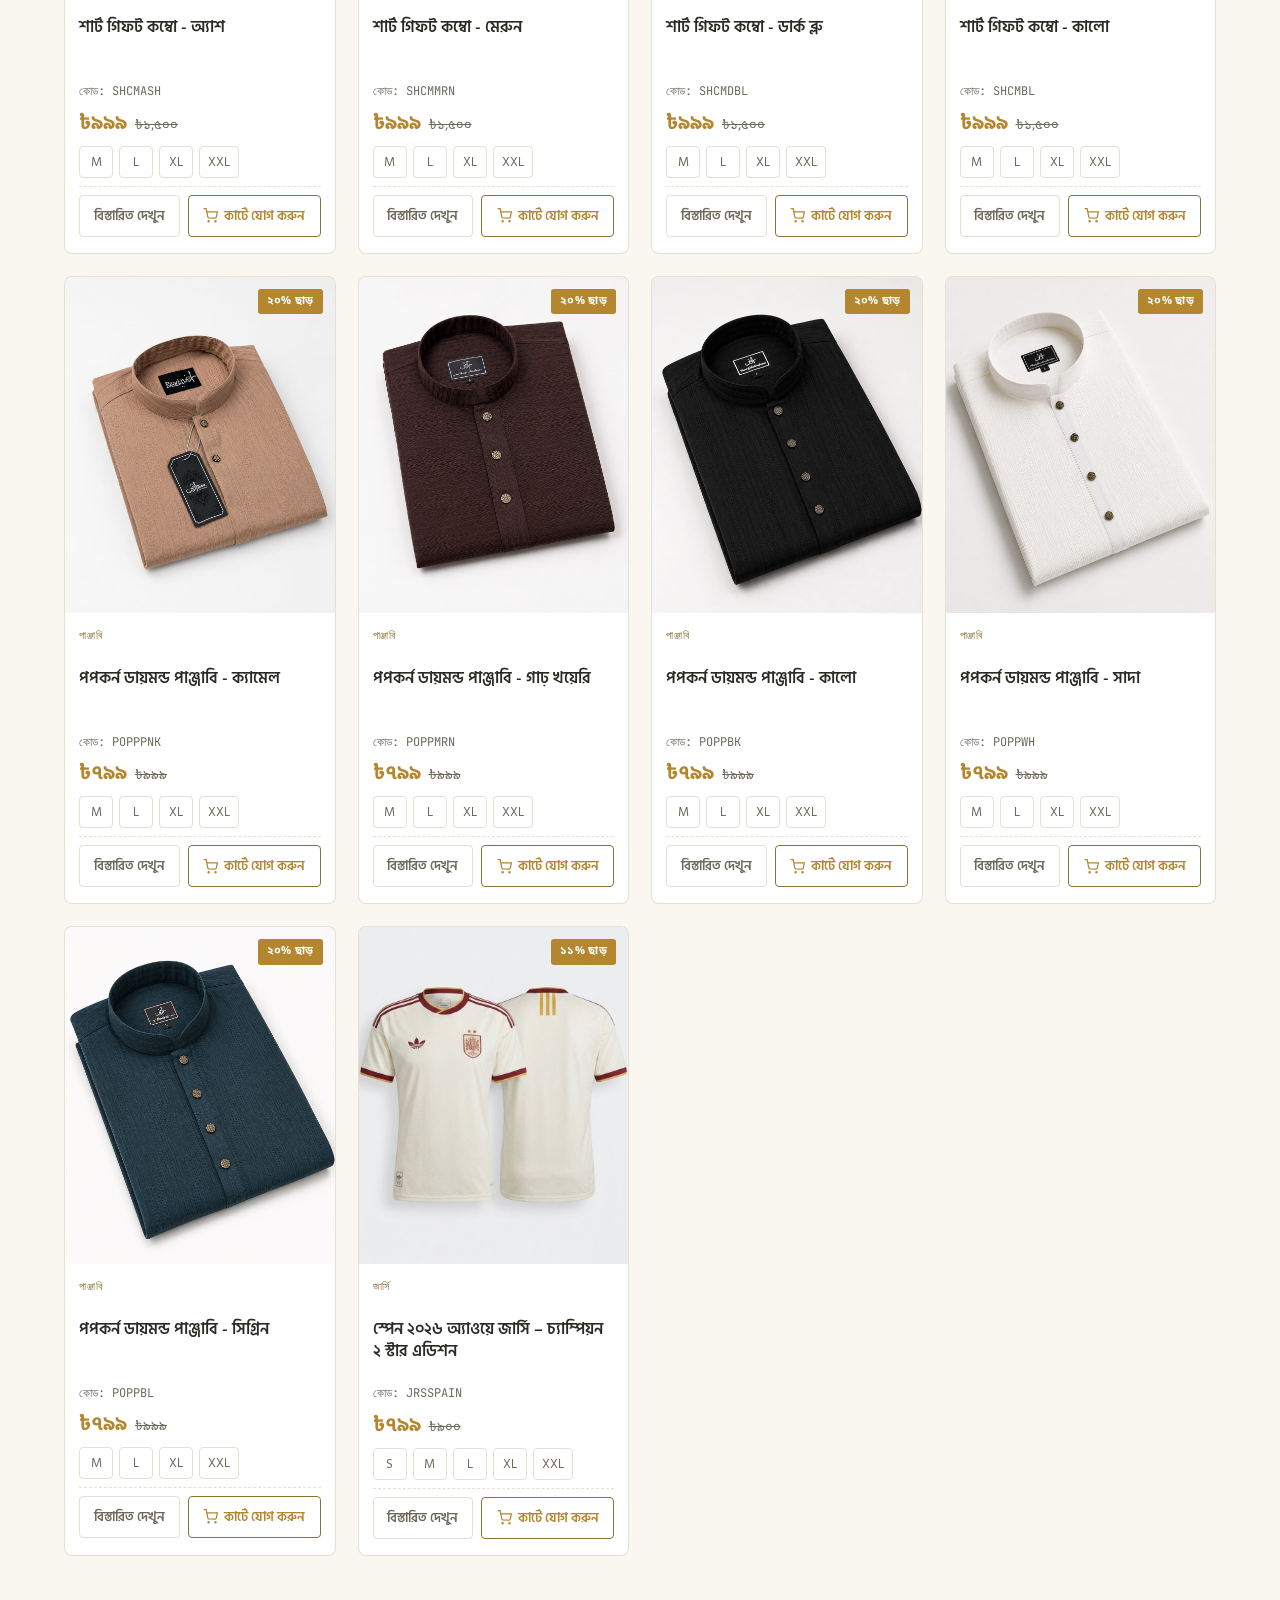
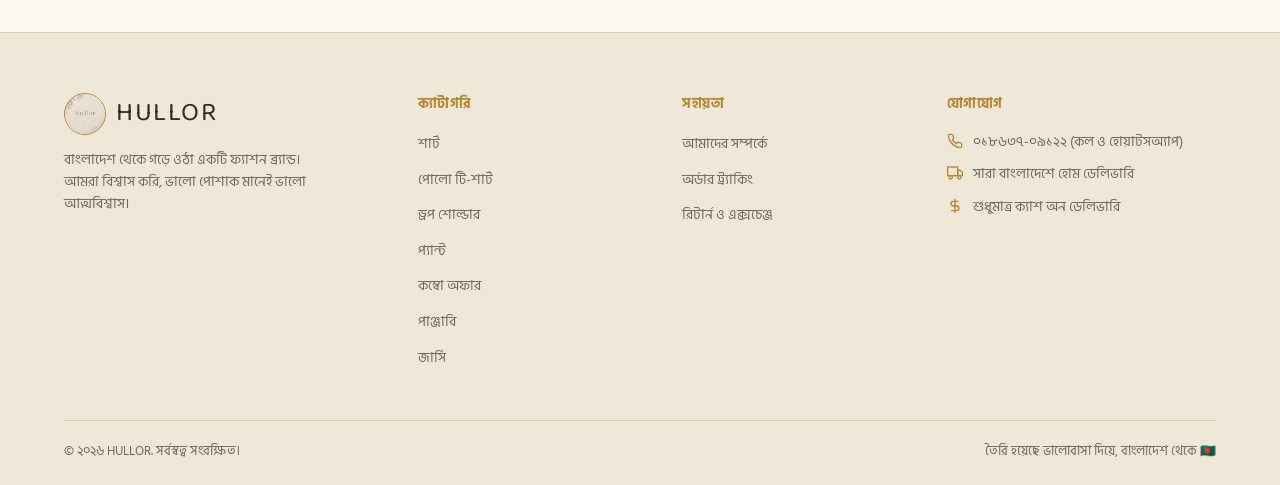
==== commit b38cf1ab: "Update" ====
--- a/shop/index.html
+++ b/shop/index.html
@@ -6,7 +6,7 @@
 <meta name="viewport" content="width=device-width, initial-scale=1.0">
 <title>শপ | HULLOR — শার্ট, পোলো, পাঞ্জাবি, জার্সি ও আরও অনেক কিছু</title>
 <meta name="description" content="HULLOR-এর সম্পূর্ণ কালেকশন — শার্ট, পোলো টি-শার্ট, ড্রপ শোল্ডার, প্যান্ট, কম্বো, পাঞ্জাবি ও জার্সি। সারা বাংলাদেশে ফ্রি ডেলিভারি, ক্যাশ অন ডেলিভারি।">
-<link rel="icon" type="image/png" href="/images/favicon.png">
+<link rel="icon" type="image/png" href="/images/favicon.jpg">
 <link rel="preconnect" href="https://fonts.googleapis.com">
 <link rel="preconnect" href="https://fonts.gstatic.com" crossorigin>
 <link href="https://fonts.googleapis.com/css2?family=Baloo+Da+2:wght@500;600;700;800&family=Hind+Siliguri:wght@400;500;600;700&family=Noto+Sans+Bengali:wght@400;500;600;700&family=JetBrains+Mono:wght@400;600&display=swap" rel="stylesheet">
--- a/css/style.css
+++ b/css/style.css
@@ -1,21 +1,21 @@
 /* =========================================================
-   HULLOR — ডিজাইন টোকেন
+   HULLOR — ডিজাইন টোকেন (LIGHT MODE)
    ========================================================= */
 :root {
-  --bg: #101210;
-  --bg-soft: #171a16;
-  --panel: #182119;
-  --panel-2: #1c261e;
+  --bg: #faf7f0;          /* cream — page background */
+  --bg-soft: #f1ece0;      /* soft off-white / warm ash — drawer, inputs */
+  --panel: #ffffff;        /* white — cards, modals, elevated surfaces */
+  --panel-2: #efe8d8;      /* ash — topbar, about, footer */
   --green: #1f4a37;
   --green-deep: #12261c;
   --green-light: #2e6b4d;
-  --gold: #c8a24a;
-  --gold-light: #e6c978;
-  --gold-dim: #8a713a;
-  --cream: #f4efe1;
-  --muted: #a9b3a7;
-  --line: rgba(200, 162, 74, 0.22);
-  --danger: #c9634a;
+  --gold: #b3862f;         /* deep gold — primary accent, buttons, icons */
+  --gold-light: #c8a24a;   /* mid gold — hover states */
+  --gold-dim: #8a713a;     /* bronze gold — subtle borders, small labels */
+  --ink: #2b2a24;          /* primary text — warm charcoal */
+  --muted: #6d695c;        /* secondary text — ash grey-brown */
+  --line: rgba(138, 113, 58, 0.22);
+  --danger: #b1442c;
 
   --font-display: "Baloo Da 2", "Hind Siliguri", sans-serif;
   --font-body: "Hind Siliguri", "Noto Sans Bengali", sans-serif;
@@ -34,7 +34,7 @@
 body {
   margin: 0;
   background: var(--bg);
-  color: var(--cream);
+  color: var(--ink);
   font-family: var(--font-body);
   font-size: 16px;
   line-height: 1.6;
@@ -58,7 +58,7 @@
 }
 
 :focus-visible {
-  outline: 2px solid var(--gold-light);
+  outline: 2px solid var(--gold);
   outline-offset: 3px;
 }
 
@@ -78,7 +78,7 @@
    TOP UTILITY BAR
    ========================================================= */
 .topbar {
-  background: var(--green-deep);
+  background: var(--panel-2);
   border-bottom: 1px solid var(--line);
   font-size: 13px;
 }
@@ -92,7 +92,7 @@
 }
 .topbar-item { display: flex; align-items: center; gap: 6px; white-space: nowrap; }
 .topbar-item svg { width: 14px; height: 14px; stroke: var(--gold); flex-shrink: 0; }
-.topbar a.topbar-phone { color: var(--gold-light); font-weight: 600; font-family: var(--font-number); }
+.topbar a.topbar-phone { color: var(--green-deep); font-weight: 600; font-family: var(--font-number); }
 .topbar-scroll { display: flex; gap: 26px; overflow-x: auto; scrollbar-width: none; }
 .topbar-scroll::-webkit-scrollbar { display: none; }
 
@@ -103,13 +103,13 @@
   position: sticky;
   top: 0;
   z-index: 60;
-  background: rgba(14, 16, 14, 0.98);
+  background: rgba(255, 255, 255, 0.97);
   border-bottom: 1px solid var(--line);
   height: var(--nav-h);
 }
 /* নোট: এখানে ইচ্ছাকৃতভাবে backdrop-filter ব্যবহার করা হয়নি —
    backdrop-filter/filter/transform কোনো ancestor-এ থাকলে সেটি তার
-   position:fixed চাইল্ড (যেমন মোবাইল মেনু .nav-links)-এর জন্য নতুন
+   position:fixed চাইল্ড (যেমন মোবাইলে মেনু .nav-links)-এর জন্য নতুন
    containing block তৈরি করে, ফলে মোবাইলে মেনু ভুল জায়গায় (হেডারের
    উপরে আটকে) দেখায়। তাই সলিড ব্যাকগ্রাউন্ড ব্যবহার করা হয়েছে। */
 .nav .container {
@@ -125,7 +125,7 @@
   font-family: var(--font-display);
   font-size: 24px;
   letter-spacing: 0.06em;
-  color: var(--cream);
+  color: var(--ink);
 }
 .nav-links { display: flex; align-items: center; gap: 28px; }
 .nav-links a {
@@ -135,7 +135,7 @@
   padding: 4px 2px;
   transition: color 0.2s;
 }
-.nav-links a:hover, .nav-links a.active { color: var(--gold-light); }
+.nav-links a:hover, .nav-links a.active { color: var(--gold); }
 .nav-links a::after {
   content: "";
   position: absolute;
@@ -156,16 +156,16 @@
   border: 1px solid var(--line);
   border-radius: 50%;
   background: transparent;
-  color: var(--cream);
+  color: var(--ink);
   transition: border-color 0.2s, background 0.2s;
 }
-.icon-btn:hover { border-color: var(--gold); background: var(--panel); }
-.icon-btn svg { width: 20px; height: 20px; stroke: var(--gold-light); }
+.icon-btn:hover { border-color: var(--gold); background: var(--panel-2); }
+.icon-btn svg { width: 20px; height: 20px; stroke: var(--gold); }
 .cart-count {
   position: absolute;
   top: -4px; right: -4px;
   background: var(--gold);
-  color: var(--bg);
+  color: var(--panel);
   font-family: var(--font-number);
   font-size: 11px;
   font-weight: 700;
@@ -183,8 +183,8 @@
   padding: 96px 0 72px;
   overflow: hidden;
   background:
-    radial-gradient(ellipse at 80% -10%, rgba(31, 74, 55, 0.55), transparent 55%),
-    radial-gradient(ellipse at 10% 110%, rgba(200, 162, 74, 0.10), transparent 45%),
+    radial-gradient(ellipse at 80% -10%, rgba(31, 74, 55, 0.10), transparent 55%),
+    radial-gradient(ellipse at 10% 110%, rgba(179, 134, 47, 0.12), transparent 45%),
     var(--bg);
 }
 .hero::before {
@@ -195,7 +195,7 @@
     linear-gradient(var(--line) 1px, transparent 1px),
     linear-gradient(90deg, var(--line) 1px, transparent 1px);
   background-size: 64px 64px;
-  opacity: 0.25;
+  opacity: 0.4;
   mask-image: radial-gradient(ellipse at 70% 20%, black, transparent 60%);
   pointer-events: none;
 }
@@ -222,9 +222,9 @@
   font-size: clamp(38px, 5.2vw, 66px);
   line-height: 1.12;
   margin: 0 0 22px;
-  color: var(--cream);
-}
-.hero h1 span { color: var(--gold-light); }
+  color: var(--ink);
+}
+.hero h1 span { color: var(--gold); }
 .hero p.lead {
   font-size: 17px;
   color: var(--muted);
@@ -248,17 +248,17 @@
   transition: transform 0.15s ease, background 0.2s, border-color 0.2s, color 0.2s;
 }
 .btn:active { transform: translateY(1px); }
-.btn-gold { background: var(--gold); color: #191b16; }
+.btn-gold { background: var(--gold); color: #ffffff; }
 .btn-gold:hover { background: var(--gold-light); }
-.btn-outline { background: transparent; border-color: var(--gold-dim); color: var(--cream); }
-.btn-outline:hover { border-color: var(--gold); color: var(--gold-light); }
+.btn-outline { background: transparent; border-color: var(--gold-dim); color: var(--ink); }
+.btn-outline:hover { border-color: var(--gold); color: var(--gold); }
 .btn-full { width: 100%; }
 .btn-block { display: flex; width: 100%; }
 .btn[disabled] { opacity: 0.5; pointer-events: none; }
 
 .hero-stats { display: flex; gap: 30px; }
 .hero-stats div { border-left: 1px solid var(--line); padding-left: 14px; }
-.hero-stats b { display: block; font-family: var(--font-number); font-size: 26px; color: var(--gold-light); }
+.hero-stats b { display: block; font-family: var(--font-number); font-size: 26px; color: var(--gold); }
 .hero-stats span { font-size: 13px; color: var(--muted); }
 
 .hero-tag-visual {
@@ -295,7 +295,7 @@
 .hero-dot {
   width: 8px; height: 8px;
   border-radius: 50%;
-  background: rgba(244, 239, 225, 0.35);
+  background: rgba(250, 247, 240, 0.55);
   border: none;
   padding: 0;
   transition: background 0.2s, transform 0.2s;
@@ -306,7 +306,7 @@
   position: absolute;
   bottom: 18px; left: 18px; right: 18px;
   display: block;
-  background: rgba(16, 18, 16, 0.82);
+  background: rgba(18, 16, 10, 0.78);
   border: 1px solid var(--gold-dim);
   border-radius: 4px;
   padding: 12px 16px;
@@ -341,7 +341,7 @@
 }
 .trust-item:first-child { border-left: none; }
 .trust-item svg { width: 26px; height: 26px; stroke: var(--gold); flex-shrink: 0; }
-.trust-item b { display: block; font-size: 14px; color: var(--cream); }
+.trust-item b { display: block; font-size: 14px; color: var(--ink); }
 .trust-item span { font-size: 12.5px; color: var(--muted); }
 
 /* =========================================================
@@ -360,7 +360,7 @@
   font-family: var(--font-display);
   font-size: clamp(28px, 3.4vw, 38px);
   margin: 8px 0 0;
-  color: var(--cream);
+  color: var(--ink);
 }
 .section-head p { color: var(--muted); margin: 8px 0 0; max-width: 50ch; }
 
@@ -382,8 +382,8 @@
   font-size: 14px;
   transition: all 0.2s;
 }
-.cat-tab:hover { border-color: var(--gold); color: var(--cream); }
-.cat-tab.active { background: var(--gold); border-color: var(--gold); color: #191b16; font-weight: 600; }
+.cat-tab:hover { border-color: var(--gold); color: var(--ink); }
+.cat-tab.active { background: var(--gold); border-color: var(--gold); color: #ffffff; font-weight: 600; }
 
 /* =========================================================
    PRODUCT GRID — "hang tag" card
@@ -404,7 +404,7 @@
   transition: border-color 0.25s, transform 0.25s;
 }
 .p-card:hover { border-color: var(--gold); transform: translateY(-3px); }
-.p-media { position: relative; aspect-ratio: 4 / 5; overflow: hidden; background: var(--green-deep); }
+.p-media { position: relative; aspect-ratio: 4 / 5; overflow: hidden; background: var(--panel-2); }
 .p-media img { width: 100%; height: 100%; object-fit: cover; transition: transform 0.5s ease; }
 .p-card:hover .p-media img { transform: scale(1.05); }
 .p-badge {
@@ -412,7 +412,7 @@
   position: absolute;
   top: 12px; right: 12px;
   background: var(--gold);
-  color: #191b16;
+  color: #ffffff;
   font-size: 11px;
   font-weight: 700;
   padding: 4px 9px;
@@ -421,10 +421,10 @@
 }
 .p-body { padding: 14px 14px 16px; display: flex; flex-direction: column; gap: 6px; flex: 1; }
 .p-cat { font-family: var(--font-mono); font-size: 11px; letter-spacing: 0.08em; color: var(--gold-dim); text-transform: uppercase; }
-.p-name { font-size: 16px; font-weight: 600; color: var(--cream); line-height: 1.4; min-height: 44px; }
+.p-name { font-size: 16px; font-weight: 600; color: var(--ink); line-height: 1.4; min-height: 44px; }
 .p-code { font-family: var(--font-mono); font-size: 12px; color: var(--muted); }
 .p-price-row { display: flex; align-items: baseline; gap: 8px; }
-.p-price { font-family: var(--font-number); font-weight: 700; font-size: 20px; color: var(--gold-light); }
+.p-price { font-family: var(--font-number); font-weight: 700; font-size: 20px; color: var(--gold); }
 .p-price-old { font-family: var(--font-number); font-size: 13px; color: var(--muted); text-decoration: line-through; }
 
 .p-sizes { display: flex; gap: 6px; flex-wrap: wrap; }
@@ -439,8 +439,8 @@
   text-align: center;
   transition: all 0.15s;
 }
-.size-chip:hover { border-color: var(--gold); color: var(--cream); }
-.size-chip.selected { background: var(--gold); border-color: var(--gold); color: #191b16; font-weight: 700; }
+.size-chip:hover { border-color: var(--gold); color: var(--ink); }
+.size-chip.selected { background: var(--gold); border-color: var(--gold); color: #ffffff; font-weight: 700; }
 
 .p-dashline {
   border-top: 1px dashed var(--line);
@@ -459,13 +459,13 @@
   transition: all 0.2s;
   white-space: nowrap;
 }
-.btn-view-details:hover { border-color: var(--gold); color: var(--cream); }
+.btn-view-details:hover { border-color: var(--gold); color: var(--ink); }
 .add-cart-btn {
   flex: 1.4;
   padding: 10px 10px;
   background: transparent;
   border: 1px solid var(--gold-dim);
-  color: var(--gold-light);
+  color: var(--gold);
   border-radius: 4px;
   font-size: 12.5px;
   font-weight: 600;
@@ -476,7 +476,7 @@
   transition: all 0.2s;
   white-space: nowrap;
 }
-.add-cart-btn:hover { background: var(--gold); border-color: var(--gold); color: #191b16; }
+.add-cart-btn:hover { background: var(--gold); border-color: var(--gold); color: #ffffff; }
 .add-cart-btn svg { width: 15px; height: 15px; flex-shrink: 0; }
 
 /* =========================================================
@@ -502,10 +502,10 @@
   border: 1px solid var(--gold-dim);
 }
 .about-visual img { width: 100%; height: 100%; object-fit: cover; }
-.about-text h2 { font-family: var(--font-display); font-size: clamp(26px, 3vw, 34px); margin: 0 0 16px; }
+.about-text h2 { font-family: var(--font-display); font-size: clamp(26px, 3vw, 34px); margin: 0 0 16px; color: var(--ink); }
 .about-text p { color: var(--muted); margin: 0 0 14px; max-width: 54ch; }
 .about-text ul { display: grid; gap: 10px; margin-top: 20px; }
-.about-text li { display: flex; gap: 10px; align-items: flex-start; font-size: 14.5px; color: var(--cream); }
+.about-text li { display: flex; gap: 10px; align-items: flex-start; font-size: 14.5px; color: var(--ink); }
 .about-text li svg { width: 18px; height: 18px; stroke: var(--gold); flex-shrink: 0; margin-top: 2px; }
 
 /* =========================================================
@@ -519,12 +519,12 @@
 .shop-banner {
   padding: 56px 0 20px;
   background:
-    radial-gradient(ellipse at 80% -20%, rgba(31, 74, 55, 0.5), transparent 55%),
+    radial-gradient(ellipse at 80% -20%, rgba(31, 74, 55, 0.08), transparent 55%),
     var(--bg);
   border-bottom: 1px solid var(--line);
 }
 .shop-banner .eyebrow { display: block; margin-bottom: 10px; }
-.shop-banner h1 { font-family: var(--font-display); font-size: clamp(30px, 4vw, 42px); margin: 0 0 10px; }
+.shop-banner h1 { font-family: var(--font-display); font-size: clamp(30px, 4vw, 42px); margin: 0 0 10px; color: var(--ink); }
 .shop-banner p { color: var(--muted); max-width: 56ch; margin: 0; }
 
 /* =========================================================
@@ -532,12 +532,12 @@
    ========================================================= */
 .btn-whatsapp { background: #25D366; color: #0b1a10; }
 .btn-whatsapp:hover { background: #33e478; }
-.icon-btn.whatsapp svg { stroke: #25D366; }
+.icon-btn.whatsapp svg { stroke: #1ea852; }
 
 /* =========================================================
    FOOTER
    ========================================================= */
-.footer { background: var(--green-deep); border-top: 1px solid var(--line); padding: 60px 0 24px; }
+.footer { background: var(--panel-2); border-top: 1px solid var(--line); padding: 60px 0 24px; }
 .footer-grid {
   display: grid;
   grid-template-columns: 1.4fr 1fr 1fr 1.2fr;
@@ -545,12 +545,12 @@
   padding-bottom: 40px;
   border-bottom: 1px solid var(--line);
 }
-.footer-brand .brand-word { font-size: 26px; }
+.footer-brand .brand-word { font-size: 26px; color: var(--ink); }
 .footer-brand p { color: var(--muted); font-size: 14px; margin: 14px 0 0; max-width: 34ch; }
-.footer h4 { font-size: 14px; color: var(--gold-light); margin: 0 0 16px; letter-spacing: 0.03em; }
+.footer h4 { font-size: 14px; color: var(--gold); margin: 0 0 16px; letter-spacing: 0.03em; }
 .footer ul li { margin-bottom: 10px; }
 .footer ul a { color: var(--muted); font-size: 14px; transition: color 0.2s; }
-.footer ul a:hover { color: var(--gold-light); }
+.footer ul a:hover { color: var(--gold); }
 .footer-contact li { display: flex; gap: 10px; align-items: flex-start; color: var(--muted); font-size: 14px; margin-bottom: 12px; }
 .footer-contact svg { width: 16px; height: 16px; stroke: var(--gold); flex-shrink: 0; margin-top: 2px; }
 .footer-bottom { display: flex; justify-content: space-between; padding-top: 20px; font-size: 12.5px; color: var(--muted); flex-wrap: wrap; gap: 10px; }
@@ -560,7 +560,7 @@
    ========================================================= */
 .overlay {
   position: fixed; inset: 0;
-  background: rgba(8, 10, 8, 0.65);
+  background: rgba(24, 21, 12, 0.5);
   backdrop-filter: blur(2px);
   z-index: 90;
   opacity: 0;
@@ -589,9 +589,9 @@
   padding: 20px 22px;
   border-bottom: 1px solid var(--line);
 }
-.drawer-head h3 { font-family: var(--font-display); font-size: 20px; margin: 0; }
+.drawer-head h3 { font-family: var(--font-display); font-size: 20px; margin: 0; color: var(--ink); }
 .drawer-close { background: none; border: none; color: var(--muted); width: 34px; height: 34px; display: flex; align-items: center; justify-content: center; border-radius: 50%; }
-.drawer-close:hover { color: var(--gold-light); background: var(--panel); }
+.drawer-close:hover { color: var(--gold); background: var(--panel-2); }
 .drawer-close svg { width: 18px; height: 18px; }
 
 .drawer-body { flex: 1; overflow-y: auto; padding: 16px 22px; }
@@ -606,20 +606,20 @@
   border-bottom: 1px solid var(--line);
 }
 .cart-item img { width: 66px; height: 82px; object-fit: cover; border-radius: 4px; border: 1px solid var(--line); }
-.cart-item-name { font-size: 14px; font-weight: 600; color: var(--cream); margin: 0 0 4px; }
+.cart-item-name { font-size: 14px; font-weight: 600; color: var(--ink); margin: 0 0 4px; }
 .cart-item-meta { font-size: 12.5px; color: var(--muted); margin: 0 0 8px; font-family: var(--font-mono); }
 .qty-stepper { display: inline-flex; align-items: center; border: 1px solid var(--line); border-radius: 4px; }
-.qty-stepper button { width: 26px; height: 26px; background: none; border: none; color: var(--gold-light); font-size: 15px; }
+.qty-stepper button { width: 26px; height: 26px; background: none; border: none; color: var(--gold); font-size: 15px; }
 .qty-stepper span { width: 26px; text-align: center; font-size: 13px; font-family: var(--font-number); }
 .cart-item-right { display: flex; flex-direction: column; align-items: flex-end; justify-content: space-between; }
-.cart-item-price { font-size: 14px; color: var(--gold-light); font-weight: 600; font-family: var(--font-number); }
+.cart-item-price { font-size: 14px; color: var(--gold); font-weight: 600; font-family: var(--font-number); }
 .remove-btn { background: none; border: none; color: var(--muted); font-size: 12px; text-decoration: underline; }
 .remove-btn:hover { color: var(--danger); }
 
 .drawer-foot { border-top: 1px solid var(--line); padding: 18px 22px 22px; }
 .summary-row { display: flex; justify-content: space-between; font-size: 14px; color: var(--muted); padding: 5px 0; }
-.summary-row b { color: var(--cream); font-family: var(--font-number); }
-.summary-total { display: flex; justify-content: space-between; font-family: var(--font-number); font-weight: 700; font-size: 20px; color: var(--gold-light); padding: 10px 0 16px; border-top: 1px dashed var(--line); margin-top: 6px; }
+.summary-row b { color: var(--ink); font-family: var(--font-number); }
+.summary-total { display: flex; justify-content: space-between; font-family: var(--font-number); font-weight: 700; font-size: 20px; color: var(--gold); padding: 10px 0 16px; border-top: 1px dashed var(--line); margin-top: 6px; }
 
 /* =========================================================
    CHECKOUT MODAL
@@ -649,10 +649,10 @@
   transition: transform 0.3s ease;
 }
 .modal.open .modal-card { transform: translateY(0); }
-.modal-close { position: absolute; top: 18px; right: 18px; background: rgba(16,18,16,0.85); border: 1px solid var(--line); color: var(--muted); width: 36px; height: 36px; border-radius: 50%; display: flex; align-items: center; justify-content: center; z-index: 20; }
-.modal-close:hover { color: var(--gold-light); background: var(--bg); border-color: var(--gold); }
+.modal-close { position: absolute; top: 18px; right: 18px; background: rgba(255,255,255,0.9); border: 1px solid var(--line); color: var(--muted); width: 36px; height: 36px; border-radius: 50%; display: flex; align-items: center; justify-content: center; z-index: 20; }
+.modal-close:hover { color: var(--gold); background: var(--panel-2); border-color: var(--gold); }
 .modal-close svg { width: 18px; height: 18px; }
-.modal-card h3 { font-family: var(--font-display); font-size: 24px; margin: 0 0 6px; }
+.modal-card h3 { font-family: var(--font-display); font-size: 24px; margin: 0 0 6px; color: var(--ink); }
 .modal-card > p.hint { color: var(--muted); font-size: 13.5px; margin: 0 0 24px; }
 
 .form-grid { display: grid; grid-template-columns: 1fr 1fr; gap: 14px; }
@@ -660,11 +660,11 @@
 .form-field.full { grid-column: 1 / -1; }
 .form-field label { font-size: 13px; color: var(--muted); }
 .form-field input, .form-field textarea, .form-field select {
-  background: var(--bg);
+  background: var(--bg-soft);
   border: 1px solid var(--line);
   border-radius: 5px;
   padding: 11px 12px;
-  color: var(--cream);
+  color: var(--ink);
   font-family: inherit;
   font-size: 14.5px;
 }
@@ -675,7 +675,7 @@
 .field-error { font-size: 12px; color: var(--danger); min-height: 14px; }
 
 .order-summary-box {
-  background: var(--bg);
+  background: var(--bg-soft);
   border: 1px dashed var(--line);
   border-radius: 6px;
   padding: 14px 16px;
@@ -687,12 +687,12 @@
   display: flex;
   gap: 10px;
   align-items: flex-start;
-  background: rgba(31, 74, 55, 0.35);
+  background: rgba(31, 74, 55, 0.08);
   border: 1px solid var(--green-light);
   border-radius: 6px;
   padding: 12px 14px;
   font-size: 13px;
-  color: var(--cream);
+  color: var(--ink);
   margin-bottom: 20px;
 }
 .payment-note svg { width: 18px; height: 18px; stroke: var(--gold); flex-shrink: 0; }
@@ -705,10 +705,10 @@
   display: flex; align-items: center; justify-content: center;
   margin: 0 auto 20px;
 }
-.success-view .check-circle svg { width: 32px; height: 32px; stroke: var(--gold-light); }
-.success-view h3 { margin-bottom: 8px; }
+.success-view .check-circle svg { width: 32px; height: 32px; stroke: var(--gold); }
+.success-view h3 { margin-bottom: 8px; color: var(--ink); }
 .success-view p { color: var(--muted); margin-bottom: 6px; }
-.success-view .order-id { font-family: var(--font-mono); color: var(--gold-light); font-size: 15px; margin-bottom: 24px; display: inline-block; border: 1px dashed var(--gold-dim); padding: 8px 16px; border-radius: 5px; }
+.success-view .order-id { font-family: var(--font-mono); color: var(--gold); font-size: 15px; margin-bottom: 24px; display: inline-block; border: 1px dashed var(--gold-dim); padding: 8px 16px; border-radius: 5px; }
 
 /* =========================================================
    PRODUCT DETAILS (QUICK VIEW) MODAL
@@ -734,7 +734,7 @@
   border-radius: 8px;
   overflow: hidden;
   border: 1px solid var(--gold-dim);
-  background: var(--green-deep);
+  background: var(--panel-2);
 }
 .pm-media img { width: 100%; height: 100%; object-fit: cover; }
 #pmBadge {
@@ -742,7 +742,7 @@
   position: absolute;
   top: 12px; right: 12px;
   background: var(--gold);
-  color: #191b16;
+  color: #ffffff;
   font-size: 11px;
   font-weight: 700;
   padding: 4px 9px;
@@ -750,17 +750,17 @@
 }
 .pm-info { display: flex; flex-direction: column; }
 #pmCat { font-family: var(--font-mono); font-size: 11px; letter-spacing: 0.08em; color: var(--gold-dim); text-transform: uppercase; }
-#pmName { font-family: var(--font-display); font-size: 24px; color: var(--cream); margin: 8px 0 4px; line-height: 1.3; }
+#pmName { font-family: var(--font-display); font-size: 24px; color: var(--ink); margin: 8px 0 4px; line-height: 1.3; }
 #pmCode { font-family: var(--font-mono); font-size: 13px; color: var(--muted); }
 .pm-price-row { display: flex; align-items: baseline; gap: 10px; margin: 12px 0 14px; }
-#pmPrice { font-family: var(--font-number); font-weight: 700; font-size: 26px; color: var(--gold-light); }
+#pmPrice { font-family: var(--font-number); font-weight: 700; font-size: 26px; color: var(--gold); }
 #pmOldPrice { font-family: var(--font-number); font-size: 14px; color: var(--muted); text-decoration: line-through; }
 #pmDesc { font-size: 14.5px; color: var(--muted); line-height: 1.7; margin: 0 0 16px; }
 
 .pm-specs { border: 1px dashed var(--line); border-radius: 6px; padding: 4px 14px; margin-bottom: 18px; }
 .pm-spec-row { display: flex; justify-content: space-between; gap: 10px; font-size: 13px; padding: 9px 0; border-bottom: 1px dashed var(--line); color: var(--muted); }
 .pm-spec-row:last-child { border-bottom: none; }
-.pm-spec-row b { color: var(--cream); text-align: right; font-weight: 500; }
+.pm-spec-row b { color: var(--ink); text-align: right; font-weight: 500; }
 
 .pm-size-label { font-size: 13px; color: var(--muted); margin-bottom: 8px; display: block; }
 #pmSizes { display: flex; gap: 8px; flex-wrap: wrap; margin-bottom: 20px; }
@@ -787,15 +787,15 @@
 .toast {
   background: var(--panel);
   border: 1px solid var(--gold);
-  color: var(--cream);
+  color: var(--ink);
   padding: 12px 20px;
   border-radius: 6px;
   font-size: 14px;
   display: flex; align-items: center; gap: 10px;
-  box-shadow: 0 10px 30px rgba(0,0,0,0.4);
+  box-shadow: 0 10px 30px rgba(43, 42, 36, 0.18);
   animation: toast-in 0.25s ease;
 }
-.toast svg { width: 16px; height: 16px; stroke: var(--gold-light); }
+.toast svg { width: 16px; height: 16px; stroke: var(--gold); }
 @keyframes toast-in { from { opacity: 0; transform: translateY(10px);} to { opacity:1; transform: translateY(0);} }
 
 /* =========================================================
@@ -832,9 +832,9 @@
     align-items: center; justify-content: center;
     border: 1px solid var(--line);
     border-radius: 50%;
-    background: none; color: var(--cream);
+    background: none; color: var(--ink);
   }
-  .menu-toggle svg { width: 20px; height: 20px; stroke: var(--gold-light); }
+  .menu-toggle svg { width: 20px; height: 20px; stroke: var(--gold); }
   .product-grid { grid-template-columns: repeat(2, 1fr); gap: 14px; }
   .p-btn-row { flex-direction: column; }
   .btn-view-details, .add-cart-btn { flex: none; width: 100%; }
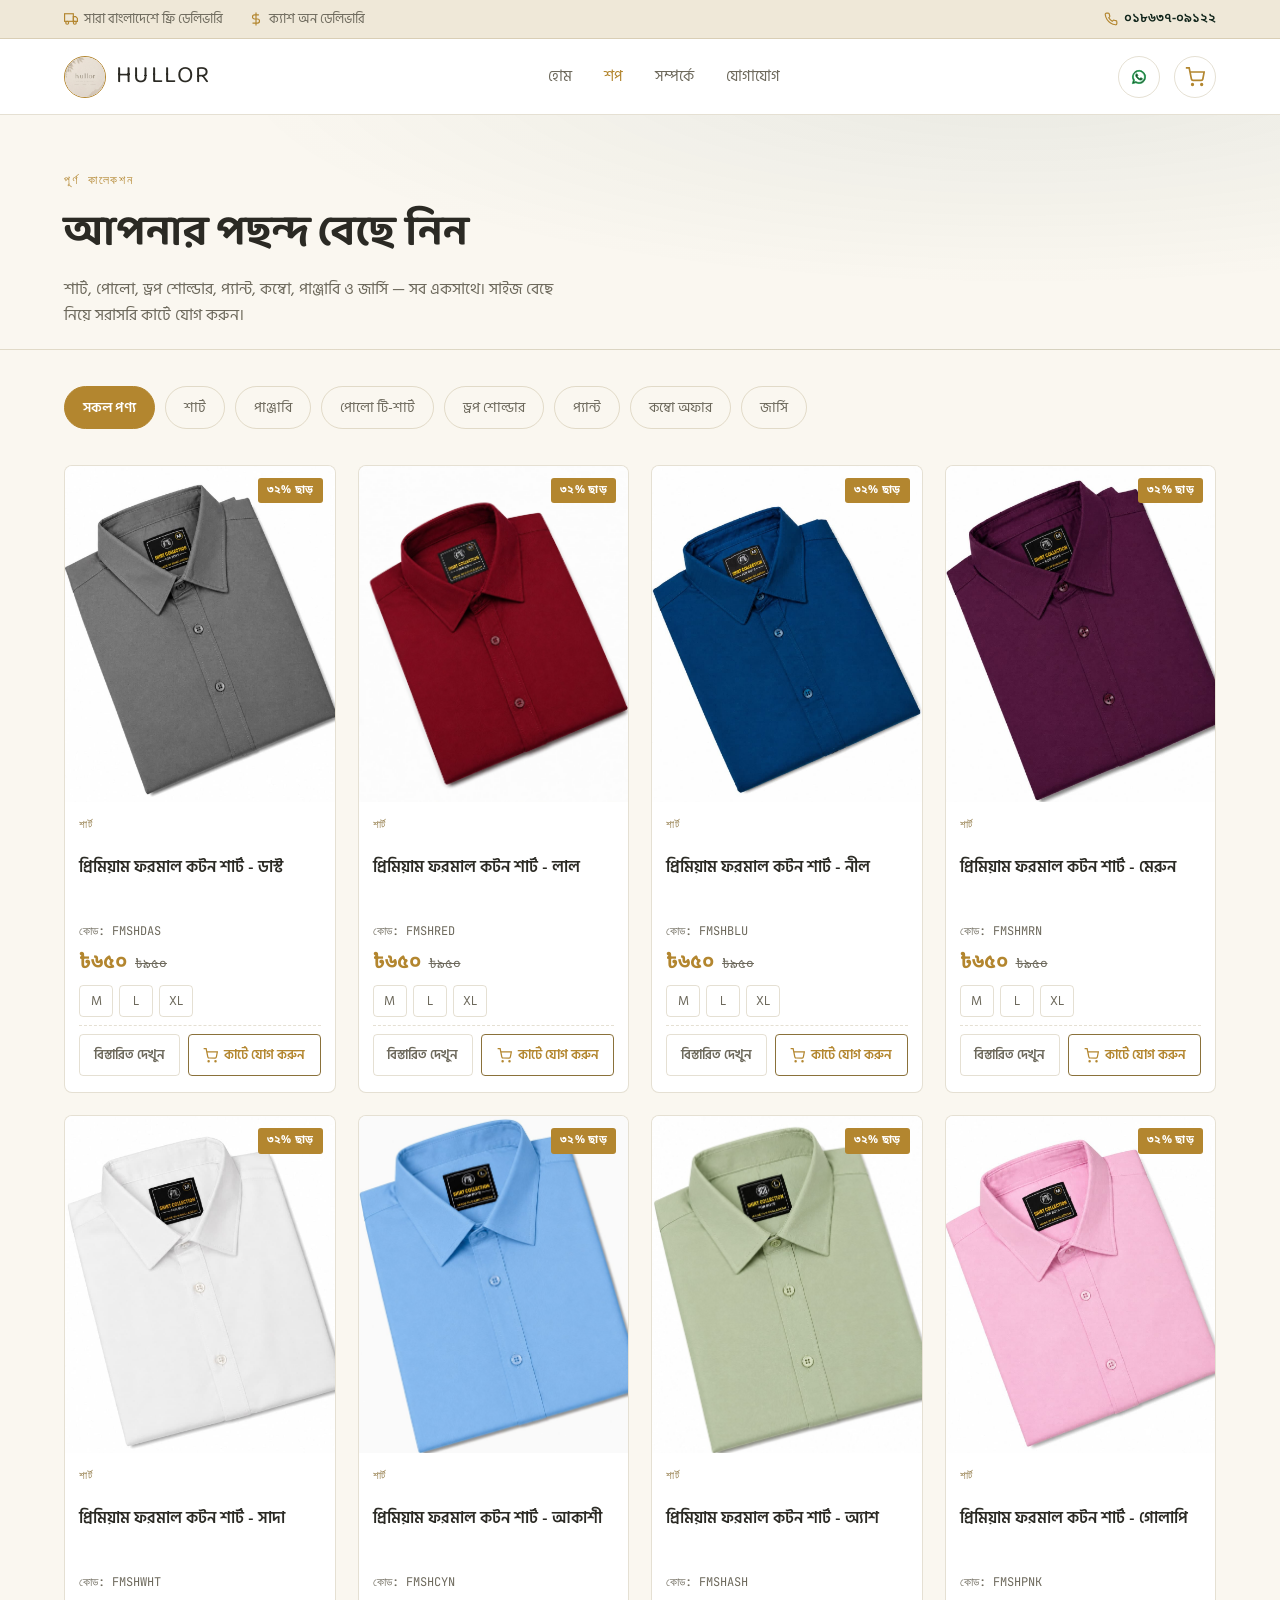
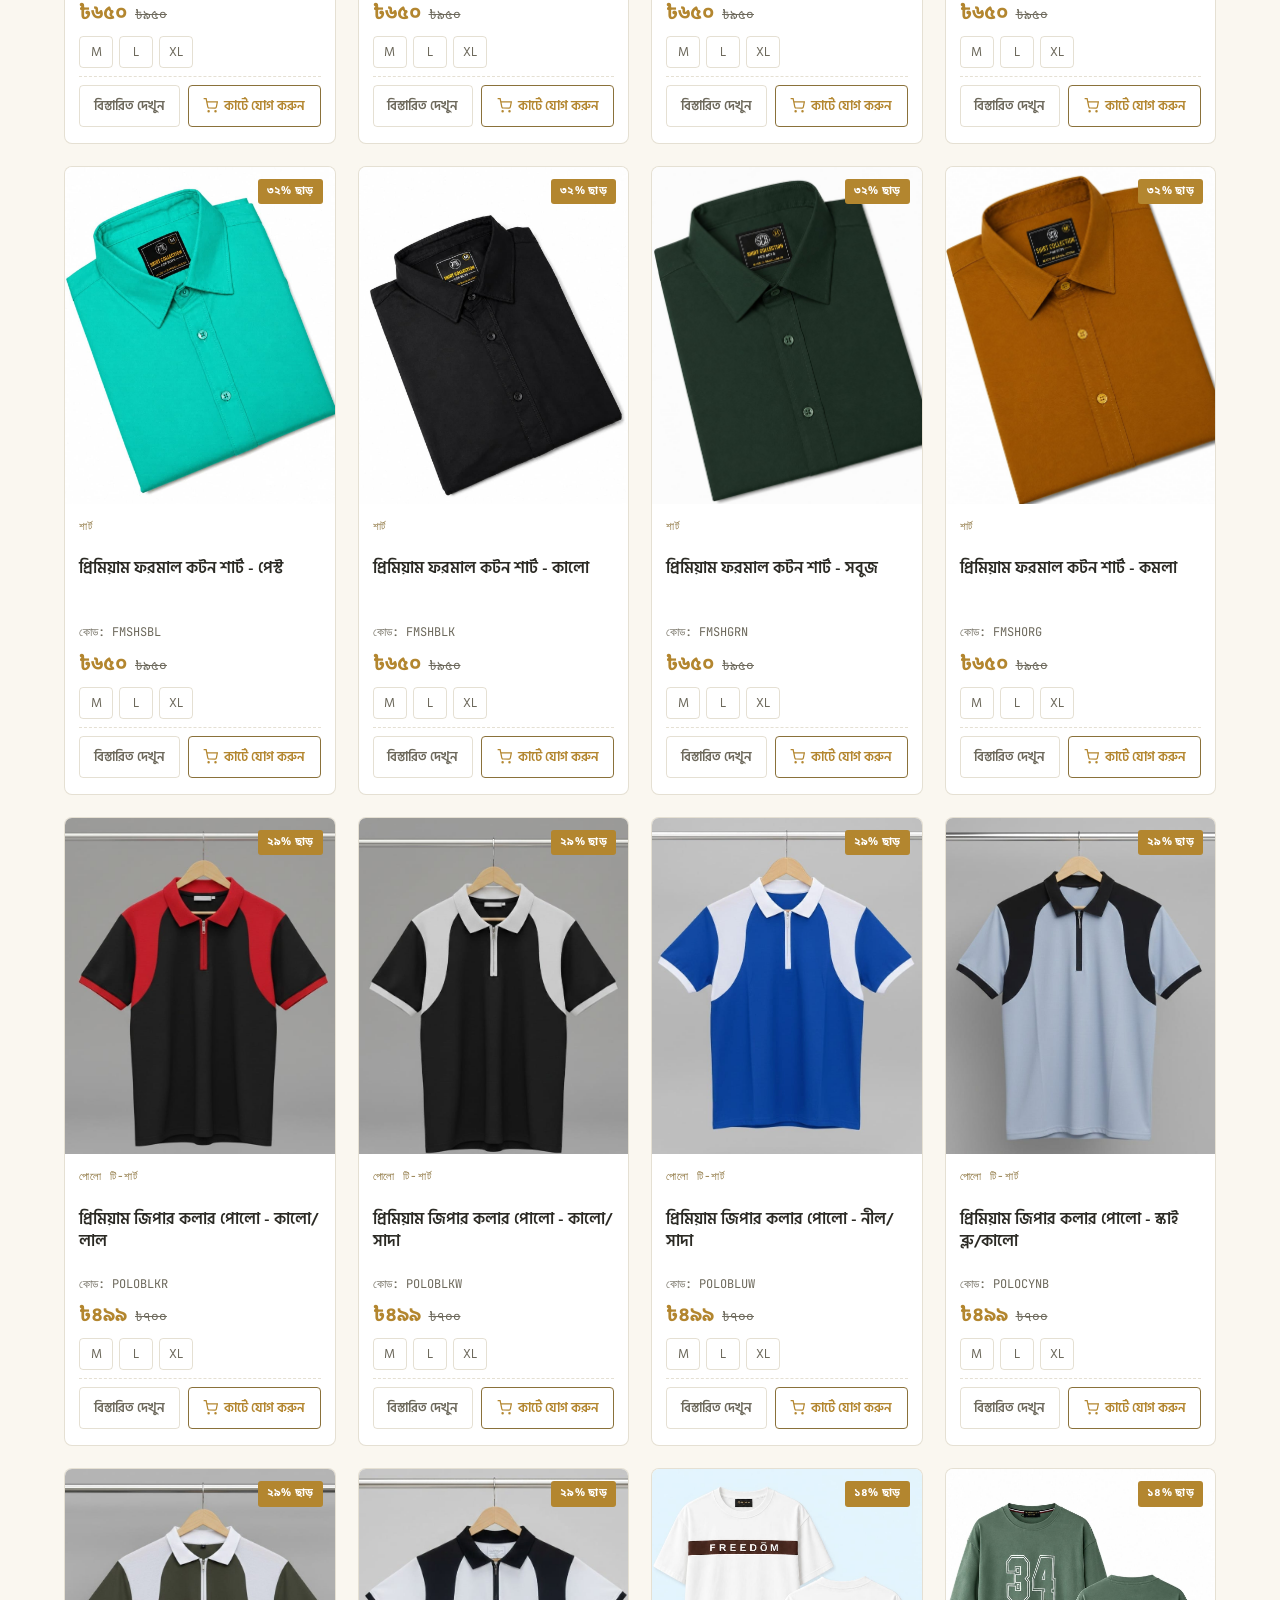
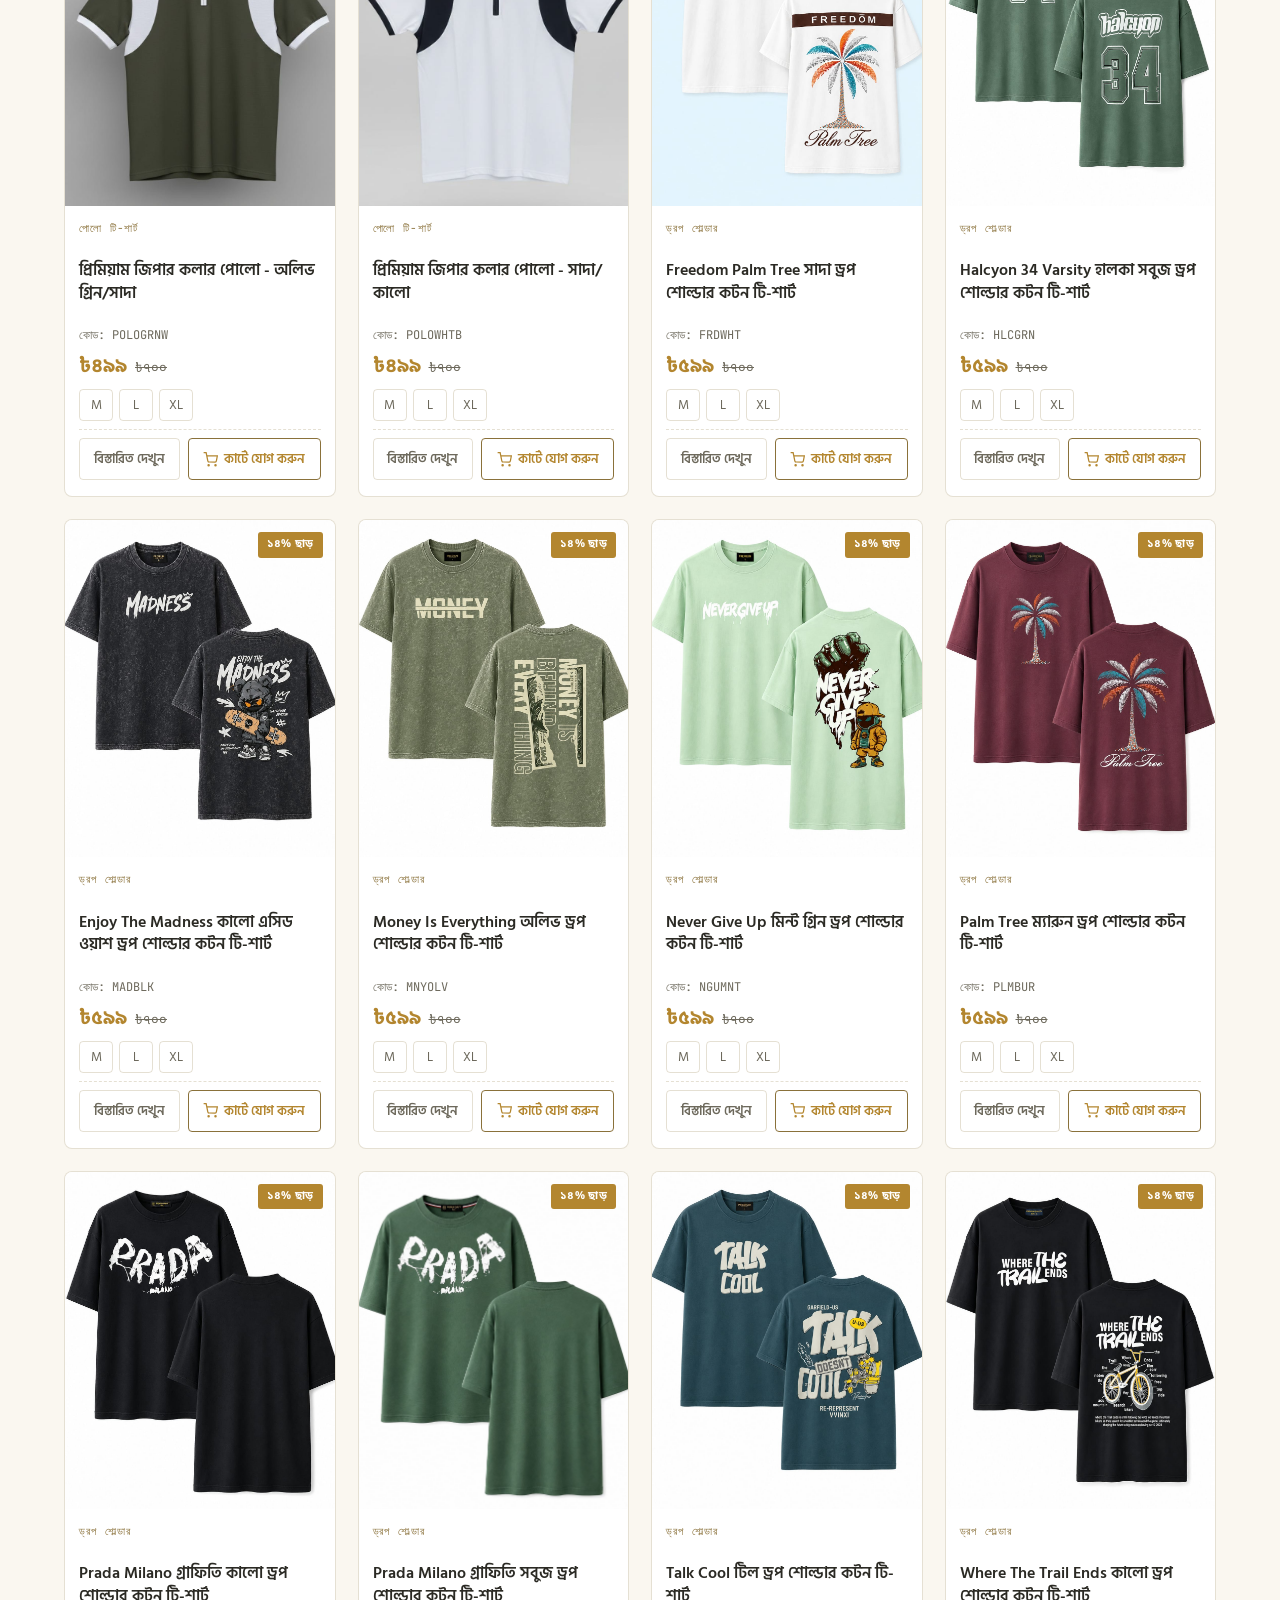
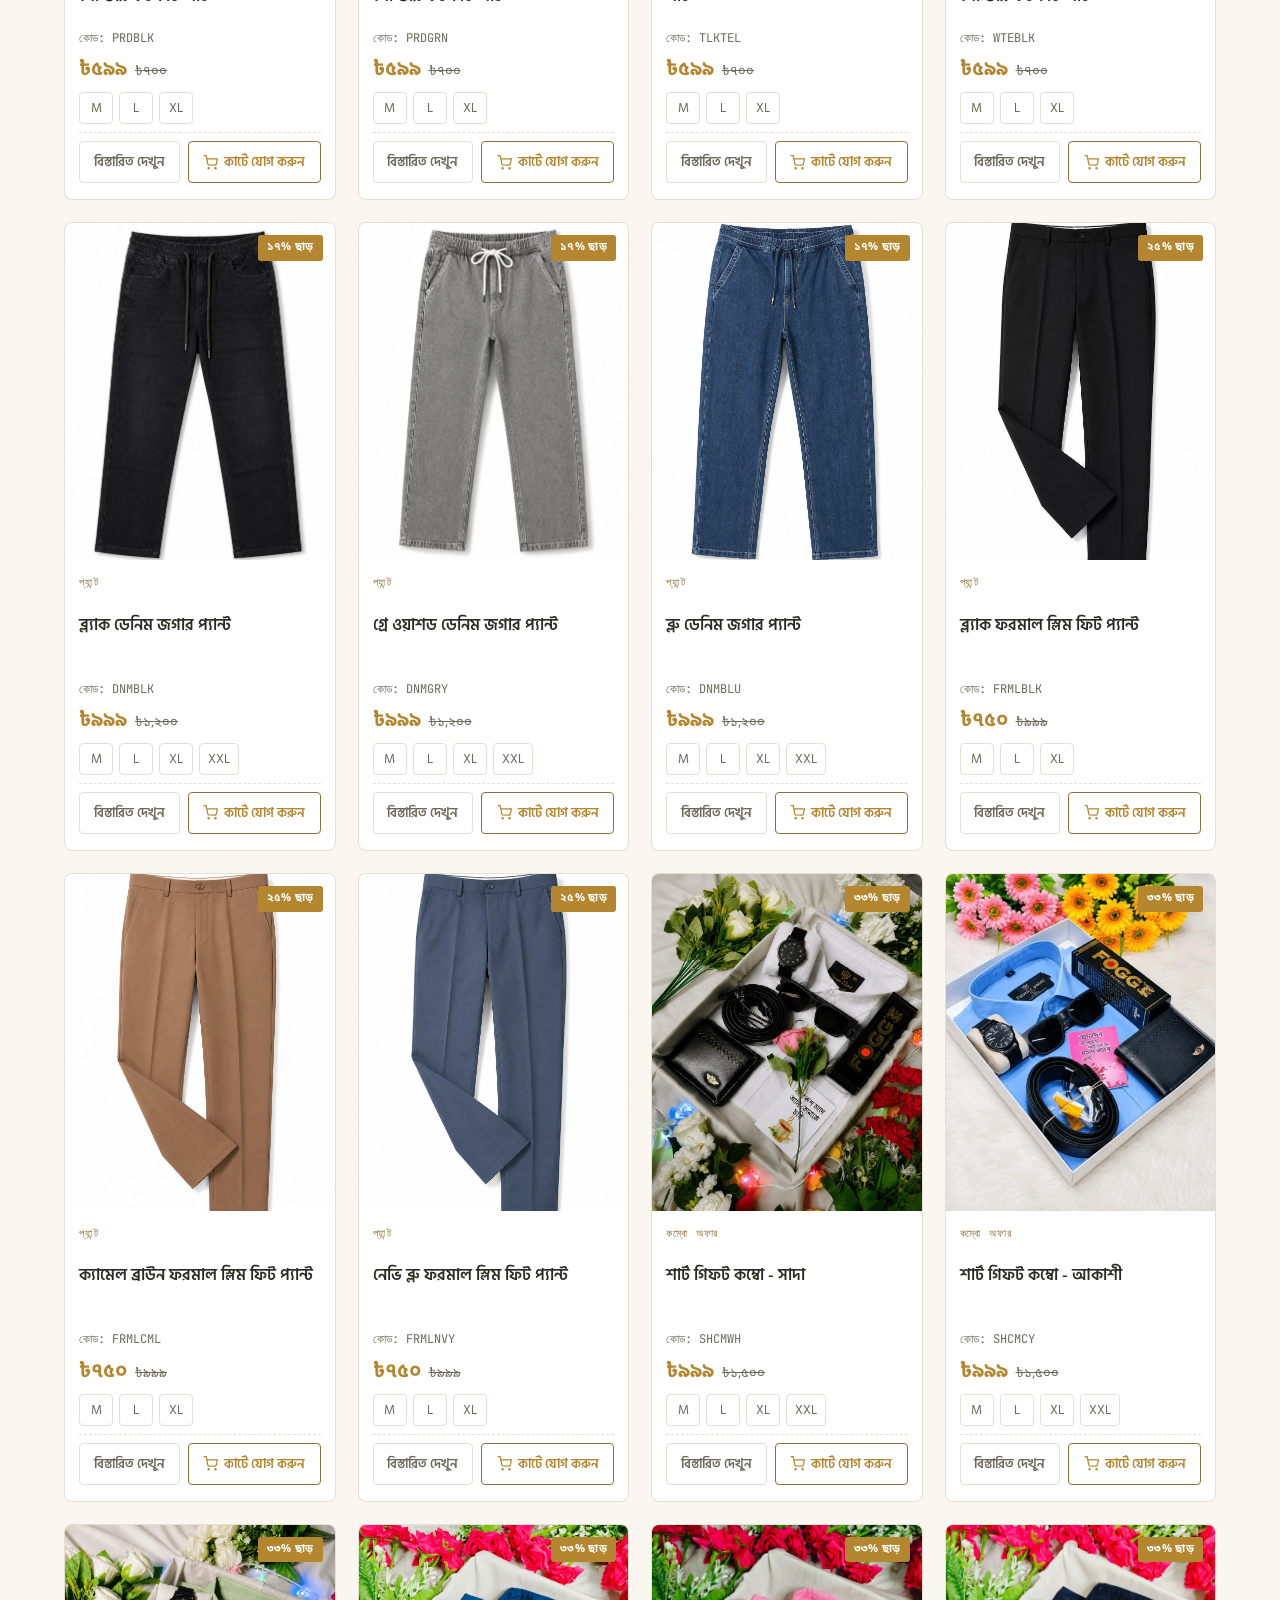
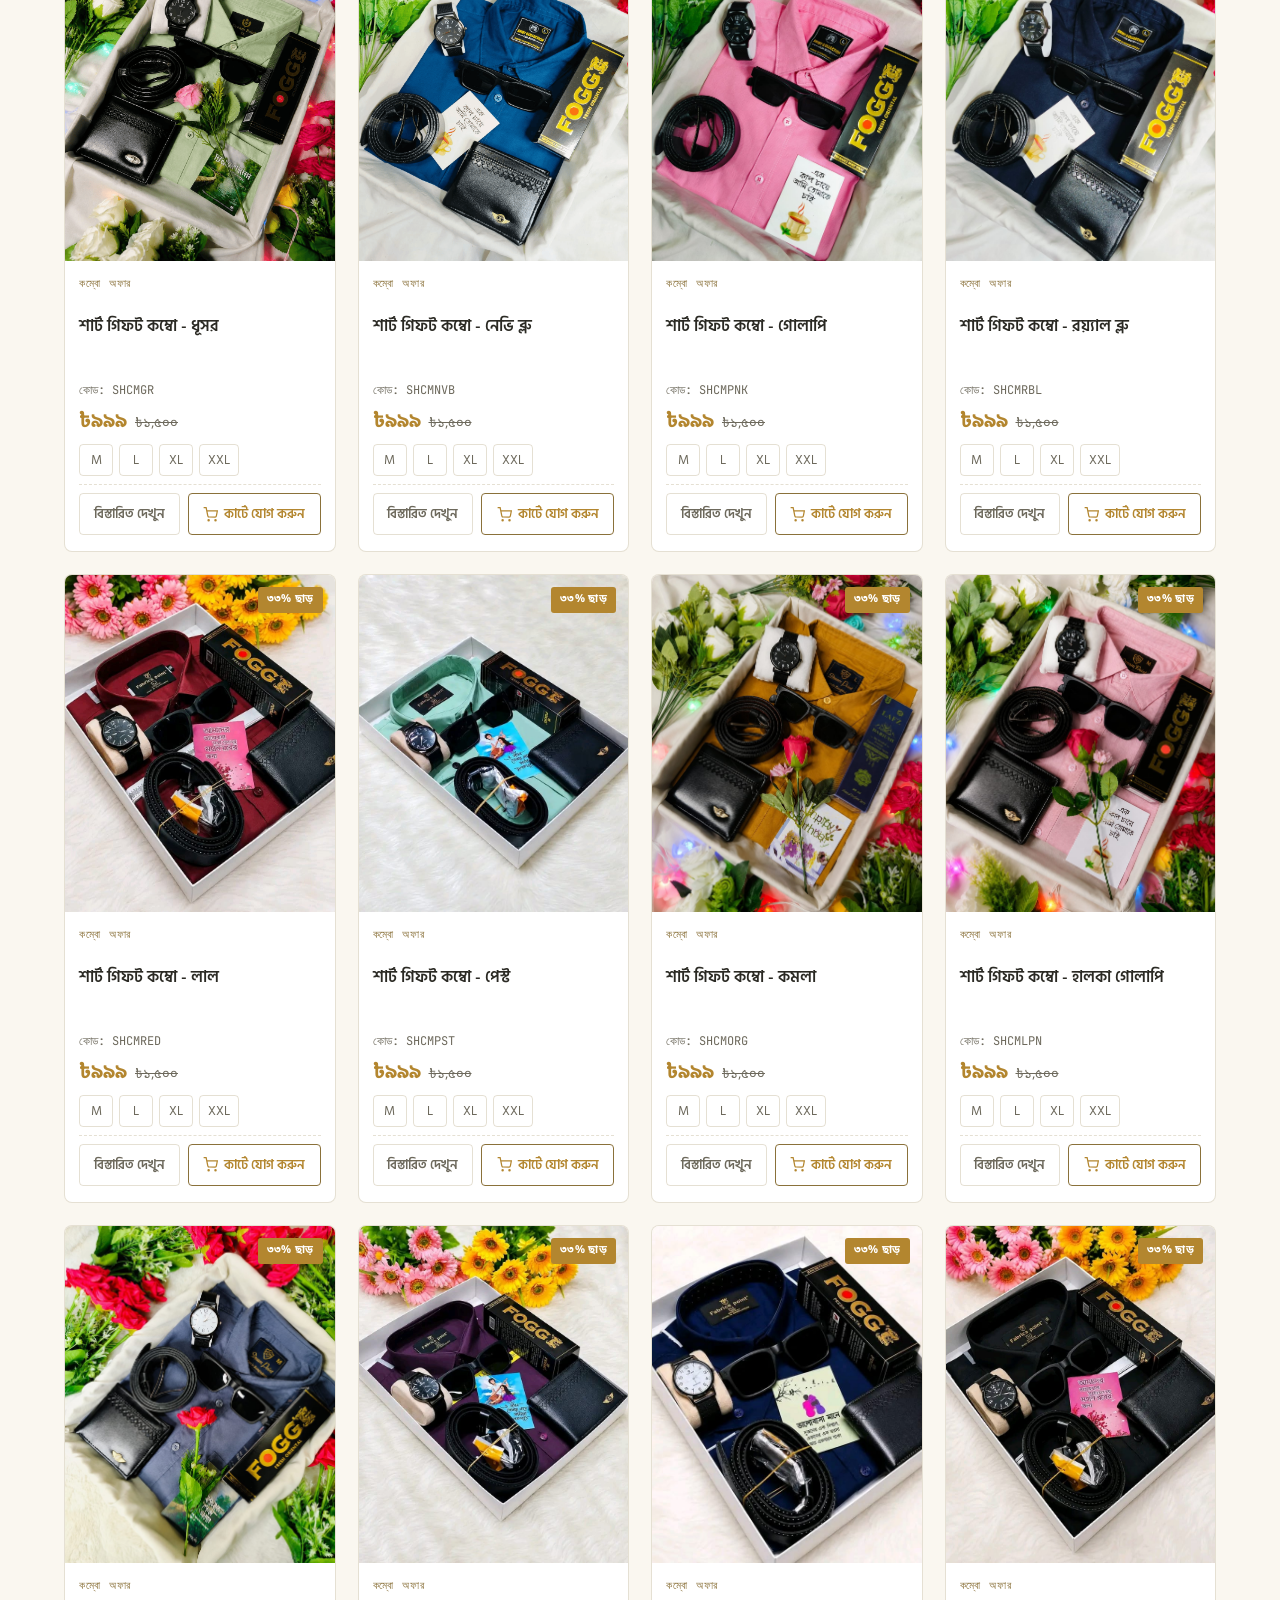
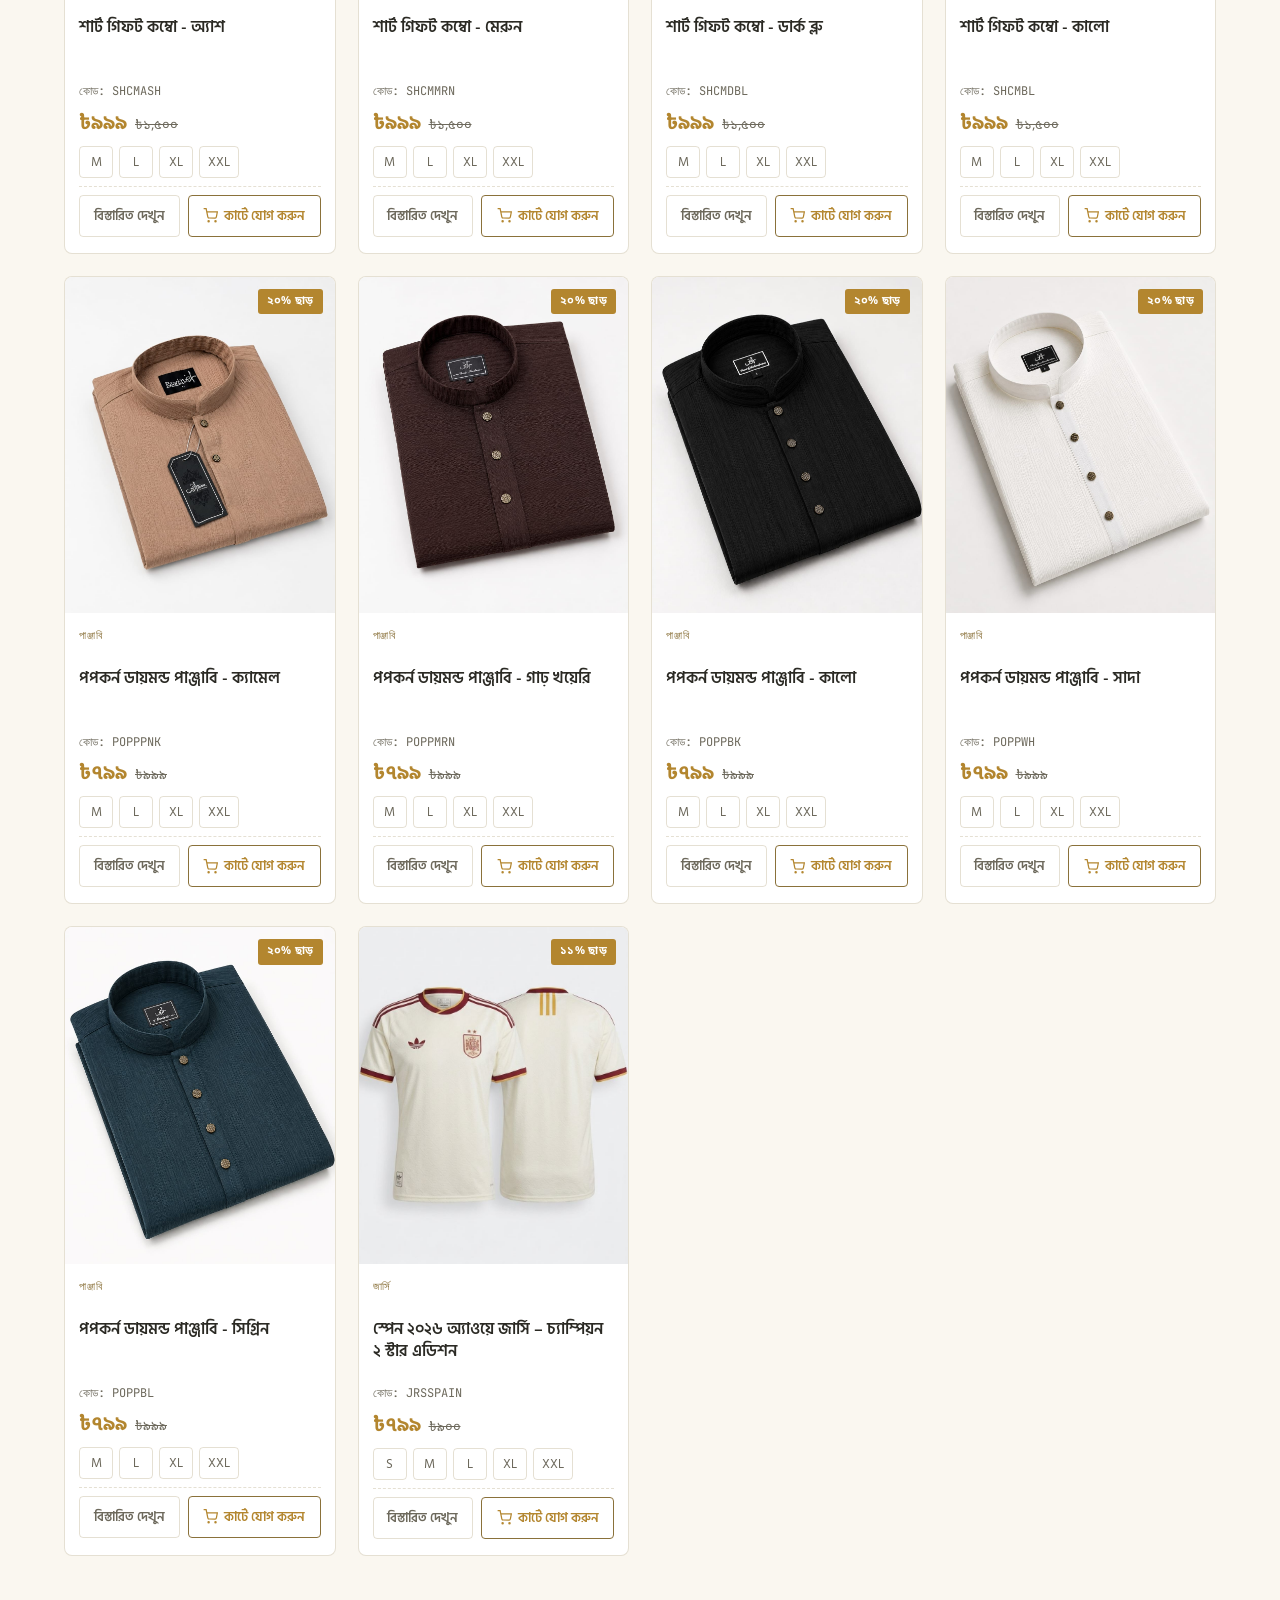
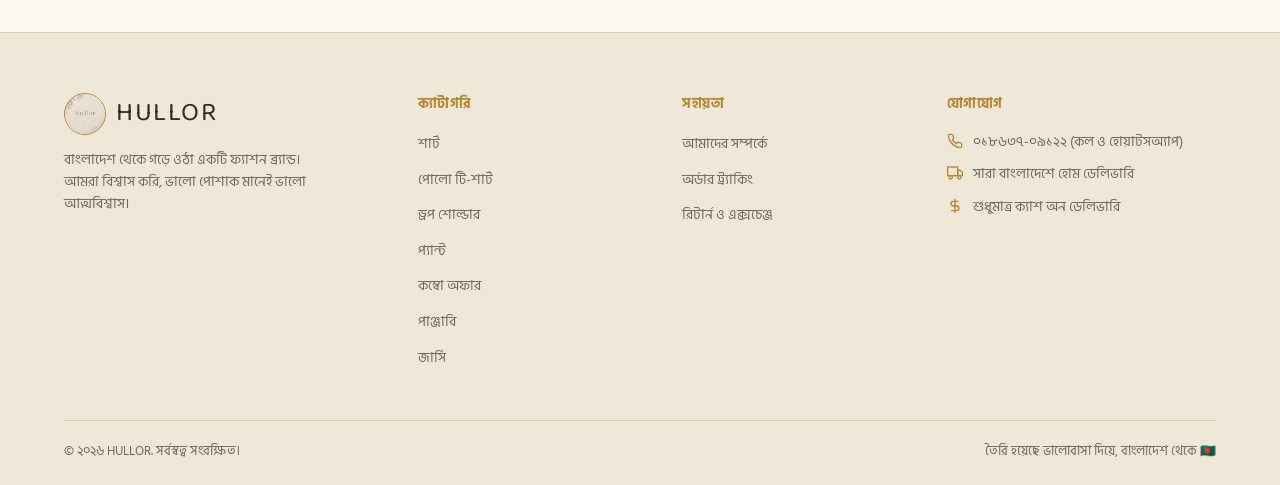
==== commit 35793c60: "update" ====
--- a/shop/index.html
+++ b/shop/index.html
@@ -11,6 +11,23 @@
 <link rel="preconnect" href="https://fonts.gstatic.com" crossorigin>
 <link href="https://fonts.googleapis.com/css2?family=Baloo+Da+2:wght@500;600;700;800&family=Hind+Siliguri:wght@400;500;600;700&family=Noto+Sans+Bengali:wght@400;500;600;700&family=JetBrains+Mono:wght@400;600&display=swap" rel="stylesheet">
 <link rel="stylesheet" href="/css/style.css">
+<!-- Meta Pixel Code -->
+<script>
+!function(f,b,e,v,n,t,s)
+{if(f.fbq)return;n=f.fbq=function(){n.callMethod?
+n.callMethod.apply(n,arguments):n.queue.push(arguments)};
+if(!f._fbq)f._fbq=n;n.push=n;n.loaded=!0;n.version='2.0';
+n.queue=[];t=b.createElement(e);t.async=!0;
+t.src=v;s=b.getElementsByTagName(e)[0];
+s.parentNode.insertBefore(t,s)}(window, document,'script',
+'https://connect.facebook.net/en_US/fbevents.js');
+fbq('init', '2783626535342171');
+fbq('track', 'PageView');
+</script>
+<noscript><img height="1" width="1" style="display:none"
+src="https://www.facebook.com/tr?id=2783626535342171&ev=PageView&noscript=1"
+/></noscript>
+<!-- End Meta Pixel Code -->
 </head>
 <body>
 
